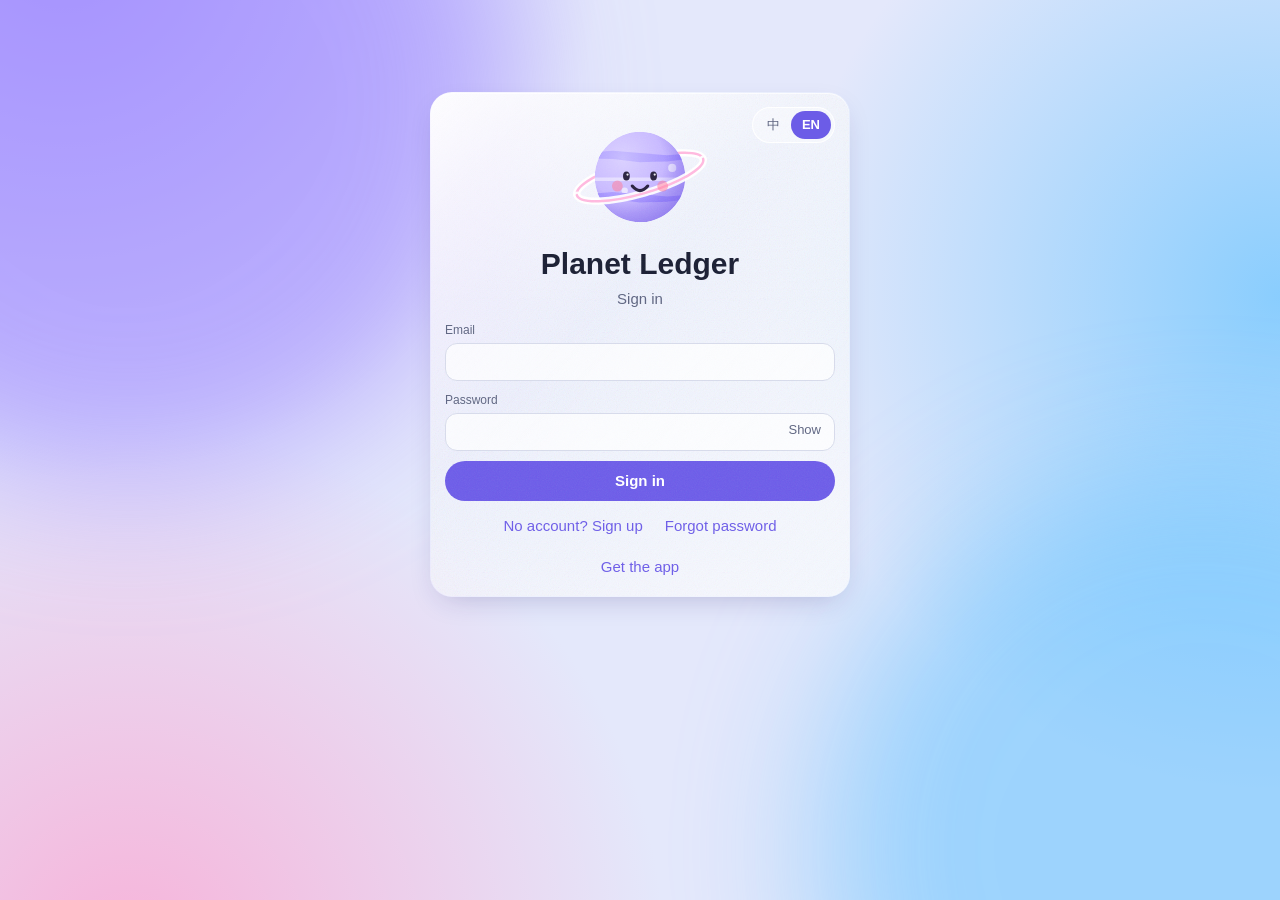
==== index.html @ 613dd00b "网页登录页新增下载入口。 1. 登录页底部新增「下载 App」，可前往下载页获取安卓版或查看 iPhone 使用方法 Co-Authored-By: Claude Opus 5.5 <noreply@" ====
<!doctype html>
<html lang="zh-CN">
<head>
<meta charset="utf-8">
<script>
// 公开网址只用 planet.tanghui.app：GitHub Pages 的网址在浏览器里是另一个站点（登录、密钥都不通用），打开它就转过去。
// 旧版快捷指令传来的账单（#imp=…）原样带过去；已经装在主屏幕、只登录过 GitHub 网址又有本机数据的，不动。
(function () {
  if (!/\.github\.io$/.test(location.hostname)) return;
  var ls = {}; try { ls = window.localStorage; } catch (e) {}
  var get = function (k) { try { return ls.getItem(k); } catch (e) { return null; } };
  var standalone = window.navigator.standalone === true || (window.matchMedia && matchMedia('(display-mode: standalone)').matches);
  var imp = /^#imp=/.test(location.hash);
  if (imp || !standalone && (get('hl.session') || !get('hl.onboarded'))) {
    location.replace('https://planet.tanghui.app/' + location.search + location.hash);
  }
})();
</script>
<meta name="viewport" content="width=device-width, initial-scale=1, maximum-scale=1, viewport-fit=cover">
<title>行星记账 · Planet Ledger</title>
<meta name="theme-color" content="#e4e8fb">
<meta name="apple-mobile-web-app-capable" content="yes">
<meta name="mobile-web-app-capable" content="yes">
<meta name="apple-mobile-web-app-status-bar-style" content="black-translucent">
<meta name="apple-mobile-web-app-title" content="行星记账">
<meta name="format-detection" content="telephone=no">
<script>try{var s=JSON.parse(localStorage.getItem('hl.style'));if(s)document.documentElement.dataset.style=s;}catch(e){}</script>
<link rel="manifest" href="manifest.webmanifest">
<link rel="apple-touch-icon" href="icons/planets/brand-180.png">
<!-- 主屏幕图标 = 外观里选的"桌面图标"（记在 hl.launcherIcon，默认紫色品牌星）；越早换越好，"添加到主屏幕"时 Safari 取的是这时的图标 -->
<script>try{var p=JSON.parse(localStorage.getItem('hl.launcherIcon'));if(/^(mercury|venus|earth|mars|jupiter|saturn|uranus|neptune|pluto)$/.test(p))document.querySelector('link[rel="apple-touch-icon"]').href='icons/planets/'+p+'-180.png';}catch(e){}</script>
<link rel="icon" type="image/png" href="icons/favicon-32.png">
<link rel="stylesheet" href="style.css?v=20261123130657">
<link rel="stylesheet" href="css/home.css?v=20261123130657">
<link rel="stylesheet" href="css/stats.css?v=20261123130657">
<link rel="stylesheet" href="css/tags.css?v=20261123130657">
<link rel="stylesheet" href="css/import.css?v=20261123130657">
<link rel="stylesheet" href="css/aikey.css?v=20261123130657">
<link rel="stylesheet" href="css/tidy.css?v=20261123130657">
<link rel="stylesheet" href="css/extras.css?v=20261123130657">
<link rel="stylesheet" href="css/editor.css?v=20261123130657">
<link rel="stylesheet" href="css/ai.css?v=20261123130657">
<link rel="stylesheet" href="css/cosmos.css?v=20261123130657">
<link rel="stylesheet" href="css/onboard.css?v=20261123130657">
<link rel="stylesheet" href="css/links.css?v=20261123130657">
<link rel="stylesheet" href="css/intro.css?v=20261123130657">
<link rel="stylesheet" href="css/themes.css?v=20261123130657">
</head>
<body>
<div id="app"></div>
<script src="config.js?v=20261123130657"></script>
<script src="shared.js?v=20261123130657"></script>
<script src="planets.js?v=20261123130657"></script>
<script src="flags.js?v=20261123130657"></script>
<script src="icons.js?v=20261123130657"></script>
<script src="more.js?v=20261123130657"></script>
<script src="ai.js?v=20261123130657"></script>
<!-- 功能模块（和手机端对齐的那些页面），各自往 MOD 里登记 -->
<script src="modules/budget.js?v=20261123130657"></script>
<script src="modules/monthly.js?v=20261123130657"></script>
<script src="modules/mood.js?v=20261123130657"></script>
<script src="modules/loans.js?v=20261123130657"></script>
<script src="modules/schedules.js?v=20261123130657"></script>
<script src="modules/backup.js?v=20261123130657"></script>
<script src="modules/manage.js?v=20261123130657"></script>
<script src="modules/editor.js?v=20261123130657"></script>
<script src="modules/links.js?v=20261123130657"></script>
<script src="modules/split.js?v=20261123130657"></script>
<script src="modules/art.js?v=20261123130657"></script>
<script src="modules/cosmos.js?v=20261123130657"></script>
<!-- 开场：品牌星 + 这个月的星飞过来；要在 app.js 之前，先盖住页面 -->
<script src="modules/intro.js?v=20261123130657"></script>
<script src="modules/tags.js?v=20261123130657"></script>
<script src="modules/import.js?v=20261123130657"></script>
<script src="modules/aikey.js?v=20261123130657"></script>
<script src="modules/tidy.js?v=20261123130657"></script>
<script src="modules/lock.js?v=20261123130657"></script>
<script src="modules/reminders.js?v=20261123130657"></script>
<script src="modules/voice.js?v=20261123130657"></script>
<script src="modules/appearance.js?v=20261123130657"></script>
<script src="modules/onboard.js?v=20261123130657"></script>
<script src="app.js?v=20261123130657"></script>
</body>
</html>
---- style.css ----
/* 行星记账网页版。配色跟手机端的"液态玻璃"外观一致，随系统深浅色切换。 */
/* 数字用 Inter（SIL OFL，授权写在字体文件里），和手机端一样 */
@font-face { font-family: "Inter Num"; src: url("fonts/inter_regular.otf") format("opentype"); font-weight: 100 500; font-display: swap; }
@font-face { font-family: "Inter Num"; src: url("fonts/inter_semibold.otf") format("opentype"); font-weight: 600 900; font-display: swap; }
:root {
  --num-font: "Inter Num", -apple-system, BlinkMacSystemFont, "Segoe UI", "PingFang SC", "Microsoft YaHei", sans-serif;
  --card-tint: #6c5ce7; --on-card-soft: rgba(255, 255, 255, .75); --on-card-out: #FFD0D0; --on-card-in: #C9FFE3;
  --bg: #e4e8fb; --blob1: #9e88ff; --blob2: #63c2ff; --blob3: #ff9ccb;
  --card: rgba(255, 255, 255, .34); --stroke: rgba(255, 255, 255, .9);
  --text: #1b1f33; --muted: #5d6480; --primary: #6c5ce7; --on-primary: #fff;
  --income: #22a66e; --expense: #e5484d; --amber: #e08a00; --field: rgba(255, 255, 255, .7); --line: #d6daea;
  --edge1: rgba(255, 255, 255, .95); --edge2: rgba(255, 255, 255, .2); --edge3: rgba(255, 255, 255, .6); --shine: rgba(255, 255, 255, .7); --shine2: rgba(255, 255, 255, .22);
}
@media (prefers-color-scheme: dark) {
  :root {
    --bg: #0d0f1e; --blob1: #4b3ca8; --blob2: #1d5c8f; --blob3: #7a2e63;
    --card: rgba(255, 255, 255, .08); --stroke: rgba(255, 255, 255, .14);
    --text: #f1f2f8; --muted: #a6abc4; --primary: #a394ff; --on-primary: #14102e;
    --income: #3ddc97; --expense: #ff7b80; --amber: #f0a93a; --field: rgba(255, 255, 255, .06); --line: #34384f;
    --edge1: rgba(255, 255, 255, .34); --edge2: rgba(255, 255, 255, .05); --edge3: rgba(255, 255, 255, .18); --shine: rgba(255, 255, 255, .16); --shine2: rgba(255, 255, 255, .05);
    /* 深色下主题色很浅，彩色卡片用深一点的同色，白字才看得清 */
    --card-tint: #6a5ad8;
  }
}
* { box-sizing: border-box; }
html, body { margin: 0; min-height: 100%; }
body {
  font: 15px/1.5 -apple-system, BlinkMacSystemFont, "Segoe UI", "PingFang SC", "Microsoft YaHei", sans-serif;
  color: var(--text); background: var(--bg); background-attachment: fixed;
  background-image:
    radial-gradient(60vw 60vw at 5% 0%, color-mix(in srgb, var(--blob1) 75%, transparent), transparent 70%),
    radial-gradient(55vw 55vw at 100% 35%, color-mix(in srgb, var(--blob2) 70%, transparent), transparent 70%),
    radial-gradient(60vw 60vw at 10% 100%, color-mix(in srgb, var(--blob3) 70%, transparent), transparent 70%);
}
button, input, select, textarea { font: inherit; color: inherit; }
.wrap { max-width: 1040px; margin: 0 auto; padding: 20px 16px 80px; }
.top { display: flex; align-items: center; gap: 12px; flex-wrap: wrap; margin-bottom: 10px; }
.top h1 { font-size: 24px; margin: 0; flex: 1; min-width: 140px; }
.tabs { display: flex; gap: 4px; padding: 4px; border-radius: 999px; background: var(--card); border: 1px solid var(--stroke); }
.tabs button { border: 0; background: none; padding: 7px 16px; border-radius: 999px; cursor: pointer; color: var(--muted); }
.tabs button.on { background: var(--primary); color: var(--on-primary); font-weight: 600; }
/* 液态玻璃：半透明的面、一圈由亮到暗再到亮的边、上沿一道反光，背后的颜色被模糊并提亮 */
.card {
  position: relative; border-radius: 22px; padding: 14px; border: 1px solid transparent;
  background: linear-gradient(var(--card), var(--card)) padding-box,
    linear-gradient(135deg, var(--edge1), var(--edge2) 42%, var(--edge3)) border-box;
  backdrop-filter: blur(26px) saturate(180%); -webkit-backdrop-filter: blur(26px) saturate(180%);
  box-shadow: inset 0 1px 0 var(--shine), 0 10px 30px -12px rgba(40, 30, 110, .28);
  transition: transform .25s cubic-bezier(.2, .9, .3, 1.3), box-shadow .25s;
}
.card::before { content: ""; position: absolute; inset: 0; border-radius: inherit; pointer-events: none; background: linear-gradient(180deg, var(--shine2), transparent 42%); }
.card > * { position: relative; }
.card.click { cursor: pointer; }
.card.click:hover { transform: translateY(-3px) scale(1.01); box-shadow: inset 0 1px 0 var(--shine), 0 18px 40px -14px rgba(40, 30, 110, .4); }
.grid { display: grid; gap: 10px; grid-template-columns: minmax(0, 1fr); }
/* 网格里的每一块都不许被一行不换行的长文字撑宽，否则整列会冲出屏幕，金额被挤到外面 */
.grid > *, .cols > * { min-width: 0; }
.cols { display: grid; gap: 14px; grid-template-columns: minmax(0, 1fr); }
@media (min-width: 860px) { .cols { grid-template-columns: 320px minmax(0, 1fr); align-items: start; } .sticky { position: sticky; top: 16px; } }
.btn { border: 1px solid var(--stroke); background: var(--card); border-radius: 999px; padding: 8px 16px; cursor: pointer; }
.btn.primary { background: var(--primary); color: var(--on-primary); border-color: transparent; font-weight: 600; }
.btn.link { border: 0; background: none; color: var(--primary); padding: 4px 6px; }
.btn.danger { color: var(--expense); }
.btn:disabled { opacity: .5; cursor: default; }
.muted { color: var(--muted); } .small { font-size: 12px; } .right { text-align: right; }
.num { font-family: var(--num-font); font-variant-numeric: tabular-nums; font-weight: 600; white-space: nowrap; }
.big { font-family: var(--num-font); font-size: 32px; font-weight: 700; line-height: 1.2; letter-spacing: -.01em; }
.in { color: var(--income); } .out { color: var(--expense); } .amber { color: var(--amber); }
.row { display: flex; align-items: center; gap: 10px; padding: 6px 0; }
.row.click { cursor: pointer; border-radius: 12px; margin: 0 -8px; padding: 8px; }
.row.click:hover { background: color-mix(in srgb, var(--primary) 9%, transparent); }
.row .main { flex: 1; min-width: 0; }
.row .title { font-weight: 500; white-space: nowrap; overflow: hidden; text-overflow: ellipsis; }
.row .sub { font-size: 12px; color: var(--muted); white-space: nowrap; overflow: hidden; text-overflow: ellipsis; }
.tile { width: 40px; height: 40px; border-radius: 13px; flex: none; display: grid; place-items: center; overflow: hidden; color: #fff; font-weight: 700; font-size: 13px; }
.tile svg { width: 60%; height: 60%; fill: none; stroke: #fff; stroke-width: 1.7; stroke-linecap: round; stroke-linejoin: round; }
.tile img { width: 100%; height: 100%; object-fit: cover; }
.tile.sm { width: 28px; height: 28px; border-radius: 9px; font-size: 10px; }
.badge { font-size: 10px; padding: 1px 7px; border-radius: 999px; background: color-mix(in srgb, var(--amber) 16%, transparent); color: var(--amber); margin-left: 6px; }
.badge.gray { background: color-mix(in srgb, var(--muted) 16%, transparent); color: var(--muted); }
.dayhead { display: flex; justify-content: space-between; font-size: 13px; color: var(--muted); font-weight: 500; }
.between { display: flex; justify-content: space-between; align-items: center; gap: 10px; }
.month { display: flex; align-items: center; justify-content: space-between; gap: 8px; }
.month b { font-size: 16px; }
.round { width: 34px; height: 34px; border-radius: 50%; border: 1px solid var(--stroke); background: var(--card); cursor: pointer; }
label.f { display: grid; gap: 4px; font-size: 12px; color: var(--muted); }
input, select, textarea { background: var(--field); border: 1px solid var(--line); border-radius: 12px; padding: 9px 12px; width: 100%; color: var(--text); }
textarea { resize: vertical; min-height: 64px; }
input:focus, select:focus, textarea:focus { outline: 2px solid var(--primary); outline-offset: 1px; }
.seg { display: flex; padding: 4px; border-radius: 999px; background: var(--field); border: 1px solid var(--line); }
.seg button { flex: 1; border: 0; background: none; padding: 7px; border-radius: 999px; cursor: pointer; color: var(--muted); }
.seg button.on { background: var(--primary); color: var(--on-primary); font-weight: 600; }
.modal { position: fixed; inset: 0; background: rgba(10, 12, 30, .45); display: grid; place-items: center; padding: 16px; z-index: 10; }
.modal .card { width: min(520px, 100%); max-height: 92vh; overflow: auto; background: var(--bg); }
.two { display: grid; grid-template-columns: 1fr 1fr; gap: 10px; }
.bar { height: 8px; border-radius: 99px; background: var(--line); overflow: hidden; }
.bar i { display: block; height: 100%; border-radius: 99px; }
.login { max-width: 420px; margin: 8vh auto 0; }
.err { color: var(--expense); font-size: 13px; }
.fab { position: fixed; right: 24px; bottom: 24px; width: 56px; height: 56px; border-radius: 50%; border: 0; background: var(--primary); color: var(--on-primary); font-size: 30px; line-height: 1; cursor: pointer; box-shadow: 0 8px 22px rgba(60, 40, 160, .35); }
.ok { color: var(--income); font-size: 14px; font-weight: 600; margin: 0; }
.open-app { color: var(--text); text-align: center; text-decoration: none; display: block; }

/* 背景的三团光慢慢游动，玻璃后面的颜色一直在变 */
body::before, body::after { content: ""; position: fixed; z-index: -1; width: 60vmax; height: 60vmax; border-radius: 50%; filter: blur(70px); opacity: .55; pointer-events: none; }
body::before { left: -20vmax; top: -22vmax; background: var(--blob1); animation: drift1 28s ease-in-out infinite alternate; }
body::after { right: -24vmax; bottom: -26vmax; background: var(--blob2); animation: drift2 34s ease-in-out infinite alternate; }
@keyframes drift1 { to { transform: translate(18vmax, 12vmax) scale(1.15); } }
@keyframes drift2 { to { transform: translate(-16vmax, -14vmax) scale(.9); } }
@media (prefers-reduced-motion: reduce) { body::before, body::after { animation: none; } .card { transition: none; } }
.tabs { backdrop-filter: blur(20px) saturate(180%); -webkit-backdrop-filter: blur(20px) saturate(180%); box-shadow: inset 0 1px 0 var(--shine); flex-wrap: wrap; }
.tabs button { transition: background .25s, color .25s, transform .25s cubic-bezier(.2, .9, .3, 1.4); }
.tabs button:active, .btn:active, .seg button:active { transform: scale(.94); }
.btn, .seg button { transition: transform .2s cubic-bezier(.2, .9, .3, 1.4), background .2s; }
.search { width: 190px; border-radius: 999px; padding: 8px 14px; }
.kv { display: grid; grid-template-columns: 76px 1fr; gap: 10px; padding: 6px 0; font-size: 14px; }
.kv span:last-child { white-space: pre-wrap; word-break: break-word; user-select: text; }
.indent { padding-left: 14px; } .indent2 { padding-left: 28px; }
.row.indent { padding: 5px 8px 5px 14px; margin: 0; }
.three { grid-template-columns: repeat(auto-fill, minmax(250px, 1fr)); }
@media (min-width: 860px) { .cols.wide { grid-template-columns: minmax(0, 1.1fr) minmax(0, 1fr); } }
.calgrid { display: grid; grid-template-columns: repeat(7, 1fr); gap: 4px; }
.calgrid.head i { font-style: normal; text-align: center; font-size: 12px; color: var(--muted); padding: 4px 0; }
.cal { border: 1px solid transparent; background: none; border-radius: 12px; min-height: 58px; padding: 5px 2px; cursor: pointer; display: flex; flex-direction: column; align-items: center; gap: 1px; color: var(--text); font-size: 10px; line-height: 1.25; }
.cal b { font-size: 14px; font-weight: 500; font-family: var(--num-font); }
.cal span { font-family: var(--num-font); }
.cal:hover { outline: 1px solid color-mix(in srgb, var(--primary) 40%, transparent); outline-offset: -1px; }
/* 热力：底色是支出色，深浅按当天花了多少；选中的那天实心主题色 */
.cal.today { border: 1.5px solid var(--primary); } .cal.today b { color: var(--primary); font-weight: 700; }
.cal.on { background: var(--primary) !important; border-color: transparent; color: var(--on-primary); }
.cal.on b, .cal.on span { color: var(--on-primary) !important; font-weight: 700; }
.cal .dot { width: 4px; height: 4px; border-radius: 50%; background: var(--primary); margin-top: 3px; }
.cal.on .dot { background: var(--on-primary); }
.calgrid.head i.we { color: var(--primary); }
.legend { display: flex; justify-content: flex-end; align-items: center; gap: 4px; margin-top: 8px; font-size: 10px; color: var(--muted); }
.legend i { width: 12px; height: 12px; border-radius: 3px; display: inline-block; }
select.mini { width: auto; padding: 4px 8px; font-size: 12px; border-radius: 999px; }

/* 一句话记账的输入条和对话气泡 */
.quick { display: flex; align-items: center; gap: 10px; padding: 6px 6px 6px 16px; border-radius: 999px; border: 1px solid transparent;
  background: linear-gradient(var(--card), var(--card)) padding-box, linear-gradient(135deg, var(--edge1), var(--edge2) 42%, var(--edge3)) border-box;
  backdrop-filter: blur(26px) saturate(180%); -webkit-backdrop-filter: blur(26px) saturate(180%); box-shadow: inset 0 1px 0 var(--shine); }
.quick input { flex: 1; border: 0; background: none; padding: 6px 0; outline: none !important; }
.quick .spark { color: var(--primary); }
.quick .send { width: 34px; height: 34px; border-radius: 50%; border: 0; background: var(--primary); color: var(--on-primary); font-size: 20px; line-height: 1; cursor: pointer; }
.quick .send:disabled { opacity: .5; }
.bubble.me { align-self: flex-end; justify-self: end; max-width: 80%; background: var(--primary); color: var(--on-primary); padding: 10px 16px; border-radius: 20px; }
.seg { flex-wrap: wrap; }

/* 浅色下的磨砂：卡片更透，上面撒一层极细的颗粒；深色不变 */
@media (prefers-color-scheme: light) {
  .card::after { content: ""; position: absolute; inset: 0; border-radius: inherit; pointer-events: none; opacity: .5; mix-blend-mode: soft-light;
    background-image: url("data:image/svg+xml,%3Csvg xmlns='http://www.w3.org/2000/svg' width='120' height='120'%3E%3Cfilter id='n'%3E%3CfeTurbulence type='fractalNoise' baseFrequency='.9' numOctaves='2' stitchTiles='stitch'/%3E%3C/filter%3E%3Crect width='120' height='120' filter='url(%23n)' opacity='.55'/%3E%3C/svg%3E"); }
  .modal .card { background: linear-gradient(rgba(244, 245, 253, .92), rgba(244, 245, 253, .92)) padding-box, linear-gradient(135deg, var(--edge1), var(--edge2) 42%, var(--edge3)) border-box; }
}

/* 彩色卡片：渐变底（浅 → 本色 → 深）、白字。--cc 是卡片的颜色。上面的星环装饰在 css/cosmos.css（原来是两团半透明的圆） */
.card.cc, .face {
  --cc: var(--card-tint); color: #fff; border: 0; overflow: hidden;
  background: linear-gradient(180deg, rgba(255, 255, 255, .14), transparent 45%),
    linear-gradient(135deg, color-mix(in oklab, var(--cc) 85%, #fff), var(--cc) 50%, color-mix(in oklab, var(--cc) 70%, #000));
  backdrop-filter: none; -webkit-backdrop-filter: none;
  box-shadow: 0 14px 30px -16px color-mix(in srgb, var(--cc) 80%, transparent);
}
.cc .muted, .face .muted { color: var(--on-card-soft); }
.cc .out { color: var(--on-card-out); } .cc .in { color: var(--on-card-in); } .cc .amber { color: #FFE2A8; }
.cc .round { background: rgba(255, 255, 255, .18); border-color: rgba(255, 255, 255, .3); color: #fff; }
.cc .pill, .face .pill { border: 0; border-radius: 999px; background: rgba(255, 255, 255, .18); color: #fff; padding: 6px 12px; font-size: 13px; font-weight: 500; cursor: pointer; }
.cc .pill:hover { background: rgba(255, 255, 255, .28); }
.cc .bar { background: rgba(255, 255, 255, .22); }

/* 账户列表：每个账户一张迷你卡面 */
.faces { display: grid; gap: 8px; margin-top: 8px; }
.face { position: relative; display: flex; align-items: center; gap: 12px; padding: 11px 12px; border-radius: 18px; cursor: pointer; transition: transform .2s cubic-bezier(.2, .9, .3, 1.3), filter .2s; }
.face > * { position: relative; }
.face:hover { transform: translateY(-2px); filter: brightness(1.05); }
.face .name { flex: 1; min-width: 0; font-weight: 600; white-space: nowrap; overflow: hidden; text-overflow: ellipsis; }
.face .num { font-size: 16px; font-weight: 700; }
.face .small { color: rgba(255, 255, 255, .72); }
.logo-w { flex: none; background: rgba(255, 255, 255, .9); border-radius: 11px; padding: 1.5px; display: grid; }
.logo-w .tile { width: 32px; height: 32px; border-radius: 10px; }
.logo-w.lg { border-radius: 14px; padding: 2px; } .logo-w.lg .tile { width: 38px; height: 38px; border-radius: 12px; }

/* 资产 / 负债占比条 */
.ratio { display: flex; gap: 2px; height: 8px; border-radius: 99px; overflow: hidden; margin-top: 10px; }
.ratio i { display: block; height: 100%; min-width: 2px; }

/* 账户详情：一张银行卡 */
.acard { border-radius: 26px; padding: 20px; }
.acard .bal { font-size: 32px; }
.acard .stats3 { display: flex; justify-content: space-between; gap: 8px; margin-top: 16px; }
.acard .stats3 > div:nth-child(2) { text-align: center; } .acard .stats3 > div:last-child { text-align: right; }
.acard .stats3 .num { font-size: 14px; }
.flag { font-size: 16px; line-height: 1; }

/* 统计分类：排名、细进度条、和上期比 */
.crow { gap: 10px; padding: 6px 8px !important; }
.crow .rank { width: 22px; flex: none; display: grid; place-items: center; font-size: 12px; color: var(--muted); font-family: var(--num-font); }
.crow .rank b { width: 20px; height: 20px; border-radius: 50%; display: grid; place-items: center; color: #fff; font-size: 11px; font-weight: 700; }
.crow .tile { width: 34px; height: 34px; border-radius: 11px; }
.crow .line1 { display: flex; align-items: center; gap: 8px; }
.crow .line1 .title { flex: 1; min-width: 0; }
.crow .line2 { display: flex; justify-content: space-between; gap: 8px; font-size: 11px; line-height: 13px; color: var(--muted); }
.crow .line2 .chg { font-weight: 500; }
.bar.thin { height: 5px; margin: 3px 0 2px; }

/* 搜索页 */
.sbox { display: flex; align-items: center; gap: 10px; height: 48px; padding: 0 6px 0 16px; border-radius: 999px; border: 1.5px solid color-mix(in srgb, var(--primary) 50%, transparent); background: var(--field); flex: 1; }
.sbox svg { width: 18px; height: 18px; fill: none; stroke: var(--primary); stroke-width: 2; stroke-linecap: round; flex: none; }
.sbox input { flex: 1; border: 0; background: none; padding: 6px 0; outline: none !important; font-size: 15px; }
.sbox .x { width: 34px; height: 34px; border-radius: 50%; border: 0; background: none; color: var(--muted); cursor: pointer; }
.search { display: inline-flex; align-items: center; gap: 8px; width: 190px; border-radius: 999px; padding: 8px 14px; border: 1px solid var(--line); background: var(--field); color: var(--muted); cursor: text; text-align: left; }
.search svg { width: 15px; height: 15px; fill: none; stroke: currentColor; stroke-width: 2; stroke-linecap: round; flex: none; }
.chips { display: flex; flex-wrap: wrap; gap: 8px; margin-top: 8px; }
.chip { display: inline-flex; align-items: center; gap: 6px; padding: 6px 12px; border-radius: 999px; border: 1px solid var(--stroke); background: var(--card); cursor: pointer; font-size: 13px; }
.chip.lead { padding-left: 5px; }
.chip .tile { width: 24px; height: 24px; border-radius: 8px; font-size: 9px; }
.sum3 { display: flex; justify-content: space-between; gap: 8px; }
.sum3 > div:nth-child(2) { text-align: center; } .sum3 > div:last-child { text-align: right; }
.sum3 .num { font-size: 17px; font-weight: 700; }

/* 账单详情 */
.hero { text-align: center; padding: 22px; }
.hero .halo { width: 78px; height: 78px; border-radius: 50%; background: rgba(255, 255, 255, .16); display: grid; place-items: center; margin: 0 auto 10px; }
.hero .halo .tile { width: 56px; height: 56px; border-radius: 17px; box-shadow: 0 4px 14px rgba(0, 0, 0, .15); }
.hero .amt { font-size: 38px; }
.hero .x { position: absolute; top: 12px; right: 12px; width: 32px; height: 32px; border-radius: 50%; border: 0; background: rgba(255, 255, 255, .18); color: #fff; cursor: pointer; z-index: 1; }
.hero .tags { display: flex; justify-content: center; gap: 6px; margin-top: 8px; flex-wrap: wrap; }
.hero .tags span { font-size: 12px; padding: 3px 10px; border-radius: 999px; background: rgba(255, 255, 255, .2); color: #fff; }
.cell { border-radius: 16px; padding: 12px; background: color-mix(in srgb, var(--text) 5%, transparent); min-width: 0; }
.cell > .muted { font-size: 11px; margin-bottom: 4px; }
.cell .v { font-size: 14px; display: flex; align-items: center; gap: 6px; flex-wrap: wrap; overflow-wrap: anywhere; }
.cell .note { font-size: 15px; line-height: 22px; white-space: pre-wrap; word-break: break-word; user-select: text; }
.cell .tile { width: 22px; height: 22px; border-radius: 7px; font-size: 8px; }
.cells { display: grid; grid-template-columns: 1fr 1fr; gap: 10px; }
.btns3 { display: grid; grid-template-columns: 1fr 1fr 1.4fr; gap: 10px; }
.btns3 .btn { height: 44px; }
/* 账单详情：和 App 一样是一整页。顶上返回栏，底下三个按钮贴着屏幕底边，中间的内容从按钮下面滑过去 */
.pg.dt { max-width: 640px; width: 100%; margin: 0 auto; grid-template-rows: auto 1fr auto; }
.dt-body { display: grid; gap: 12px; align-content: start; }
.dt-foot { position: sticky; bottom: 0; z-index: 20; margin: 0 -12px; padding: 14px 12px calc(env(safe-area-inset-bottom) + 12px);
  backdrop-filter: blur(16px) saturate(160%); -webkit-backdrop-filter: blur(16px) saturate(160%);
  -webkit-mask-image: linear-gradient(transparent, #000 14px); mask-image: linear-gradient(transparent, #000 14px); }
.dt-foot .btns3 .btn { height: 48px; }
.wrap.dt-on { padding-bottom: 0; }
@keyframes dt-in { from { opacity: 0; transform: translateX(32px); } }
@keyframes dt-back { from { opacity: 0; transform: translateX(-24px); } }
.wrap.dt-enter > .pg.dt { animation: dt-in .3s cubic-bezier(.2, .9, .3, 1); }
.wrap.dt-leave > :not(.top) { animation: dt-back .26s cubic-bezier(.2, .9, .3, 1); }
@media (max-width: 720px) { .pg.dt { min-height: 100dvh; } }
@media (prefers-reduced-motion: reduce) { .wrap.dt-enter > .pg.dt, .wrap.dt-leave > :not(.top) { animation: none; } }

/* 报销项目：进度环 */
.ring { flex: none; position: relative; width: 62px; height: 62px; display: grid; place-items: center; }
.ring svg { position: absolute; inset: 0; transform: rotate(-90deg); }
.ring b { font-family: var(--num-font); font-size: 13px; }

/* 账单行里的付款账户小签：小标志 + 名字，铺一层这家银行的颜色 */
.payer { display: inline-flex; align-items: center; gap: 4px; padding: 1px 7px 1px 2px; margin-right: 6px; border-radius: 99px; font-size: 11px; font-weight: 500; vertical-align: middle;
  background: color-mix(in srgb, var(--pc) 14%, transparent); color: color-mix(in srgb, var(--pc) 65%, var(--text, currentColor)); }
.tile.mini { width: 15px; height: 15px; border-radius: 5px; font-size: 7px; }
.tile.mini svg { stroke-width: 2.4; }
@media (prefers-color-scheme: dark) { :root:not([data-theme="light"]) .payer { background: color-mix(in srgb, color-mix(in srgb, var(--pc) 75%, #fff) 28%, transparent); color: color-mix(in srgb, var(--pc) 28%, #fff); } }
:root[data-theme="dark"] .payer { background: color-mix(in srgb, color-mix(in srgb, var(--pc) 75%, #fff) 28%, transparent); color: color-mix(in srgb, var(--pc) 28%, #fff); }

/* 彩色卡片动效：一道淡淡的光每隔几秒扫过（星环、小月亮、小星的动画在 css/cosmos.css） */
@keyframes sheen { 0%, 55% { background-position: 160% 0, 0 0, 0 0; } 100% { background-position: -60% 0, 0 0, 0 0; } }
.card.cc {
  background: linear-gradient(110deg, transparent 38%, rgba(255, 255, 255, .11) 50%, transparent 62%),
    linear-gradient(180deg, rgba(255, 255, 255, .14), transparent 45%),
    linear-gradient(135deg, color-mix(in oklab, var(--cc) 85%, #fff), var(--cc) 50%, color-mix(in oklab, var(--cc) 70%, #000));
  background-size: 250% 100%, auto, auto; background-repeat: no-repeat;
  animation: sheen 9s ease-in-out infinite;
}
.card.cc:nth-child(2n) { animation-delay: -3s; }
@media (prefers-reduced-motion: reduce) { .card.cc { animation: none; } }

/* ---------------------------------------------------------------- 手机上（主屏幕 App）：底部导航栏、"我的"页 */
.bottom-nav { display: none; }
.me-grid { display: grid; grid-template-columns: repeat(4, minmax(0, 1fr)); gap: 14px 6px; }
.me-item { display: flex; flex-direction: column; align-items: center; gap: 6px; border: 0; background: none; padding: 4px 0; cursor: pointer; font-size: 12.5px; color: var(--text); text-align: center; }
.me-item:active { transform: scale(.94); }
@media (max-width: 720px) {
  body { -webkit-tap-highlight-color: transparent; overscroll-behavior-y: none; }
  .wrap { padding: calc(env(safe-area-inset-top) + 10px) 12px calc(env(safe-area-inset-bottom) + 96px); }
  .top { gap: 8px; margin-bottom: 12px; }
  .top h1 { font-size: 22px; }
  .top .tabs, .top > .btn, .top > label.btn { display: none; }
  .top .search { order: 5; flex: 1 1 100%; }
  .fab { display: none; }
  .bottom-nav {
    display: grid; grid-template-columns: repeat(5, 1fr); align-items: center; position: fixed; z-index: 30;
    left: 10px; right: 10px; bottom: calc(env(safe-area-inset-bottom) + 8px); height: 62px; padding: 0 6px; border-radius: 26px;
    background: color-mix(in srgb, var(--bg) 72%, transparent); border: 1px solid var(--stroke);
    backdrop-filter: blur(24px) saturate(180%); -webkit-backdrop-filter: blur(24px) saturate(180%);
    box-shadow: 0 10px 30px -10px rgba(40, 30, 120, .35), inset 0 1px 0 var(--shine);
  }
  .bottom-nav button { border: 0; background: none; display: flex; flex-direction: column; align-items: center; gap: 2px; font-size: 11px; color: var(--muted); cursor: pointer; padding: 6px 0; }
  .bottom-nav button svg { width: 24px; height: 24px; fill: none; stroke: currentColor; stroke-width: 1.8; stroke-linecap: round; stroke-linejoin: round; transition: transform .25s cubic-bezier(.2, .9, .3, 1.5); }
  .bottom-nav button.on { color: var(--primary); font-weight: 600; }
  .bottom-nav button.on svg { transform: translateY(-2px) scale(1.08); }
  .bottom-nav .nav-add { justify-self: center; width: 52px; height: 52px; border-radius: 50%; color: var(--on-primary); font-size: 30px; line-height: 1; padding: 0; justify-content: center;
    background: linear-gradient(135deg, color-mix(in oklab, var(--primary) 80%, #fff), var(--primary)); box-shadow: 0 8px 20px -6px color-mix(in srgb, var(--primary) 70%, transparent); }
  .bottom-nav .nav-add:active { transform: scale(.9); }
  .modal { align-items: flex-end; }
  .modal .card { border-radius: 24px 24px 0 0; max-height: 94vh; padding-bottom: calc(env(safe-area-inset-bottom) + 18px); }
}

/* budget & loans module */
.modal.bl-modal { z-index: 40; }
.bl-back { position: absolute; inset: 0; }
.bud-ring { position: relative; width: 190px; height: 190px; margin: 4px auto 0; display: grid; place-items: center; }
.bud-ring svg { position: absolute; inset: 0; transform: rotate(-90deg); }
.bud-ring .in-ring { text-align: center; line-height: 1.3; }
.bud-ring .bud-left { font-size: 26px; font-weight: 700; }
.bud-stats { display: flex; justify-content: space-between; gap: 8px; }
.bud-stats > div:nth-child(2) { text-align: center; } .bud-stats > div:last-child { text-align: right; }
.bud-chart { display: block; width: 100%; height: auto; margin: 10px 0 4px; overflow: visible; }
.bud-chart.grow .line { stroke-dasharray: 1; stroke-dashoffset: 1; animation: bud-draw .8s ease-out forwards; }
.bud-chart.grow .area, .bud-chart.grow .dot { opacity: 0; animation: bud-fade .4s ease-out .6s forwards; }
@keyframes bud-draw { to { stroke-dashoffset: 0; } }
@keyframes bud-fade { to { opacity: 1; } }
.bar.bud-bar { height: 7px; margin: 5px 0 3px; }
.bud-home .bar { height: 10px; }
.ln-av { width: 44px; height: 44px; border-radius: 50%; flex: none; display: grid; place-items: center; color: #fff; font-weight: 700; font-size: 18px; }
.ln-ring { position: relative; width: 84px; height: 84px; flex: none; display: grid; place-items: center; text-align: center; line-height: 1.15; }
.ln-ring svg { position: absolute; inset: 0; transform: rotate(-90deg); }
.ln-ring b { font-size: 15px; }
.ln-card { padding: 14px; border-radius: 20px; }
.bar.ln-bar { height: 5px; margin: 4px 10px 3px 0; background: color-mix(in srgb, var(--income) 14%, transparent); }
.bar.ln-bar i { background: linear-gradient(90deg, color-mix(in srgb, var(--income) 60%, transparent), var(--income)); }
.ln-btns { display: flex; gap: 8px; flex-wrap: wrap; }
.ln-due { display: flex; align-items: center; gap: 8px; flex-wrap: wrap; }
.ln-due input { width: auto; padding: 5px 10px; }
.ln-done { justify-self: start; color: var(--muted); }
@media (prefers-reduced-motion: reduce) { .bud-chart.grow .line, .bud-chart.grow .area, .bud-chart.grow .dot { animation: none; stroke-dashoffset: 0; opacity: 1; } }

/* schedules, backup & manage modules */
.sc-check { display: flex; align-items: center; gap: 8px; font-size: 14px; cursor: pointer; }
.sc-check input { width: 18px; height: 18px; padding: 0; accent-color: var(--primary); }
.sc-pause { padding: 0 !important; font-size: 12px; }
.bk-danger { background: var(--expense) !important; color: #fff !important; }
.mg-item + .mg-item { border-top: 1px solid color-mix(in srgb, var(--line) 60%, transparent); }
.mg-icons { display: grid; grid-template-columns: repeat(6, minmax(0, 1fr)); gap: 4px 6px; align-content: start; padding: 2px; }
.mg-igs { display: flex; gap: 6px; overflow-x: auto; scrollbar-width: none; padding: 1px 0; }
.mg-igs::-webkit-scrollbar { display: none; }
.mg-igs button { flex: none; padding: 6px 12px; border: 0; border-radius: 999px; background: color-mix(in srgb, var(--text) 6%, transparent); color: var(--text); font: inherit; font-size: 13px; cursor: pointer; }
.mg-igs button.on { background: var(--primary); color: var(--on-primary); font-weight: 600; }
.mg-icon-cur { display: flex; align-items: center; gap: 8px; } .mg-icon-cur b { color: var(--primary); font-size: 14px; font-weight: 500; } .mg-icon-cur .tile.sm { width: 24px; height: 24px; }
.mg-icons button { border: 0; background: none; border-radius: 13px; padding: 3px; cursor: pointer; display: grid; place-items: center; }
.mg-icons button.on { background: color-mix(in srgb, var(--primary) 24%, transparent); outline: 2px solid var(--primary); }
.mg-icons .tile { width: 34px; height: 34px; border-radius: 11px; }
.mg-ltile { border: 1.5px solid transparent; cursor: pointer; padding: 0; }
.mg-ltile:not(.set) { background: color-mix(in srgb, var(--primary) 16%, transparent); border-color: var(--line); }
.mg-ltile:not(.set) svg { stroke: var(--primary); }
.mg-colors { display: flex; flex-wrap: wrap; align-items: center; gap: 8px; padding: 4px 0 12px 52px; }
.mg-colors button[style] { width: 30px; height: 30px; border-radius: 10px; border: 0; cursor: pointer; }
.mg-colors button.on { outline: 2px solid var(--text); outline-offset: 2px; }
.modal[data-bg="sc"], .modal[data-bg="bk"], .modal[data-bg="mg"] { z-index: 40; }

/* editor module */
/* 记账页：标题栏、大金额、分类格、小胶囊、备注、自带数字键盘；盖在底部导航上面 */
.modal.ed-modal { z-index: 40; }
.ed-modal .card.ed-sheet { display: flex; flex-direction: column; gap: 10px; padding: 14px; width: min(520px, 100%); height: min(800px, calc(100vh - 32px)); max-height: none; overflow: hidden; }
.ed-head { flex: none; display: flex; align-items: center; gap: 8px; }
.ed-head b { font-size: 17px; white-space: nowrap; }
.ed-head .seg { margin-left: auto; flex: 0 1 210px; flex-wrap: nowrap; }
.ed-head .seg button { padding: 5px 4px; white-space: nowrap; }
.ed-x { flex: none; width: 32px; height: 32px; border-radius: 50%; border: 0; background: color-mix(in srgb, var(--text) 8%, transparent); color: var(--text); cursor: pointer; font-size: 13px; }
.ed-ic { width: 16px; height: 16px; flex: none; fill: none; stroke: var(--primary); stroke-width: 1.8; stroke-linecap: round; stroke-linejoin: round; }
.ed-amount { flex: none; display: flex; align-items: center; gap: 10px; padding: 10px 14px; border-radius: 20px; background: var(--field); border: 1px solid var(--line); }
.ed-cur { flex: none; display: inline-flex; align-items: center; gap: 5px; padding: 5px 10px; border-radius: 999px; background: color-mix(in srgb, var(--primary) 12%, transparent); font-size: 13px; font-weight: 600; }
.ed-amt-w { flex: 1; min-width: 0; text-align: right; }
.ed-amt { font-size: 34px; line-height: 1.2; overflow: hidden; text-overflow: ellipsis; }
.ed-amt.long { font-size: 26px; } .ed-amt.zero { color: var(--muted); opacity: .55; } .ed-amt.bad { color: var(--amber); }
.ed-amt-sub { font-size: 13px; color: var(--muted); font-family: var(--num-font); }
.ed-scroll { flex: 1 1 auto; min-height: 0; overflow-y: auto; overscroll-behavior: contain; -webkit-overflow-scrolling: touch; display: grid; gap: 10px; align-content: start; margin: 0 -4px; padding: 2px 4px; }
.ed-box { border-radius: 20px; padding: 8px; background: var(--card); border: 1px solid var(--stroke); }
.ed-move { padding: 12px; display: grid; gap: 8px; }
.ed-cats { display: grid; grid-template-columns: repeat(6, minmax(0, 1fr)); gap: 2px 0; }
.ed-cat { border: 0; background: none; display: flex; flex-direction: column; align-items: center; gap: 2px; padding: 5px 0 4px; border-radius: 14px; cursor: pointer; color: var(--text); font-size: 10.5px; min-width: 0; touch-action: manipulation; }
.ed-cat .tile { width: 34px; height: 34px; border-radius: 11px; }
.ed-cat span { max-width: 100%; padding: 0 2px; overflow: hidden; text-overflow: ellipsis; white-space: nowrap; }
.ed-cat.on { background: color-mix(in srgb, var(--primary) 16%, transparent); color: var(--primary); font-weight: 600; }
.ed-subs { display: flex; gap: 6px; overflow-x: auto; padding: 6px 4px 2px; scrollbar-width: none; }
.ed-subs::-webkit-scrollbar { display: none; }
.ed-sub { flex: none; display: inline-flex; align-items: center; gap: 4px; border: 1px solid var(--stroke); background: var(--field); border-radius: 999px; padding: 5px 10px; font-size: 12px; cursor: pointer; color: var(--text); touch-action: manipulation; }
.ed-sub .ed-ic { width: 14px; height: 14px; }
.ed-sub.on { background: var(--primary); color: var(--on-primary); border-color: transparent; }
.ed-sub.on .ed-ic { stroke: var(--on-primary); }
.ed-chips { display: flex; flex-wrap: wrap; gap: 8px; align-items: center; }
.ed-chips .chip { color: var(--text); touch-action: manipulation; max-width: 100%; }
.ed-chips .chip > span:not(.tile) { overflow: hidden; text-overflow: ellipsis; white-space: nowrap; }
.chip.on { background: color-mix(in srgb, var(--primary) 14%, transparent); border-color: color-mix(in srgb, var(--primary) 50%, transparent); }
.chip.danger { color: var(--expense); border-color: color-mix(in srgb, var(--expense) 45%, transparent); }
.ed-datechip { position: relative; overflow: hidden; }
.ed-datechip input { position: absolute; inset: 0; width: 100%; height: 100%; opacity: 0; padding: 0; border: 0; font-size: 16px; cursor: pointer; }
.ed-note { display: flex; align-items: flex-start; gap: 10px; padding: 10px 14px; border-radius: 16px; background: var(--field); border: 1px solid var(--line); cursor: text; }
.ed-note .ed-ic { margin-top: 3px; }
.ed-note textarea { flex: 1; border: 0; background: none; padding: 0; min-height: 0; resize: none; outline: none !important; font-size: 16px; line-height: 22px; border-radius: 0; field-sizing: content; max-height: 110px; }
.ed-keys { flex: none; display: grid; grid-template-columns: repeat(4, minmax(0, 1fr)); gap: 7px; }
.ed-key { height: 48px; border: 0; border-radius: 14px; background: color-mix(in srgb, var(--text) 6%, transparent); color: var(--text); font: 400 22px var(--num-font); cursor: pointer; touch-action: manipulation; -webkit-user-select: none; user-select: none; transition: background .12s, transform .12s; }
.ed-key:active { background: color-mix(in srgb, var(--primary) 24%, transparent); transform: scale(.96); }
.ed-key.op { background: color-mix(in srgb, var(--primary) 11%, transparent); color: var(--primary); font-weight: 500; }
.ed-key.txt { font: 500 15px -apple-system, BlinkMacSystemFont, "PingFang SC", sans-serif; }
.ed-key.save { background: var(--primary); color: var(--on-primary); font: 600 17px -apple-system, BlinkMacSystemFont, "PingFang SC", sans-serif; }
.ed-key.save.dim { opacity: .45; }
.ed-sheet.typing .ed-keys { display: none; }
.ed-sheet > .ed-pop { position: absolute; inset: 0; z-index: 5; display: flex; align-items: flex-end; background: rgba(10, 12, 30, .35); border-radius: inherit; }
.ed-popcard { width: 100%; max-height: 72%; overflow-y: auto; overscroll-behavior: contain; background: var(--bg); border-radius: 22px; padding: 14px; display: grid; gap: 10px; align-content: start; box-shadow: 0 -10px 30px -12px rgba(20, 16, 60, .4); }
.ed-opts { display: grid; gap: 2px; }
.ed-opt { display: flex; align-items: center; gap: 10px; width: 100%; padding: 8px 10px; border: 0; border-radius: 12px; background: none; color: var(--text); text-align: left; font-size: 15px; cursor: pointer; }
.ed-opt > span:not(.tile) { flex: 1; min-width: 0; overflow: hidden; text-overflow: ellipsis; white-space: nowrap; }
.ed-opt.on { background: color-mix(in srgb, var(--primary) 12%, transparent); color: var(--primary); font-weight: 600; }
.ed-opt .tile { width: 30px; height: 30px; border-radius: 10px; flex: none; }
.ed-opt .tile.sm { width: 26px; height: 26px; border-radius: 8px; }
.ed-indent { padding-left: 22px; }
.ed-grp { padding: 8px 10px 2px; }
.ed-new { display: flex; gap: 8px; margin-top: 6px; }
.ed-new input { flex: 1; min-width: 0; font-size: 16px; }
.ed-new .btn { flex: none; white-space: nowrap; }
/* 账单行：多选的勾、侧滑露出的那一截 */
.ed-check { display: none; }
body.ed-selecting .row.click .ed-check { display: grid; place-items: center; flex: none; width: 22px; height: 22px; border-radius: 50%; border: 2px solid color-mix(in srgb, var(--muted) 60%, transparent); }
body.ed-selecting .row.click.sel-on .ed-check { background: var(--primary); border-color: var(--primary); }
body.ed-selecting .row.click.sel-on .ed-check::after { content: "✓"; color: var(--on-primary); font-size: 13px; font-weight: 700; line-height: 1; }
body.ed-selecting .row.click.sel-on { background: color-mix(in srgb, var(--primary) 9%, transparent); }
.row.click.ed-tx { position: relative; }
@media (hover: none) { .row.click.ed-tx { touch-action: pan-y; -webkit-touch-callout: none; -webkit-user-select: none; user-select: none; } }
.ed-clip { overflow: hidden; }
.ed-swstrip { position: absolute; top: 2px; bottom: 2px; display: grid; place-items: center; overflow: hidden; border-radius: 12px; color: #fff; font-size: 13px; font-weight: 600; white-space: nowrap; opacity: .45; transition: opacity .15s; }
.ed-swstrip.del { left: 100%; background: var(--expense); }
.ed-swstrip.copy { right: 100%; background: #5B8DEF; }
.ed-swstrip.armed { opacity: 1; }
.ed-swstrip.armed span { animation: ed-pop .22s cubic-bezier(.34, 1.56, .64, 1); }
@keyframes ed-pop { 0% { transform: scale(.8); } 60% { transform: scale(1.15); } 100% { transform: scale(1); } }
/* #app 外面那一层：多选操作条、选项面板、删除确认、撤销提示 */
#ed-layer .modal.ed-lmodal { z-index: 45; }
.ed-bcard { display: grid; gap: 10px; align-content: start; }
.ed-cfrow { border-radius: 14px; padding: 0 10px; background: color-mix(in srgb, var(--text) 5%, transparent); }
.ed-redbtn { background: var(--expense); color: #fff; border-color: transparent; font-weight: 600; }
.ed-selbar { position: fixed; z-index: 35; left: 50%; transform: translateX(-50%); bottom: 16px; width: min(560px, calc(100% - 20px)); display: grid; gap: 10px; padding: 12px 14px; border-radius: 24px;
  background: color-mix(in srgb, var(--bg) 88%, transparent); border: 1px solid var(--stroke); backdrop-filter: blur(24px) saturate(180%); -webkit-backdrop-filter: blur(24px) saturate(180%);
  box-shadow: 0 10px 30px -10px rgba(40, 30, 120, .35), inset 0 1px 0 var(--shine); }
.ed-selhead { display: flex; align-items: center; gap: 10px; }
.ed-selhead b { flex: 1; }
.ed-selbar .chip { color: var(--text); }
.ed-selbtns { display: grid; grid-template-columns: 1fr 2fr; gap: 10px; }
.ed-selbtns .btn { height: 42px; }
.ed-selbtns.three { grid-template-columns: 1fr 1fr 2fr; }
/* 合并：选以哪一笔为准 */
.ed-merge { max-height: 86vh; overflow-y: auto; grid-template-columns: minmax(0, 1fr); }
.ed-mgs { display: grid; grid-template-columns: minmax(0, 1fr); gap: 8px; }
.ed-mg { display: flex; align-items: center; gap: 10px; cursor: pointer; border-radius: 16px; padding: 2px 2px 2px 8px; border: 1.5px solid transparent; }
.ed-mg.on { border-color: var(--primary); background: color-mix(in srgb, var(--primary) 8%, transparent); }
.ed-mg .ed-cfrow { flex: 1; min-width: 0; pointer-events: none; }
.ed-mg-r { flex: none; width: 20px; height: 20px; border-radius: 50%; border: 2px solid var(--line); box-sizing: border-box; }
.ed-mg.on .ed-mg-r { border: 6px solid var(--primary); }
.ed-mg-note { display: flex; align-items: center; gap: 8px; font-size: 15px; cursor: pointer; }
.ed-mg-note input { width: 18px; height: 18px; margin: 0; pointer-events: none; accent-color: var(--primary); }
.ed-mg-prev { word-break: break-word; }
body.ed-selecting .wrap { padding-bottom: 260px; }
body.ed-selecting .fab { display: none; }
.ed-toast { position: fixed; z-index: 60; left: 50%; transform: translateX(-50%); bottom: 24px; display: flex; align-items: center; gap: 12px; max-width: calc(100% - 32px); padding: 9px 10px 9px 18px; border-radius: 999px;
  background: rgba(28, 30, 48, .92); color: #fff; font-size: 14px; box-shadow: 0 10px 26px -8px rgba(0, 0, 0, .45); animation: ed-up .25s cubic-bezier(.2, .9, .3, 1.2); }
.ed-toast:not(:has(button)) { padding-right: 18px; }
.ed-toast button { border: 0; background: none; color: #b9adff; font-weight: 700; font-size: 14px; padding: 4px 8px; cursor: pointer; }
.ed-toast.top { bottom: auto; top: calc(env(safe-area-inset-top) + 14px); }
body.ed-selecting .ed-toast:not(.top) { bottom: 210px; }
@keyframes ed-up { from { opacity: 0; transform: translate(-50%, 10px); } }
@media (max-width: 720px) {
  .modal.ed-modal { padding: calc(env(safe-area-inset-top) + 6px) 0 0; }
  .ed-modal .card.ed-sheet { width: 100%; height: 100%; border-radius: 24px 24px 0 0; padding: 12px 12px calc(env(safe-area-inset-bottom) + 8px); }
  .ed-selbar { bottom: calc(env(safe-area-inset-bottom) + 8px); }
  .ed-toast:not(.top) { bottom: calc(env(safe-area-inset-bottom) + 82px); }
  body.ed-selecting .ed-toast:not(.top) { bottom: calc(env(safe-area-inset-bottom) + 200px); }
}

/* 弹窗盖在手机底栏上面 */
.modal { z-index: 40; }
.subbar { display: none; }
@media (max-width: 720px) {
  .subbar { display: flex; align-items: center; gap: 10px; margin: -2px 0 12px; }
  .subbar b { font-size: 19px; }
  .subbar .round { width: 36px; height: 36px; font-size: 22px; line-height: 1; display: grid; place-items: center; }
}

/* 左上角标题：主题色 → 粉 → 蓝 的流光渐变字，慢慢来回流动 */
@keyframes titleFlow { 0% { background-position: 0% 50%; } 100% { background-position: 100% 50%; } }
.top h1 {
  background: linear-gradient(100deg, var(--primary), #ff5c9a, #4fa8f0, var(--primary));
  background-size: 300% 100%; -webkit-background-clip: text; background-clip: text; color: transparent;
  animation: titleFlow 6s linear infinite alternate; font-weight: 800; letter-spacing: .5px;
}
@media (prefers-color-scheme: dark) { .top h1 { background-image: linear-gradient(100deg, #c4b8ff, #ff9cc4, #8fcaff, #c4b8ff); } }
@media (prefers-reduced-motion: reduce) { .top h1 { animation: none; } }

/* 语言切换：中 / EN 小胶囊 */
.lang-sw { display: inline-flex; padding: 3px; border-radius: 999px; background: var(--card); border: 1px solid var(--stroke); }
.lang-sw button { border: 0; background: none; padding: 4px 11px; border-radius: 999px; font-size: 13px; color: var(--muted); cursor: pointer; }
.lang-sw button.on { background: var(--primary); color: var(--on-primary); font-weight: 600; }
.login .lang-sw { position: absolute; top: 14px; right: 14px; }
.pw { position: relative; }
.pw .eye { position: absolute; right: 8px; bottom: 7px; border: 0; background: none; color: var(--muted); cursor: pointer; font-size: 13px; padding: 4px 6px; }
.login .hint { font-size: 13px; color: var(--muted); margin: -4px 0 0; }
/* 分段按钮：文字多（英文）时缩小内边距、不换行 */
.seg { min-width: 0; }
.seg button { padding: 7px 4px; white-space: nowrap; overflow: hidden; text-overflow: ellipsis; min-width: 0; }
@media (max-width: 420px) { .seg button { font-size: 13.5px; } }

/* ---------------------------------------------------------------- 全面屏适配（iPhone 装成桌面 App 时底部不留白）
   背景改画在一层固定的底板上，上下都伸出屏幕外，盖住刘海和底部横条区域；页面高度用动态视口单位。 */
html { background: var(--bg); min-height: 100%; height: -webkit-fill-available; }
html::before {
  content: ""; position: fixed; z-index: -2; pointer-events: none;
  left: 0; right: 0; top: calc(-1 * env(safe-area-inset-top) - 60px); bottom: calc(-1 * env(safe-area-inset-bottom) - 60px);
  background: var(--bg);
  background-image:
    radial-gradient(60vw 60vw at 5% 0%, color-mix(in srgb, var(--blob1) 75%, transparent), transparent 70%),
    radial-gradient(55vw 55vw at 100% 35%, color-mix(in srgb, var(--blob2) 70%, transparent), transparent 70%),
    radial-gradient(60vw 60vw at 10% 100%, color-mix(in srgb, var(--blob3) 70%, transparent), transparent 70%);
}
body { background: transparent; min-height: 100vh; min-height: 100dvh; }
@supports (height: 100lvh) { html::before { min-height: calc(100lvh + 120px); } }
/* 左右也留出安全区（横屏、灵动岛） */
@media (max-width: 720px) {
  .wrap { padding-left: max(12px, env(safe-area-inset-left)); padding-right: max(12px, env(safe-area-inset-right)); }
  .bottom-nav { left: max(10px, env(safe-area-inset-left)); right: max(10px, env(safe-area-inset-right)); }
}

/* iPhone：输入框文字小于 16px 时，一点输入 Safari 就会自动放大页面。输入框统一用 16px，页面不再跳。 */
@supports (-webkit-touch-callout: none) {
  input, select, textarea, [contenteditable] { font-size: max(16px, 1em) !important; }
}
/* 点按时不要出现灰色高亮、文字不被意外选中；输入框里仍可选字 */
@media (max-width: 720px) {
  html { -webkit-text-size-adjust: 100%; text-size-adjust: 100%; }
  button, .row, .me-item, .bottom-nav { -webkit-user-select: none; user-select: none; -webkit-touch-callout: none; }
}
.ui-confirm { z-index: 60; }
.ui-confirm .card { width: min(360px, 100%); }
.btn.danger-fill { background: var(--expense); color: #fff; border-color: transparent; }

/* 注册后的"激活邮件已发送"（和 App 一样） */
.act-box { display: grid; justify-items: center; gap: 4px; text-align: center; padding: 6px 0 4px; }
.act-box .tile { width: 52px; height: 52px; margin-bottom: 8px; }
.act-box .tile svg { width: 30px; height: 30px; }
.act-box b { font-size: 18px; }
.act-box .act-mail { font-size: 13px; color: var(--primary); }

/* 圆角矩形的小国旗（flags.js，和手机端 FlagBadge 一样）：高 1em、宽 4/3em，左上一抹高光、一圈白边、底下一点影子 */
.flg { position: relative; display: inline-block; flex: none; width: 1.333em; height: 1em; border-radius: .26em; overflow: hidden; vertical-align: -.15em; box-shadow: 0 1px 0 rgba(0, 0, 0, .16); }
.flg svg { display: block; width: 100% !important; height: 100% !important; stroke: none !important; fill: none; opacity: 1; transform: none; }
.flg::after { content: ''; position: absolute; inset: 0; border-radius: inherit; background: linear-gradient(120deg, rgba(255, 255, 255, .28), transparent 60%); box-shadow: inset 0 0 0 .8px rgba(255, 255, 255, .55); }

/* 分类管理（modules/manage.js）：紧凑的一行一个分类，子分类是小胶囊；点了弹出操作 */
.mg-clist { padding: 4px; }
.mg-crow { padding: 6px 8px; border-radius: 16px; }
.mg-crow + .mg-crow { border-top: 1px solid color-mix(in srgb, var(--line) 50%, transparent); border-radius: 0; }
.mg-chead { display: flex; align-items: center; gap: 10px; width: 100%; padding: 0; border: 0; background: none; color: var(--text); font: inherit; font-size: 15px; cursor: pointer; text-align: left; }
.mg-chead b { flex: 1; font-weight: 500; }
.mg-chead .tile { width: 32px; height: 32px; }
.mg-more svg, .mg-chip svg, .mg-act svg { width: 16px; height: 16px; fill: none; stroke: currentColor; stroke-width: 1.8; stroke-linecap: round; stroke-linejoin: round; }
.mg-more { color: var(--muted); display: grid; }
.mg-chips { display: flex; flex-wrap: wrap; gap: 5px; padding: 5px 0 2px 42px; }
.mg-chip { display: inline-flex; align-items: center; gap: 3px; padding: 3px 8px; border: 1px solid transparent; border-radius: 999px; background: color-mix(in srgb, var(--text) 5%, transparent); color: var(--text); font: inherit; font-size: 12px; cursor: pointer; }
.mg-chip svg { width: 13px; height: 13px; color: var(--primary); }
.mg-chip.add { background: none; border-color: color-mix(in srgb, var(--primary) 40%, transparent); color: var(--primary); }
.mg-sheet { gap: 4px; }
.mg-acthead { display: flex; align-items: center; gap: 10px; font-size: 17px; padding: 2px 4px 8px; }
.mg-act, .mg-mopt { display: flex; align-items: center; gap: 12px; width: 100%; padding: 11px 6px; border: 0; border-radius: 12px; background: none; color: var(--text); font: inherit; font-size: 15px; cursor: pointer; text-align: left; }
.mg-act:hover, .mg-mopt:hover { background: color-mix(in srgb, var(--primary) 8%, transparent); }
.mg-act.danger { color: var(--expense); }
.mg-mlist { max-height: 60vh; overflow: auto; }
.mg-mopt { padding: 6px 4px; }
.mg-mopt.sub { padding-left: 34px; font-size: 14px; }
.mg-mopt.sub .tile { width: 24px; height: 24px; }

/* 报销单（more.js claimCards）：到账一张卡片，关联的支出缩进挂在下面，左边一条细线连着 */
.rb-claim { padding: 10px 12px; }
.rb-claim.done { box-shadow: inset 0 0 0 1.5px color-mix(in srgb, var(--primary) 45%, transparent), inset 0 1px 0 var(--shine), 0 10px 30px -12px rgba(40, 30, 110, .28); }
.rb-prog { height: 5px; margin: 4px 6px 0; border-radius: 99px; background: color-mix(in srgb, var(--muted) 18%, transparent); overflow: hidden; }
.rb-prog i { display: block; height: 100%; border-radius: 99px; background: var(--income); }
.rb-note { display: block; margin: 3px 6px 2px; padding: 0; border: 0; background: none; font: inherit; font-size: 11px; color: var(--muted); text-align: left; }
button.rb-note { cursor: pointer; }
.rb-note.amber { color: var(--amber); }
.rb-linked { margin-left: 10px; padding-left: 8px; border-left: 2px solid color-mix(in srgb, var(--primary) 35%, transparent); }
.rb-group { padding: 10px 12px; }
.rb-ghead { padding: 0 4px 2px; font-size: 13px; } .rb-ghead b { color: var(--muted); font-weight: 600; }

/* 项目经费（more.js projectBudgetLine） */
.pj-badd { justify-self: start; padding: 0; }
.pj-budget { display: grid; gap: 4px; width: 100%; padding: 4px 0 0; border: 0; background: none; color: inherit; font: inherit; text-align: left; cursor: pointer; }
.pj-budget b { font-size: 14px; color: var(--primary); } .pj-budget b.out { color: var(--expense); }
.pj-bar { height: 6px; border-radius: 99px; background: color-mix(in srgb, var(--muted) 18%, transparent); overflow: hidden; }
.pj-bar i { display: block; height: 100%; border-radius: 99px; background: var(--primary); } .pj-bar i.over { background: var(--expense); }
.cc .pj-budget b:not(.out), .cc .pj-badd { color: #fff; } .cc .pj-bar { background: rgba(255, 255, 255, .22); } .cc .pj-bar i:not(.over) { background: #fff; }
---- css/home.css ----
/* home：首页（明细）、顶栏、底栏、"我的"、设置。手机宽度下和 App 一个样子；尺寸照 App 的 dp 取（1dp ≈ 1px）。
   颜色都用 style.css 里的变量（--card、--stroke、--primary、--text、--muted、--card-tint……），外观主题换变量就跟着变。 */

/* ---------------------------------------------------------------- 顶栏 */
.top .hm-p, .hm-acts { display: none; }
.hm-acts { position: relative; align-items: center; gap: 8px; flex: none; }
.hm-ib, .hm-chip, .month .round, .subbar .round {
  display: grid; place-items: center; padding: 0; cursor: pointer; color: var(--text);
  background: var(--card); border: 1px solid var(--stroke);
  backdrop-filter: blur(20px) saturate(180%); -webkit-backdrop-filter: blur(20px) saturate(180%);
  box-shadow: inset 0 1px 0 var(--shine);
  transition: transform .2s cubic-bezier(.2, .9, .3, 1.4);
}
.hm-ib:active, .hm-chip:active, .month .round:active, .subbar .round:active { transform: scale(.92); }
.hm-ib { width: 40px; height: 40px; border-radius: 50%; }
.hm-ib svg, .month .round svg, .subbar .round svg { fill: none; stroke: currentColor; stroke-width: 1.8; stroke-linecap: round; stroke-linejoin: round; }
.hm-ib svg { width: 20px; height: 20px; }
.hm-chip { display: inline-flex; align-items: center; gap: 6px; height: 37px; padding: 0 12px; border-radius: 999px; font-size: 14px; white-space: nowrap; }
.hm-chip svg { width: 16px; height: 16px; fill: none; stroke: var(--primary); stroke-width: 1.8; stroke-linecap: round; stroke-linejoin: round; }
.hm-chip i { font-style: normal; font-size: 11px; color: var(--muted); margin-left: 4px; }
/* 切换账本的下拉 */
.hm-menu-bg { position: fixed; inset: 0; z-index: 50; }
.hm-menu {
  position: absolute; right: 0; top: calc(100% + 8px); z-index: 51; min-width: 190px; max-width: min(280px, calc(100vw - 32px)); max-height: 60vh; overflow: auto;
  padding: 6px; border-radius: 18px; background: color-mix(in srgb, var(--bg) 90%, transparent); border: 1px solid var(--stroke);
  backdrop-filter: blur(24px) saturate(180%); -webkit-backdrop-filter: blur(24px) saturate(180%);
  box-shadow: 0 18px 40px -12px rgba(30, 20, 90, .38), inset 0 1px 0 var(--shine); animation: hm-drop .18s ease-out;
}
@keyframes hm-drop { from { opacity: 0; transform: translateY(-6px) scale(.97); } }
.hm-menu button { display: flex; align-items: center; gap: 10px; width: 100%; padding: 11px 12px; border: 0; background: none; border-radius: 12px; text-align: left; font-size: 15px; color: var(--text); cursor: pointer; }
.hm-menu button:hover { background: color-mix(in srgb, var(--primary) 8%, transparent); }
.hm-menu button.on { color: var(--primary); font-weight: 600; background: color-mix(in srgb, var(--primary) 12%, transparent); }
.hm-ld { width: 10px; height: 10px; border-radius: 50%; flex: none; background: var(--primary); }
.hm-ln { flex: 1; min-width: 0; overflow: hidden; text-overflow: ellipsis; white-space: nowrap; }
.hm-ck { width: 18px; height: 18px; flex: none; fill: none; stroke: currentColor; stroke-width: 2; stroke-linecap: round; stroke-linejoin: round; }

/* 月份：左右两个小圆钮，中间年月 */
.month .round { width: 34px; height: 34px; border-radius: 50%; }
.month .round svg { width: 18px; height: 18px; }
.cc .month .round { background: rgba(255, 255, 255, .18); border-color: rgba(255, 255, 255, .3); color: #fff; box-shadow: none; backdrop-filter: none; -webkit-backdrop-filter: none; }

/* ---------------------------------------------------------------- 汇总卡片（左右滑三页） */
.hm-sum { padding: 18px; }
/* 卡片上的星环装饰在 css/cosmos.css */
.hm-pager {
  display: flex; align-items: flex-start; gap: 24px; overflow-x: auto; overflow-y: hidden; overscroll-behavior-x: contain;
  scroll-snap-type: x mandatory; scrollbar-width: none; -webkit-overflow-scrolling: touch; transition: height .3s ease;
}
.hm-pager::-webkit-scrollbar { display: none; }
.hm-page { flex: 0 0 100%; min-width: 0; scroll-snap-align: start; scroll-snap-stop: always; }
.hm-page[data-act] { cursor: pointer; }
.hm-top1 { display: flex; align-items: center; gap: 10px; }
.hm-grow { flex: 1; min-width: 0; }
.hm-lbl { font-size: 13px; line-height: 24px; }
.hm-big { font-family: var(--num-font); font-size: 34px; font-weight: 700; line-height: 40px; letter-spacing: -.01em; white-space: nowrap; overflow: hidden; text-overflow: ellipsis; }
.hm-face { width: 58px; height: 58px; flex: none; }
.hm-cells { display: flex; justify-content: space-between; gap: 12px; margin-top: 8px; }
.hm-cells > div { min-width: 0; }
.hm-lbl2 { font-size: 12px; line-height: 24px; }
.hm-val { font-size: 18px; line-height: 24px; }
.hm-rl { display: flex; justify-content: space-between; gap: 10px; font-size: 12px; line-height: 18px; margin-top: 6px; }
.hm-rl + .hm-rl { margin-top: 0; }
.cc .hm-rl.amber { color: #FFE3A3; }
.hm-nob { font-size: 26px; font-weight: 700; line-height: 1.4; padding: 6px 0; }
.hm-bar { height: 10px; margin-top: 10px; border-radius: 99px; overflow: hidden; background: color-mix(in srgb, var(--on-card-soft) 15%, transparent); }
.hm-bar i { display: block; height: 100%; border-radius: 99px; transition: width .7s ease-out; }
.hm-bl { display: flex; justify-content: space-between; gap: 10px; margin-top: 8px; font-size: 12px; line-height: 18px; }
.hm-oc { font-size: 12px; font-weight: 600; margin-top: 4px; white-space: nowrap; overflow: hidden; text-overflow: ellipsis; }
.hm-dots { display: flex; justify-content: center; gap: 6px; padding-top: 8px; }
.hm-dots button { width: 6px; height: 6px; padding: 0; border: 0; border-radius: 3px; cursor: pointer; background: color-mix(in srgb, var(--on-card-soft) 30%, transparent); transition: width .25s ease, background .25s; }
.hm-dots button.on { width: 16px; background: #fff; }

/* 往下滚时收成一行：两套内容都在，用 grid 的 1fr ⇄ 0fr 平滑收放（只动这一张卡片的高度） */
/* 和 App 一样：高度、边距一起慢慢收；大内容往上缩一点、很快淡出，小的一行晚一点淡入，行星往右上缩小 */
.hm-sum { --fold: .38s cubic-bezier(.4, 0, .2, 1); transition: padding var(--fold); }
.hm-fold { display: grid; grid-template-rows: 1fr; transition: grid-template-rows var(--fold), opacity .22s ease; }
.hm-fold > div { transition: transform var(--fold); }
.hm-full > div { transform-origin: 50% 0; }
.hm-sum.mini .hm-full > div { transform: translateY(-8px) scale(.95); }
.hm-sum:not(.mini) .hm-mini > div { transform: translateY(10px); }
.hm-sum.mini .hm-mini { transition-delay: 0s, .12s; }
.hm-top1 > .pl-face { transition: transform var(--fold); transform-origin: 100% 15%; }
.hm-sum.mini .hm-top1 > .pl-face { transform: scale(.55); }
.hm-fold > div { min-height: 0; overflow: hidden; }
.hm-mini { grid-template-rows: 0fr; opacity: 0; pointer-events: none; }
.hm-sum.mini { padding: 12px; }
.hm-sum.mini .hm-full { grid-template-rows: 0fr; opacity: 0; pointer-events: none; }
.hm-sum.mini .hm-mini { grid-template-rows: 1fr; opacity: 1; pointer-events: auto; }
.hm-mrow { display: flex; align-items: center; gap: 10px; }
.hm-mrow .hm-lbl { flex: 1; min-width: 0; white-space: nowrap; overflow: hidden; text-overflow: ellipsis; }
.hm-mrow b { font-family: var(--num-font); font-size: 20px; line-height: 28px; font-weight: 700; white-space: nowrap; }
.hm-mrow svg { width: 28px; height: 28px; flex: none; }

/* 一句话记账输入条：App 里的星星和箭头 */
.quick .spark { display: grid; place-items: center; }
.quick .spark svg { width: 18px; height: 18px; fill: none; stroke: var(--primary); stroke-width: 1.7; stroke-linejoin: round; }
.quick .send { display: grid; place-items: center; padding: 0; flex: none; }
.quick .send svg { width: 16px; height: 16px; fill: none; stroke: var(--on-primary); stroke-width: 2.2; stroke-linecap: round; stroke-linejoin: round; }

/* 每天一张卡片的抬头：收 / 支 / 可报销 分开写 */
.hm-dh { display: inline-flex; flex-wrap: wrap; justify-content: flex-end; gap: 0 10px; font-size: 12px; font-weight: 400; text-align: right; }
.hm-empty { display: grid; justify-items: center; gap: 10px; padding: 60px 0 30px; font-size: 14px; }
.hm-empty svg { width: 54px; height: 54px; fill: none; stroke: currentColor; stroke-width: 1.2; stroke-linecap: round; stroke-linejoin: round; opacity: .5; }

/* ---------------------------------------------------------------- 我的 */
.hm-prof { padding: 18px; border-radius: 26px; }
.hm-prow { display: flex; align-items: center; gap: 14px; }
.hm-av { width: 56px; height: 56px; flex: none; border-radius: 50%; display: grid; place-items: center; background: rgba(255, 255, 255, .24); color: #fff; font-size: 24px; font-weight: 700; line-height: 1; }
.hm-name { display: flex; align-items: center; gap: 6px; max-width: 100%; padding: 0; border: 0; background: none; color: inherit; font: inherit; font-size: 19px; font-weight: 600; line-height: 26px; cursor: pointer; text-align: left; }
.hm-name > span { min-width: 0; white-space: nowrap; overflow: hidden; text-overflow: ellipsis; }
.hm-name svg { width: 14px; height: 14px; flex: none; fill: none; stroke: var(--on-card-soft, rgba(255, 255, 255, .75)); stroke-width: 2; stroke-linecap: round; stroke-linejoin: round; }
.ui-in { width: 100%; box-sizing: border-box; font-size: 16px; }
.hm-lname { font-size: 13px; line-height: 20px; white-space: nowrap; overflow: hidden; text-overflow: ellipsis; }
.hm-stats { display: flex; justify-content: space-between; gap: 8px; margin-top: 16px; }
.hm-stats > div { min-width: 0; }
.hm-stats > div:nth-child(2) { text-align: center; }
.hm-stats > div:last-child { text-align: right; }
.hm-stats b { display: block; font-size: 18px; font-weight: 700; line-height: 24px; }
.hm-stats span { display: block; font-size: 11px; line-height: 24px; }
.hm-gridcard { padding: 10px; }
.hm-grid { display: grid; grid-template-columns: repeat(4, minmax(0, 1fr)); }
.hm-cell { display: flex; flex-direction: column; align-items: center; gap: 5px; min-width: 0; padding: 10px 0; border: 0; background: none; border-radius: 16px; cursor: pointer; color: var(--text); font-size: 12px; line-height: 22px; text-align: center; -webkit-tap-highlight-color: transparent; transition: background .15s, transform .15s; }
.hm-cell:hover { background: color-mix(in srgb, var(--primary) 7%, transparent); }
.hm-cell:active { transform: scale(.94); background: color-mix(in srgb, var(--primary) 10%, transparent); }
.hm-cell .tile { width: 42px; height: 42px; border-radius: 13.5px; }
.hm-tw { position: relative; display: grid; }
.hm-badge { position: absolute; top: -4px; right: -6px; min-width: 18px; padding: 1px 5px; border-radius: 99px; background: var(--expense); color: #fff; font-size: 10px; font-weight: 700; line-height: 14px; text-align: center; font-family: var(--num-font); }
.hm-cl { max-width: 100%; padding: 0 2px; overflow: hidden; text-overflow: ellipsis; white-space: nowrap; }

/* ---------------------------------------------------------------- 设置：一行一项，左边图标，右边值和小箭头 */
.hm-list { padding: 4px 16px; }
.hm-li { display: flex; align-items: center; gap: 12px; width: 100%; min-height: 54px; padding: 10px 0; border: 0; background: none; color: var(--text); font-size: 15px; text-align: left; cursor: pointer; }
div.hm-li { cursor: default; }
.hm-li .tile { width: 34px; height: 34px; border-radius: 11px; }
.hm-li-t { flex: 1; min-width: 0; overflow: hidden; text-overflow: ellipsis; white-space: nowrap; }
.hm-li-v { max-width: 150px; color: var(--muted); font-size: 14px; overflow: hidden; text-overflow: ellipsis; white-space: nowrap; }
.hm-chev { width: 16px; height: 16px; flex: none; fill: none; stroke: var(--muted); stroke-width: 2; stroke-linecap: round; stroke-linejoin: round; }
.hm-in { flex: 0 1 150px; min-width: 0; width: auto; padding: 6px 10px; border-radius: 10px; font-size: 16px; text-align: right; }
.hm-out { justify-content: center; color: var(--expense); font-weight: 600; }
.hm-tip { padding: 12px 16px; font-size: 13px; }

.hm-sc { display: grid; gap: 10px; padding: 16px; }
.hm-sh { font-weight: 600; font-size: 15px; }
.hm-seg button { padding: 8px 4px; }
.hm-sub2 { font-size: 12.5px; line-height: 18px; color: var(--muted); }
.hm-sub2.amber { color: var(--amber); }
.hm-btns { display: flex; flex-wrap: wrap; align-items: center; gap: 8px; }
.hm-sc .hm-li { min-height: 44px; padding: 4px 0; }
.hm-li-c { flex: 1; min-width: 0; }
.hm-rates { font-size: 12px; line-height: 17px; font-family: var(--num-font); }
.hm-curw { display: flex; }
.hm-chip:disabled { opacity: .5; }
.hm-flag { font-size: 16px; line-height: 1; }
.hm-menu.hm-curmenu { position: fixed; top: auto; min-width: 170px; max-height: 60vh; }
.hm-curmenu .hm-flag { font-size: 18px; }
.hm-note { font-size: 13px; color: var(--income); }
.hm-note.err { color: var(--expense); }
.hm-cl2 { display: flex; align-items: center; gap: 12px; }
.hm-cl2 .tile { width: 34px; height: 34px; border-radius: 11px; }
.btn.link.hm-outl { color: var(--expense); }
.hm-delrow { display: flex; justify-content: flex-end; margin-top: 2px; }
.hm-delrow .hm-del { font-size: 13px; opacity: .8; }
#hm-del-word { width: 100%; font-size: 16px; padding: 10px 12px; border-radius: 12px; border: 1px solid var(--line); background: var(--field); color: var(--text); }
.hm-fxbusy .card { width: min(320px, 100%); }
.hm-pbar { margin-top: 0; background: color-mix(in srgb, var(--primary) 14%, transparent); }
.hm-pbar i { background: var(--primary); transition: width .3s ease; }
/* 有新版本：顶上一条小胶囊，点一下刷新 */
.hm-upd {
  position: fixed; z-index: 70; left: 0; right: 0; margin: 0 auto; width: max-content; max-width: calc(100% - 32px); top: calc(env(safe-area-inset-top) + 10px);
  padding: 9px 18px; border: 0; border-radius: 999px; cursor: pointer; white-space: nowrap;
  background: var(--primary); color: var(--on-primary); font-size: 14px; font-weight: 600;
  box-shadow: 0 10px 26px -8px color-mix(in srgb, var(--primary) 70%, transparent); animation: hm-drop .25s ease-out;
}

/* ---------------------------------------------------------------- 手机：和 App 一样的布局 */
@media (max-width: 720px) {
  .wrap.hm-t-ledger, .wrap.hm-t-me, .wrap.hm-t-settings { padding-left: max(16px, env(safe-area-inset-left)); padding-right: max(16px, env(safe-area-inset-right)); }

  /* 顶栏：大标题 + 右边的切换 / 搜索 / 日历；二级页面不要顶栏（有返回栏） */
  .top { flex-wrap: nowrap; min-height: 44px; margin: 2px 0 8px; gap: 8px; }
  .top.hm-sub { display: none; }
  .top > select, .top > .search, .top > .lang-sw { display: none; }
  .top h1 { flex: 1; min-width: 0; font-size: 28px; line-height: 34px; white-space: nowrap; overflow: hidden; text-overflow: ellipsis; }
  .top .hm-d { display: none; }
  .top .hm-p { display: inline; }
  /* 首页以外（我的）的标题是普通的字，不流光 */
  :root .wrap > .top:not(.hm-shim) h1 { background: none; color: var(--text); animation: none; font-weight: 700; letter-spacing: 0; }
  .hm-acts { display: flex; }

  /* 首页：月份、卡片、输入条、账单，间距照 App */
  .cols.hm-home, .hm-head { gap: 0; }
  .hm-home .month { margin: 4px 0; }
  .hm-home .month b { font-size: 16px; font-weight: 600; }
  .hm-home .hm-sum { margin: 6px 0; }
  .hm-home .quick { height: 42px; margin: 2px 0; padding: 0 4px 0 16px; gap: 10px; }
  .hm-home .quick input { font-size: 16px; padding: 0; }
  .hm-days { gap: 10px; padding-top: 8px; }
  .hm-days > .card { padding: 12px; }
  .hm-days .dayhead { padding: 0 2px 2px; }

  /* 首页（列表和日历）：顶栏和月份 / 汇总卡片 / 输入条钉在上面，只有账单往上滚（和 App 一样）。
     滚动以后才铺一层磨砂底，免得在顶上时多出一块颜色 */
  .wrap.hm-t-ledger > .top {
    position: sticky; top: 0; z-index: 7; margin-top: calc(-10px - env(safe-area-inset-top)); margin-bottom: 0;
    padding-top: calc(12px + env(safe-area-inset-top)); padding-bottom: 8px;
  }
  .wrap.hm-t-ledger:not(.hm-cal) .hm-head { position: sticky; top: calc(64px + env(safe-area-inset-top)); z-index: 6; }
  /* 磨砂底只铺一层（从屏幕最上沿一直到输入条下面），两层拼起来接缝处会有一道线；日历模式只有顶栏钉住 */
  .wrap.hm-t-ledger.hm-cal > .top::after, .wrap.hm-t-ledger:not(.hm-cal) .hm-head::before {
    content: ""; position: absolute; z-index: -1; pointer-events: none; opacity: 0; transition: opacity .25s ease;
    left: calc(-1 * max(16px, env(safe-area-inset-left))); right: calc(-1 * max(16px, env(safe-area-inset-right))); top: 0; bottom: 0;
    background: color-mix(in srgb, var(--bg) 62%, transparent);
    backdrop-filter: blur(22px) saturate(160%); -webkit-backdrop-filter: blur(22px) saturate(160%);
  }
  .wrap.hm-t-ledger:not(.hm-cal) .hm-head::before { top: calc(-64px - env(safe-area-inset-top)); bottom: -6px; box-shadow: 0 10px 18px -14px rgba(30, 20, 90, .35); }
  .wrap.hm-t-ledger.hm-scrolled > .top::after, .wrap.hm-t-ledger.hm-scrolled .hm-head::before { opacity: 1; }
  .wrap.hm-t-ledger.hm-cal.hm-scrolled > .top::after { box-shadow: 0 10px 18px -14px rgba(30, 20, 90, .35); }

  /* 我的：标题下面空一点 */
  .hm-me { gap: 12px; padding-top: 12px; }
  .hm-set { gap: 12px; }

  /* 二级页面的返回栏：和 App 一样的玻璃圆钮 + 标题 */
  .subbar { min-height: 44px; margin: 2px 0 10px; gap: 12px; }
  .subbar b { font-size: 22px; font-weight: 700; line-height: 28px; }
  .subbar .round { width: 40px; height: 40px; border-radius: 50%; }
  .subbar .round svg { width: 20px; height: 20px; }

  /* 底栏：圆角玻璃条，选中的页签垫一块圆角底（换页时滑过去），中间的＋大一圈、带一圈光晕 */
  .bottom-nav {
    left: max(16px, env(safe-area-inset-left)); right: max(16px, env(safe-area-inset-right)); bottom: calc(env(safe-area-inset-bottom) + 10px);
    height: 72px; padding: 6px; border-radius: 28px; grid-template-columns: repeat(5, minmax(0, 1fr));
  }
  .bottom-nav button { position: relative; z-index: 1; height: 60px; padding: 0; gap: 1px; justify-content: center; border-radius: 22px; font-size: 11px; line-height: 14px; -webkit-tap-highlight-color: transparent; }
  .bottom-nav button svg { width: 22px; height: 22px; }
  .bottom-nav button.on svg { transform: scale(1.12); }
  /* 刚选中的一刻图标往上蹦一下再落回来 */
  .bottom-nav button.on.hop svg { animation: hm-hop .5s cubic-bezier(.3, 1.6, .5, 1); }
  /* 实心外观（themes.css）自己给选中的页签上底色，就不再叠这块滑动的底 */
  .bottom-nav button.on span { font-weight: 600; }
  .hm-pill {
    position: absolute; left: 6px; top: 6px; width: calc((100% - 12px) / 5); height: 60px; border-radius: 22px; pointer-events: none;
    background: color-mix(in srgb, var(--primary) 16%, transparent);
    transform: translateX(calc(var(--i, 0) * 100%)); transition: transform .5s cubic-bezier(.34, 1.4, .55, 1);
  }
  .bottom-nav .nav-add {
    width: 50px; height: 50px; justify-self: center; align-self: center; display: grid; place-items: center; border-radius: 50%; padding: 0;
    background: linear-gradient(135deg, color-mix(in oklab, var(--primary) 70%, #fff), var(--primary) 55%, color-mix(in oklab, var(--primary) 88%, #000));
    box-shadow: 0 0 0 4px color-mix(in srgb, var(--primary) 18%, transparent), 0 10px 22px -6px color-mix(in srgb, var(--primary) 70%, transparent);
    transition: transform .25s cubic-bezier(.34, 1.56, .64, 1);
  }
  .bottom-nav .nav-add svg { width: 24px; height: 24px; fill: none; stroke: var(--on-primary); stroke-width: 2.2; stroke-linecap: round; transform: none; }
  .bottom-nav .nav-add:active { transform: scale(.88); }
}

@keyframes hm-hop { 0% { transform: scale(1.12); } 25% { transform: translateY(-7px) scale(1.12); } 100% { transform: scale(1.12); } }
/* 换页：内容淡入、轻轻往上滑一点（顶栏不动） */
@keyframes hm-in { from { opacity: 0; transform: translateY(8px); } }
.wrap.hm-enter > :not(.top) { animation: hm-in .26s ease-out; }

@media (prefers-reduced-motion: reduce) {
  .wrap.hm-enter > *, .bottom-nav button.hop svg { animation: none; }
  .hm-pill, .hm-pager, .hm-dots button, .hm-bar i, .hm-sum, .hm-fold { transition: none; }
  .hm-upd { animation: none; }
  .hm-menu { animation: none; }
}

/* ---------------------------------------------------------------- 月度账单（modules/monthly.js）：预览就是要分享的那张图 */
.mb-page { max-width: 480px; margin: 0 auto; }
.mb-frame { border-radius: 26px; overflow: hidden; background: #261E5E; aspect-ratio: 360 / 640; }
.mb-frame:has(img[src^="data"]) { aspect-ratio: auto; }
.mb-img { display: block; width: 100%; height: auto; }
.mb-img:not([src^="data"]) { visibility: hidden; }
.mb-share { display: flex; align-items: center; justify-content: center; gap: 8px; min-height: 48px; }
.mb-share svg { width: 18px; height: 18px; fill: none; stroke: currentColor; stroke-width: 2; stroke-linecap: round; stroke-linejoin: round; }
.mb-row { display: grid; grid-template-columns: 1fr 1fr; gap: 10px; }
.mb-row .btn { min-height: 46px; }

/* 设置最上面的"iPhone 快捷导入"（只在 iPhone 上）：主题色描边，比普通一行显眼 */
.hm-sc-card { display: flex; align-items: center; gap: 12px; width: 100%; text-align: left; font: inherit; color: var(--text); cursor: pointer;
  border: 1.5px solid color-mix(in srgb, var(--primary) 55%, transparent); background: color-mix(in srgb, var(--primary) 10%, var(--card)); }
.hm-sc-card .tile { width: 40px; height: 40px; border-radius: 12px; }
.hm-sc-card .hm-grow { display: grid; gap: 2px; } .hm-sc-card b { font-size: 16px; }

/* ---------------------------------------------------------------- 更新公告（刷新成新版后弹一次） */
.wn {
  position: fixed; inset: 0; z-index: 90; display: grid; place-items: center;
  padding: max(20px, env(safe-area-inset-top)) max(18px, env(safe-area-inset-right)) max(20px, env(safe-area-inset-bottom)) max(18px, env(safe-area-inset-left));
  background: color-mix(in srgb, #0b0d24 42%, transparent); backdrop-filter: blur(6px); -webkit-backdrop-filter: blur(6px);
  animation: wn-fade .22s ease-out;
}
.wn.out { animation: wn-fade .2s ease-in reverse forwards; }
.wn-card {
  width: 100%; max-width: 380px; max-height: 100%; display: flex; flex-direction: column; overflow: hidden;
  border-radius: 28px; background: var(--bg); color: var(--text);
  box-shadow: 0 30px 70px -20px rgba(20, 16, 60, .55), 0 0 0 1px color-mix(in srgb, var(--line) 70%, transparent);
  animation: wn-pop .38s cubic-bezier(.2, .9, .3, 1.25);
}
/* 顶部：主题色的渐变夜空，一道斜着的轨道，这个月的行星 */
.wn-hero {
  position: relative; flex: none; height: 118px; overflow: hidden;
  background:
    radial-gradient(circle at 18% 30%, rgba(255, 255, 255, .55) 0 1.2px, transparent 2px),
    radial-gradient(circle at 78% 22%, rgba(255, 255, 255, .45) 0 1px, transparent 1.8px),
    radial-gradient(circle at 62% 70%, rgba(255, 255, 255, .35) 0 1px, transparent 1.8px),
    linear-gradient(135deg, color-mix(in srgb, var(--primary) 78%, #ff9ec7) 0%, var(--primary) 55%, color-mix(in srgb, var(--primary) 70%, #1b1446) 100%);
}
.wn-orbit { position: absolute; left: 50%; top: 58%; width: 230px; height: 64px; margin: -32px 0 0 -115px; border-radius: 50%; border: 1.5px solid rgba(255, 255, 255, .45); transform: rotate(-12deg); }
.wn-pl { position: absolute; left: 50%; top: 50%; transform: translate(-50%, -50%); filter: drop-shadow(0 8px 16px rgba(10, 8, 40, .35)); animation: wn-float 4s ease-in-out infinite; }
.wn-pl svg { display: block; }
.wn-in { display: flex; flex-direction: column; gap: 10px; min-height: 0; padding: 18px 20px 20px; }
.wn-title { font-size: 20px; font-weight: 800; text-align: center; letter-spacing: .01em; }
.wn-scroll { min-height: 0; overflow-y: auto; display: grid; gap: 14px; margin: 0 -4px; padding: 0 4px; }
.wn-sec { display: grid; gap: 8px; }
.wn-sec + .wn-sec { border-top: 1px solid var(--line); padding-top: 12px; }
.wn-date { font-size: 13px; color: var(--muted); text-align: center; }
.wn-sec + .wn-sec .wn-date { text-align: left; font-weight: 600; }
.wn-lead { margin: 0; font-size: 14px; line-height: 1.6; color: var(--muted); }
.wn-list { list-style: none; margin: 0; padding: 0; display: grid; gap: 9px; counter-reset: wn; }
.wn-list li { position: relative; padding-left: 32px; font-size: 15px; line-height: 1.55; counter-increment: wn; }
.wn-list li::before {
  content: counter(wn); position: absolute; left: 0; top: 1px; width: 22px; height: 22px; border-radius: 50%;
  display: grid; place-items: center; font-size: 12px; font-weight: 700;
  background: color-mix(in srgb, var(--primary) 16%, transparent); color: var(--primary);
}
.wn-ok { width: 100%; height: 48px; margin-top: 6px; font-size: 16px; }
@keyframes wn-fade { from { opacity: 0; } to { opacity: 1; } }
@keyframes wn-pop { from { opacity: 0; transform: translateY(18px) scale(.94); } to { opacity: 1; transform: none; } }
@keyframes wn-float { 0%, 100% { transform: translate(-50%, -50%); } 50% { transform: translate(-50%, -56%); } }
@media (prefers-reduced-motion: reduce) { .wn, .wn-card, .wn-pl { animation: none; } }
---- css/stats.css ----
/* stats */
/* 统计页、资产页（含账户详情和资产里的几个专题）：手机宽度下和安卓端一个样子。页面最外层是 .pg */
:root { --pg-surface: rgba(255, 255, 255, .86); --pg-dot: #fff; }
@media (prefers-color-scheme: dark) { :root:not([data-theme="light"]) { --pg-surface: rgba(26, 28, 48, .9); --pg-dot: #1b1d33; } }
:root[data-theme="dark"] { --pg-surface: rgba(26, 28, 48, .9); --pg-dot: #1b1d33; }

.pg { display: grid; gap: 12px; grid-template-columns: minmax(0, 1fr); }
.pg > *, .st-side > *, .st-main > *, .as-side > *, .as-main > * { min-width: 0; }

/* 标题栏：返回、标题、右边的按钮（同手机端 ScreenBar：没有返回 28px，有返回 22px） */
.pg-bar { display: flex; align-items: center; gap: 10px; min-height: 44px; }
.pg-bar h2 { flex: 1; min-width: 0; margin: 0; font-size: 28px; line-height: 34px; font-weight: 800; letter-spacing: .3px; white-space: nowrap; overflow: hidden; text-overflow: ellipsis; }
.pg-bar h2.sm { font-size: 22px; line-height: 28px; font-weight: 700; letter-spacing: 0; }
.pg-round { width: 40px; height: 40px; flex: none; display: grid; place-items: center; padding: 0; color: var(--text);
  backdrop-filter: blur(16px) saturate(170%); -webkit-backdrop-filter: blur(16px) saturate(170%); box-shadow: inset 0 1px 0 var(--shine); }
.pg-round.sm { width: 34px; height: 34px; }
.pg-round:active, .pg-pill:active { transform: scale(.93); }
.pg-ic { width: 20px; height: 20px; flex: none; fill: none; stroke: currentColor; stroke-width: 1.8; stroke-linecap: round; stroke-linejoin: round; }
.pg-round.sm .pg-ic { width: 18px; height: 18px; }
.pg-pill { flex: none; height: 40px; display: inline-flex; align-items: center; gap: 4px; padding: 0 14px 0 11px; border: 0; border-radius: 999px; background: var(--primary); color: var(--on-primary);
  font-size: 14px; font-weight: 600; white-space: nowrap; cursor: pointer; transition: transform .2s cubic-bezier(.2, .9, .3, 1.4); }
.pg-pill .pg-ic { width: 18px; height: 18px; stroke-width: 2.2; }
/* 图标方块：手机端玻璃风格是左上浅、右下本色的渐变（银行 logo 图片不加） */
.pg .tile:not(:has(img)) { position: relative; }
html:not(.ap-solid):not(.line-icons) .pg .tile:not(:has(img))::before { content: ""; position: absolute; inset: 0; pointer-events: none; background: linear-gradient(135deg, rgba(255, 255, 255, .3), rgba(255, 255, 255, 0) 72%); }
.pg .tile svg { position: relative; }
.pg .tri { font-size: 11px; color: var(--muted); font-weight: 400; }

/* ---------------------------------------------------------------- 统计 */
.st-per { flex: none; width: 176px; }
.st-per .seg button, .st-kind .seg button, .st-sec .seg button { padding-top: 8px; padding-bottom: 8px; font-size: 14px; }
.st-month { display: flex; align-items: center; justify-content: space-between; gap: 8px; padding: 0 16px; }
.st-month b { font-size: 16px; font-weight: 600; text-align: center; }
.st-sec .seg { background: var(--pg-surface); border-color: var(--stroke); }

/* 总览：彩色卡片上的 支出 / 收入 / 结余 */
.st-over { padding: 18px; }
.st-three { display: flex; justify-content: space-between; gap: 8px; }
.st-three > div { min-width: 0; }
.st-three .muted { font-size: 12px; }
.st-three .num { font-size: 18px; font-weight: 700; }
.st-count { font-size: 12px; margin-top: 8px; }
.st-left { padding: 14px; }

/* 趋势图：柱子上浓下淡，空的日子是一个小点；点一根顶上出气泡 */
.st-trend .st-h { font-size: 13px; font-weight: 500; color: var(--muted); }
.st-trend .seg { flex: none; width: 128px; }
.st-trend .seg button { padding: 6px 4px; font-size: 14px; }
.st-plot { position: relative; height: 150px; padding-top: 34px; margin-top: 12px; }
.st-area { position: relative; height: 100%; }
.st-bars, .st-hits { display: flex; height: 100%; }
.st-hits { position: absolute; inset: 0; }
.st-bars button, .st-hits button { flex: 1; min-width: 0; height: 100%; border: 0; padding: 0; background: none; cursor: pointer; display: flex; align-items: flex-end; justify-content: center; -webkit-tap-highlight-color: transparent; }
.st-bars i { display: block; width: 64%; max-width: 26px; min-height: 3px; border-radius: 999px; background: linear-gradient(var(--c), color-mix(in srgb, var(--c) 45%, transparent)); transition: opacity .2s; }
.st-bars .z i { width: 3px; height: 3px; min-height: 0; border-radius: 50%; background: color-mix(in srgb, var(--c) 18%, transparent); }
.st-bars.picking button:not(.on) i { opacity: .42; }
.st-line { position: absolute; inset: 0; width: 100%; height: 100%; overflow: visible; }
.st-dot { position: absolute; width: 7px; height: 7px; margin: 0 0 -3.5px -3.5px; border-radius: 50%; background: var(--pg-dot); border: 1.5px solid var(--c); pointer-events: none; }
.st-dot.on { width: 10px; height: 10px; margin: 0 0 -5px -5px; background: var(--c); }
.st-pin { position: absolute; top: -4px; width: 1px; margin-left: -.5px; background: color-mix(in srgb, var(--c) 40%, transparent); pointer-events: none; }
.st-bub { position: absolute; top: -34px; height: 30px; padding: 0 9px; border-radius: 10px; background: var(--pg-surface); border: 1px solid color-mix(in srgb, var(--c) 50%, transparent);
  display: flex; flex-direction: column; align-items: center; justify-content: center; line-height: 1.15; white-space: nowrap; pointer-events: none; }
.st-bub span { font-size: 10px; color: var(--muted); }
.st-bub b { font-size: 12px; }
.st-axis { display: flex; justify-content: space-between; gap: 8px; margin-top: 6px; font-size: 11px; color: var(--muted); }

/* 分类、标签：环形图 + 排行 */
.st-dcard { padding: 20px; }
.st-donut { position: relative; width: 190px; height: 190px; margin: 0 auto; }
.st-donut svg { display: block; width: 100%; height: 100%; overflow: visible; }
.st-donut [data-act] { cursor: pointer; }
.st-donut text { fill: #fff; font-size: 11px; font-weight: 700; text-anchor: middle; dominant-baseline: central; pointer-events: none; }
.st-donut .mid { position: absolute; inset: 0; display: grid; place-content: center; text-align: center; pointer-events: none; }
.st-donut .mid .muted { font-size: 12px; }
.st-donut .mid .num { font-size: 20px; font-weight: 700; }
.st-rank { padding: 14px; }
.st-rank .crow .title, .st-rank .st-tag .title { font-size: 16px; }
.st-rank .crow .line1 .num, .st-rank .st-tag > .num { font-size: 16px; }
.st-tag .tile { width: 38px; height: 38px; border-radius: 12px; }

/* ---------------------------------------------------------------- 资产 */
.as-cols { display: grid; gap: 12px; grid-template-columns: minmax(0, 1fr); }
.as-side, .as-main { display: contents; }
.as-worth { order: 1; } .as-chart { order: 2; } .as-menu { order: 3; } .as-recv { order: 4; } .as-grp { order: 5; }
.as-worth { padding: 20px; }
.as-lbl { font-size: 13px; }
.as-big { font-size: 34px; font-weight: 700; line-height: 1.25; letter-spacing: -.01em; }
.as-ad { margin-top: 12px; align-items: flex-start; }
.as-ad .num { font-size: 18px; }
.as-ratio { display: flex; gap: 2px; height: 8px; margin-top: 10px; border-radius: 99px; overflow: hidden; }
.as-ratio i, .as-ratio b { display: block; min-width: 2px; }
.as-ratio i { background: var(--income); } .as-ratio b { background: var(--expense); }
.as-rate { font-size: 11px; margin-top: 4px; }
.as-menu, .as-recv, .as-grp { padding: 14px; }
.as-row { display: flex; align-items: center; gap: 12px; width: 100%; padding: 10px 0; border: 0; background: none; color: var(--text); font-size: 16px; text-align: left; cursor: pointer; -webkit-tap-highlight-color: transparent; }
.as-row:active { opacity: .65; }
.as-row .tile { width: 34px; height: 34px; border-radius: 11px; }
.as-row > span:not(.tile) { flex: 1; min-width: 0; white-space: nowrap; overflow: hidden; text-overflow: ellipsis; }
.as-row > .pg-ic { width: 16px; height: 16px; color: var(--muted); stroke-width: 2; }
.as-recv .as-row { padding: 9px 0 2px; font-weight: 500; }
.as-recv .as-row .tile { width: 42px; height: 42px; border-radius: 13px; }
.as-recv .as-row .num { font-size: 16px; }
.as-gh { display: flex; justify-content: space-between; gap: 10px; font-size: 13px; font-weight: 500; color: var(--muted); }
button.as-gh { width: 100%; border: 0; background: none; padding: 4px 0; font: inherit; font-size: 13px; font-weight: 500; color: var(--muted); cursor: pointer; text-align: left; }
.as-grp .faces { margin-top: 10px; }
.as .face .small { font-size: 11px; }
.as .face:focus-visible { outline: 2px solid var(--primary); outline-offset: 2px; }
.as-old .row.click { margin: 0 -8px; }
.as-old .row .num { font-size: 14px; }

/* 账户详情：银行卡样的头、按月分组 */
.acc .acard-name { font-weight: 600; font-size: 16px; color: #fff; }
.acc .acard-cur { flex: none; display: flex; align-items: center; gap: 6px; }
.acc .acard-lbl { margin-top: 22px; }
.acc .acard .stats3 .small { font-size: 11px; }
.acc .acard-btns { margin-top: 12px; display: flex; gap: 8px; flex-wrap: wrap; }
.acc-month { padding: 14px; }
.acc-mh { display: flex; align-items: baseline; gap: 10px; margin-bottom: 2px; }
.acc-mh b { flex: 1; min-width: 0; font-size: 15px; }
.acc-mh span { font-size: 12px; font-family: var(--num-font); white-space: nowrap; }
.acc-day { margin-top: 6px; font-size: 12px; color: var(--muted); }

/* ---------------------------------------------------------------- 宽屏：左边一栏控件 / 概要，右边内容 */
.st-side, .st-main { display: contents; }
@media (min-width: 860px) {
  .st { grid-template-columns: 320px minmax(0, 1fr); align-items: start; gap: 14px; }
  .st-side { display: grid; gap: 12px; position: sticky; top: 16px; }
  .st-main { display: grid; gap: 12px; grid-column: 2; grid-row: 1; }
  .st-side .pg-bar h2 { font-size: 24px; }
  .st-per { width: 168px; }
  .as-cols { grid-template-columns: 340px minmax(0, 1fr); align-items: start; gap: 14px; }
  .as-side, .as-main { display: grid; gap: 12px; }
  .as-side { position: sticky; top: 16px; }
}

/* ---------------------------------------------------------------- 手机（主屏幕 App） */
@media (max-width: 720px) {
  /* 这几页和手机端一样，用自己的标题栏，不要上面的网站标题和搜索框 */
  .wrap:has(> .pg) { padding-top: 0; }
  .wrap:has(> .pg) > .top { display: none; }
  /* 出错提示在标题栏上面：让开状态栏 */
  .wrap:has(> .pg) > p { margin: calc(env(safe-area-inset-top) + 10px) 0 0; }
  /* 标题栏贴在顶上，底下的内容滑过去时磨砂、下沿渐隐 */
  .pg-bar { position: sticky; top: 0; z-index: 20;
    margin: 0 calc(-1 * max(12px, env(safe-area-inset-right))) -6px calc(-1 * max(12px, env(safe-area-inset-left)));
    padding: calc(env(safe-area-inset-top) + 12px) max(12px, env(safe-area-inset-right)) 14px max(12px, env(safe-area-inset-left));
    backdrop-filter: blur(16px) saturate(160%); -webkit-backdrop-filter: blur(16px) saturate(160%);
    -webkit-mask-image: linear-gradient(#000 calc(100% - 14px), transparent); mask-image: linear-gradient(#000 calc(100% - 14px), transparent); }
  /* 统计页最底下浮着 总览 / 分类 / 标签 / 复盘，在底栏上面 */
  .st { padding-bottom: 58px; }
  .st-sec { position: fixed; z-index: 29; left: max(24px, env(safe-area-inset-left)); right: max(24px, env(safe-area-inset-right)); bottom: calc(env(safe-area-inset-bottom) + 80px); }
  .st-sec .seg { flex-wrap: nowrap; backdrop-filter: blur(24px) saturate(180%); -webkit-backdrop-filter: blur(24px) saturate(180%); box-shadow: 0 10px 30px -12px rgba(40, 30, 120, .35), inset 0 1px 0 var(--shine); }
}
@media (max-width: 380px) { .st-per { width: 156px; } .st-month { padding: 0 6px; } .pg-bar h2 { font-size: 25px; } }

/* ---------------------------------------------------------------- 日历（同手机端 CalendarScreen） */
.calv .cal-month { padding: 0 16px; }
.calv .cal-month .round { width: 34px; height: 34px; }
.calv .cal-card { padding: 10px; }
.cal-sum { display: flex; justify-content: space-between; gap: 6px; padding: 4px 6px; font-size: 13px; font-weight: 500; }
.cal-re { padding: 0 6px; }
.calv .calgrid { gap: 3px; }
.calv .calgrid.head { margin-top: 6px; }
.calv .cal { height: 56px; min-height: 56px; border-radius: 12px; padding: 4px 1px 0; justify-content: flex-start; }
.calv .cal b { font-size: 14px; line-height: 16px; font-weight: 400; }
.calv .cal span { font-size: 10px; line-height: 12px; max-width: 100%; overflow: hidden; white-space: nowrap; }
.calv .cal.we:not(.on):not(.today) b { opacity: .75; }
.calv .cal.today b, .calv .cal.on b { font-weight: 700; }
.calv .cal .dot { margin-top: 4px; }
.calv .cal .tbar { display: block; width: 12%; min-width: 4px; height: 4px; margin-top: 5px; border-radius: 9px; background: var(--muted); }
.calv .cal.on .tbar { background: var(--on-primary); }
.cal-day { padding: 14px; }
.cal-dh { display: flex; align-items: center; gap: 8px; }
.cal-dh .main { flex: 1; min-width: 0; }
.cal-dh .btn.link { flex: none; font-weight: 600; }

/* 账单详情：给支出记补贴 / 退款 / 代付收回；标签带小标志 */
.dt-offs { display: flex; flex-wrap: wrap; gap: 4px 8px; }
.dt-offs .btn.link { padding: 4px 8px; font-weight: 600; }
.dt-tag { display: inline-flex; align-items: center; gap: 5px; margin-right: 8px; }
/* 周期性收支：柱子下面的起止月份 */
.rc-axis { display: flex; justify-content: space-between; gap: 6px; font-size: 10px; color: var(--muted); }
/* 补贴 */
.sb-sum .big { font-size: 28px; }
.sb-link { padding: 6px 0 0; font-weight: 600; }
.sb-grp { padding: 14px; }
/* 报销：疑似已报销的一对、待报销每一笔下面的操作 */
.rb-likely { padding: 0 4px; font-size: 14px; }
.rb-pair, .rb-item { padding: 12px; border-radius: 20px; }
.rb-btns { display: flex; align-items: center; justify-content: flex-end; gap: 6px; flex-wrap: wrap; }
.rb-btns .sp { flex: 1; }
.rb-btns .btn.link { font-weight: 600; }

/* ---------------------------------------------------------------- 长出来的动画（同手机端：圆环 800ms、条 600–700ms、环形图 750ms），只在第一次画这一页时放 */
@keyframes pg-ring { from { stroke-dashoffset: var(--len); } }
@keyframes pg-gx { from { transform: scaleX(0); } }
@keyframes pg-gy { from { transform: scaleY(0); } }
@keyframes pg-fade { from { opacity: 0; } }
@keyframes pg-wipe { from { clip-path: inset(0 100% 0 0); } to { clip-path: inset(0 0 0 0); } }
.pg-ring-in { animation: pg-ring .8s cubic-bezier(.4, 0, .2, 1) both; }
.pg-gx { transform-origin: left center; animation: pg-gx .65s cubic-bezier(.4, 0, .2, 1) both; }
.pg-gy i { transform-origin: center bottom; animation: pg-gy .7s cubic-bezier(.4, 0, .2, 1) both; }
.st-line.pg-wipe { animation: pg-wipe .7s cubic-bezier(.4, 0, .2, 1) both; }
.pg-arc { animation-name: pg-ring; animation-timing-function: linear; animation-fill-mode: both; }
.pg-fade { animation: pg-fade .3s ease-out .55s both; }
@media (prefers-reduced-motion: reduce) { .pg-ring-in, .pg-gx, .pg-gy i, .st-line.pg-wipe, .pg-arc, .pg-fade { animation: none; } }

/* ---------------------------------------------------------------- 长按拖动排序（资产页账户卡面、管理里的分类 / 账户） */
[data-ro-id] { -webkit-touch-callout: none; -webkit-user-select: none; user-select: none; }
[data-ro].ro-on > [data-ro-id] { transition: transform .2s cubic-bezier(.2, .8, .2, 1); }
[data-ro].ro-on > [data-ro-id].ro-lift { position: relative; z-index: 6; scale: 1.02; opacity: .92; transition: scale .15s ease-out, box-shadow .2s, opacity .2s;
  box-shadow: 0 16px 34px -12px rgba(30, 20, 90, .45); border-radius: 18px; background-color: var(--pg-surface); }
[data-ro].ro-on > .face.ro-lift { background-color: transparent; filter: none; }
.mg-hint { padding: 0 6px; margin: -4px 0; }
/* 预算等页面：返回栏右边的文字按钮 */
.subbar .sb-r { margin-left: auto; flex: none; }
.subbar .sb-r .btn.link { padding: 6px 4px; font-weight: 600; }
@media (max-width: 720px) { .bud-wide { display: none; } }
/* 周期性收支里的自动记账卡 */
.sc-card { padding: 14px; }
.sc-card .between .btn.link { padding: 2px 0; font-weight: 600; }

/* 统计 → 年：行星存钱罐 + 每月结余 */
.st-save { padding: 16px 18px; display: grid; gap: 8px; }
.st-save-top { display: flex; align-items: center; gap: 14px; }
.st-pig { flex: none; display: grid; place-items: center; }
.st-save-n { flex: 1; min-width: 0; display: grid; gap: 2px; }
.st-save-big { font-size: 26px; font-weight: 700; }
.st-save .st-h { font-size: 13px; font-weight: 500; color: var(--muted); margin-top: 4px; }
.st-save-info { font-size: 13px; min-height: 18px; }
.st-nets { position: relative; display: flex; height: 110px; margin-top: 6px; }
.st-nets.faces { margin-top: 26px; }
.st-nets.faces.has-down { margin-bottom: 24px; }
.st-nets::after { content: ""; position: absolute; left: 0; right: 0; top: var(--b); border-top: 1px dashed color-mix(in srgb, var(--muted) 45%, transparent); pointer-events: none; }
.st-nets button { flex: 1; min-width: 0; height: 100%; border: 0; padding: 0; background: none; cursor: pointer; position: relative; -webkit-tap-highlight-color: transparent; }
.st-nets i { position: absolute; left: 50%; width: 62%; max-width: 22px; min-width: 3px; height: var(--h); transform: translateX(-50%); border-radius: 999px; transition: opacity .2s; }
/* 柱头上那个月的行星 */
.st-nets .st-np { position: absolute; left: 50%; transform: translateX(-50%); transition: opacity .2s; pointer-events: none; }
.st-nets .up .st-np { bottom: calc(100% - var(--b) + var(--h) + 3px); }
.st-nets .down .st-np { top: calc(var(--b) + var(--h) + 3px); }
.st-nets .z .st-np { top: calc(var(--b) - 9px); }
.st-nets .z:has(.st-np) i { display: none; }
.st-nets.picking button:not(.on) .st-np { opacity: .45; }
.st-nets.pg-gy .st-np { animation: pg-fade .5s .45s both; }
.st-nets .up i { bottom: calc(100% - var(--b)); background: linear-gradient(var(--income), color-mix(in srgb, var(--income) 45%, transparent)); }
.st-nets .down i { top: var(--b); background: linear-gradient(color-mix(in srgb, var(--expense) 45%, transparent), var(--expense)); }
.st-nets .z i { top: calc(var(--b) - 1.5px); width: 3px; height: 3px !important; border-radius: 50%; background: color-mix(in srgb, var(--muted) 35%, transparent); }
.st-nets .fut i { opacity: .25; }
.st-nets.picking button:not(.on) i { opacity: .38; }
.st-nets.pg-gy .up i { transform-origin: center bottom; animation-name: pg-gy-c; }
.st-nets.pg-gy .down i { transform-origin: center top; animation-name: pg-gy-c; }
@keyframes pg-gy-c { from { transform: translateX(-50%) scaleY(0); } to { transform: translateX(-50%) scaleY(1); } }
.st-nets-x { display: flex; font-size: 11px; color: var(--muted); }
.st-nets-x span { flex: 1; min-width: 0; text-align: center; white-space: nowrap; overflow: visible; }
/* 存钱罐：金币从底下升上来；存下了钱时一枚硬币掉进投币口 */
.pp-rise { animation: pp-rise 1s cubic-bezier(.3, .7, .3, 1) both; }
@keyframes pp-rise { from { transform: translateY(2.4px); } }
.pp-coin { animation: pp-coin 2.6s ease-in infinite; }
@keyframes pp-coin { 0%, 35% { transform: translateY(-0.3px); opacity: 0; } 45% { opacity: 1; } 75% { transform: translateY(0.42px); opacity: 1; } 85%, 100% { transform: translateY(0.55px); opacity: 0; } }
@media (prefers-reduced-motion: reduce) { .pp-rise, .pp-coin, .st-nets.pg-gy i { animation: none; } }
.st-nets.pg-gy .z i { animation: none; }

/* 统计 → 年：每月预算（每个月一颗主题行星，笑 / 哭 / 平） */
.st-bm { padding: 16px 18px; display: grid; gap: 10px; }
.st-bm .st-h { font-size: 13px; font-weight: 500; color: var(--muted); }
.st-bm-g { display: grid; grid-template-columns: repeat(6, minmax(0, 1fr)); gap: 10px 4px; }
.st-bm-c { display: grid; justify-items: center; gap: 2px; border: 0; padding: 4px 0; background: none; color: var(--text); cursor: pointer; border-radius: 12px; -webkit-tap-highlight-color: transparent; }
.st-bm-c:hover { background: color-mix(in srgb, var(--primary) 7%, transparent); }
.st-bm-c b { font-size: 12px; font-weight: 600; }
.st-bm-c .num { font-size: 11px; min-height: 14px; }
.st-bm-c.fut svg, .st-bm-c.fut b { opacity: .35; }
---- css/tags.css ----
/* 标签页、标签详情、空页面小插画（modules/tags.js、modules/art.js） */

/* 插画里"纸"的颜色：浅色外观近白，深色外观比底色稍亮（同手机端 lerpWhite） */
:root { --ea-paper: color-mix(in srgb, var(--bg) 40%, #fff); }
@media (prefers-color-scheme: dark) { :root:not([data-theme="light"]) { --ea-paper: color-mix(in srgb, var(--bg) 92%, #fff); } }
:root[data-theme="dark"] { --ea-paper: color-mix(in srgb, var(--bg) 92%, #fff); }

.ea-empty { display: flex; flex-direction: column; align-items: center; gap: 6px; padding: 18px 0; text-align: center; }
.ea-art { display: block; flex: none; }
.ea-text { font-size: 14px; color: var(--muted); }
.ea-lock { flex: none; width: 84px; height: 84px; border-radius: 50%; display: grid; place-items: center; background: color-mix(in srgb, var(--primary) 16%, transparent); }
.ea-lock svg, .coin-face { display: block; flex: none; }

/* 标签的小标志 */
.tg-logo { display: inline-grid; place-items: center; flex: none; color: #fff; font-weight: 700; line-height: 1; white-space: nowrap; overflow: hidden; letter-spacing: -.02em; }

/* 标签页 */
.tg-page { gap: 10px; }
.tg-card { padding: 14px; border-radius: 20px; }
.tg-row { margin: -6px -8px; }
.tg-row .title { font-weight: 500; }
.tg-lbtn { border: 0; padding: 0; margin: 0; background: none; cursor: pointer; display: grid; border-radius: 13px; flex: none; }
.tg-lbtn:active { transform: scale(.92); }
.tg-list { margin-top: 6px; }
.tg-detail .tg-list { padding-left: 12px; }
.tg-none { padding: 0 4px; }

/* 换颜色的弹窗 */
.tg-dlg { width: min(340px, 100%) !important; gap: 16px; }
.tg-dhead { display: flex; align-items: center; gap: 10px; min-width: 0; }
.tg-dhead b { font-size: 17px; overflow: hidden; text-overflow: ellipsis; white-space: nowrap; }
.tg-swatches { display: grid; grid-template-columns: repeat(6, 36px); gap: 10px; justify-content: center; }
.tg-sw { width: 36px; height: 36px; border-radius: 12px; border: 0; padding: 0; cursor: pointer; }
.tg-sw.on { box-shadow: 0 0 0 2px var(--bg), 0 0 0 4px var(--text); }
.tg-sw:active { transform: scale(.9); }
.tg-dfoot { display: flex; justify-content: flex-end; }

/* 标签详情 */
.tg-detail { gap: 12px; }
.tg-head { padding: 18px; }
.tg-hrow { display: flex; align-items: center; gap: 12px; }
.tg-hlbl { font-size: 12px; }
.tg-total { font-size: 24px; font-weight: 700; line-height: 1.25; }
.tg-range { font-size: 12px; margin-top: 6px; }
.tg-figs { display: flex; justify-content: space-between; gap: 6px; margin-top: 12px; }
.tg-figs > div { min-width: 0; }
.tg-figs .num { font-size: 14px; }
.tg-flbl { font-size: 11px; }
.tg-cats { padding: 14px; }
.tg-cats .tri, .tg-chead .tri { color: var(--muted); font-size: 12px; }
.tg-chead { padding-top: 6px; padding-bottom: 6px; }
---- css/import.css ----
/* 导入账单（modules/import.js）：选文件、识别进度、核对列表，和手机端 ImportScreen 一个样子 */
.imp-page { display: grid; gap: 12px; max-width: 720px; margin: 0 auto; grid-template-columns: minmax(0, 1fr); }
.imp-page > * { min-width: 0; }
.imp-head { display: flex; align-items: center; gap: 12px; font-weight: 500; }
.tile.imp-tile38 { width: 38px; height: 38px; border-radius: 12px; }
.imp-key { display: flex; align-items: center; flex-wrap: wrap; gap: 4px 8px; margin-top: 10px; }
.imp-pick { display: block; width: 100%; text-align: center; cursor: pointer; margin-top: 12px; padding: 11px 16px; }
.imp-pick + .imp-pick { margin-top: 8px; }
.imp-note { margin-top: 8px; }

/* 识别中 */
.imp-load { display: grid; justify-items: center; align-content: center; gap: 12px; min-height: 55vh; padding: 0 40px; text-align: center; }
.imp-load b { font-weight: 500; }
.bar.imp-bar { width: 100%; max-width: 360px; height: 6px; }
.bar.imp-bar i { background: var(--primary); transition: width .3s; }
.imp-spin { width: 38px; height: 38px; border-radius: 50%; border: 3.5px solid color-mix(in srgb, var(--primary) 20%, transparent); border-top-color: var(--primary); animation: impSpin .9s linear infinite; }
@keyframes impSpin { to { transform: rotate(360deg); } }
@media (prefers-reduced-motion: reduce) { .imp-spin { animation-duration: 2.5s; } }

/* 核对列表 */
.imp-top { display: flex; align-items: center; gap: 8px; padding: 0 0 0 4px; }
.imp-sum { flex: 1; min-width: 0; font-size: 13px; color: var(--muted); }
.imp-top .btn.link { flex: none; font-weight: 500; }
.imp-list { display: grid; gap: 8px; grid-template-columns: minmax(0, 1fr); }
.imp-list.busy { pointer-events: none; }
.card.imp-row { display: flex; align-items: center; gap: 10px; padding: 8px 4px 8px 8px; border-radius: 18px; }
.imp-row.off .tile, .imp-row.off .imp-main, .imp-row.off .imp-amt { opacity: .5; }
input.imp-ck { flex: none; width: 22px; height: 22px; margin: 0 2px; padding: 0; accent-color: var(--primary); cursor: pointer; }
.tile.imp-tile { width: 36px; height: 36px; border-radius: 12px; }
.imp-main { flex: 1; min-width: 0; }
.imp-dd { position: relative; display: inline-flex; align-items: center; gap: 6px; max-width: 100%; min-width: 0; font-weight: 500; cursor: pointer; vertical-align: middle; }
.imp-dd > span { min-width: 0; overflow: hidden; text-overflow: ellipsis; white-space: nowrap; }
.imp-dd > select { position: absolute; inset: 0; width: 100%; height: 100%; padding: 0; border: 0; opacity: 0; cursor: pointer; font-size: 16px; -webkit-appearance: none; appearance: none; }
.imp-dd:focus-within { outline: 2px solid var(--primary); outline-offset: 2px; border-radius: 8px; }
.imp-need { font-style: normal; color: var(--expense); }
.imp-tr { display: flex; align-items: center; gap: 8px; min-width: 0; }
.imp-tr .imp-dd { flex: 0 1 auto; }
.imp-tr > .muted { flex: none; }
.imp-sub { margin-top: 2px; font-size: 12px; line-height: 16px; color: var(--muted); cursor: pointer; overflow-wrap: anywhere;
  display: -webkit-box; -webkit-line-clamp: 2; -webkit-box-orient: vertical; overflow: hidden; }
.imp-sub:hover { color: var(--text); }
.imp-dup { display: block; max-width: 100%; padding: 3px 0; border: 0; background: none; font-size: 11px; text-align: left; white-space: pre; overflow: hidden; text-overflow: ellipsis; cursor: pointer; color: var(--primary); }
.imp-dup.new { color: var(--expense); }
.imp-amt { flex: none; padding: 8px; border: 0; background: none; font-size: 15px; cursor: pointer; color: var(--text); border-radius: 10px; }
.imp-amt.in { color: var(--income); }
.imp-amt.out { color: var(--expense); }
.imp-amt:disabled { cursor: default; }
.imp-amt:not(:disabled):active { transform: scale(.94); }

/* 底部：缺账户、汇率、放弃 / 导入 */
.card.imp-foot { position: sticky; bottom: calc(env(safe-area-inset-bottom) + 8px); z-index: 3; display: grid; gap: 10px; padding: 12px; border-radius: 22px; }
.imp-acc { display: flex; align-items: center; flex-wrap: wrap; gap: 6px 8px; font-size: 14px; }
.imp-acc .chip { color: var(--text); font-size: 14px; max-width: 100%; }
.imp-acc .chip > span { display: inline-flex; align-items: center; gap: 6px; }
.imp-acc .chip b { font-weight: 500; min-width: 0; overflow: hidden; text-overflow: ellipsis; white-space: nowrap; }
.imp-acc .chip .tile { width: 24px; height: 24px; border-radius: 8px; }
.imp-btns { display: flex; align-items: center; gap: 8px; }
.imp-btns .btn.primary { flex: 1; height: 50px; font-size: 16px; }
.imp-btns .btn:not(.primary) { height: 50px; }
.imp-foot input, .imp-modal input, .imp-modal textarea { font-size: 16px; }

/* 核对一笔：原文、日期、金额、备注 */
.imp-src { margin-top: 4px; font-size: 13px; line-height: 19px; white-space: pre-wrap; overflow-wrap: anywhere; -webkit-user-select: text; user-select: text; }

/* AI 识别的进度圆环（import.js impLoadingView） */
.imp-load { display: grid; justify-items: center; gap: 6px; padding: 48px 0 32px; }
.imp-ring { position: relative; width: 170px; height: 170px; display: grid; place-items: center; margin-bottom: 6px; }
.imp-ring > svg:not(.imp-planet) { position: absolute; inset: 0; width: 100%; height: 100%; overflow: visible; }
.imp-ring .trk { fill: none; stroke: color-mix(in srgb, var(--text) 8%, transparent); stroke-width: 10; }
.imp-ring .arc { fill: none; stroke: var(--primary); stroke-width: 10; stroke-linecap: round; transform: rotate(-90deg); transform-origin: 60px 60px; }
.imp-ring .tip { fill: #fff; filter: drop-shadow(0 0 6px var(--primary)); animation: imp-pulse 1.4s ease-in-out infinite; }
.imp-ring svg.imp-planet { position: relative; width: 96px; height: 96px; }
.imp-pct { font-size: 26px; font-weight: 700; color: var(--primary); }
.imp-found { font-size: 17px; }
/* 已识别的笔数：里程表式，变了的位往上滚一格 */
.imp-n { display: inline-flex; vertical-align: bottom; margin: 0 2px; font-size: 22px; color: var(--primary); font-variant-numeric: tabular-nums; }
.odo-d { display: inline-block; height: 1.2em; overflow: hidden; }
.odo-s { display: flex; flex-direction: column; }
.odo-s i { font-style: normal; height: 1.2em; line-height: 1.2em; text-align: center; }
.odo-s.roll { animation: odo-up var(--odo-t, 170ms) cubic-bezier(.25, .8, .35, 1) forwards; }
@keyframes odo-up { from { transform: translateY(0); } to { transform: translateY(-1.2em); } }
@media (prefers-reduced-motion: reduce) { .odo-s.roll { animation: none; transform: translateY(-1.2em); } }
@keyframes imp-pulse { 50% { opacity: .45; } }
/* 快捷指令传进来的文件 */
.imp-inc { display: flex; align-items: center; gap: 10px; }
.imp-inc-t { flex: 1; min-width: 0; display: grid; } .imp-inc-t span { overflow: hidden; text-overflow: ellipsis; white-space: nowrap; }
.imp-inc .btn { padding: 8px 14px; }
/* iPhone 导入微信账单 */
.imp-gd-open { display: block; margin: 8px auto 0; font-size: 13px; }
.imp-gd-bg { z-index: 45; }
.imp-gd { display: grid; gap: 12px; width: min(400px, 100%) !important; }
.imp-gd-h { font-size: 17px; }
.imp-steps { list-style: none; margin: 0; padding: 0; display: grid; gap: 10px; }
.imp-steps li { display: flex; gap: 10px; align-items: flex-start; }
.imp-steps i { flex: none; width: 24px; height: 24px; border-radius: 50%; display: grid; place-items: center; font-style: normal; font-size: 13px; font-weight: 700; background: color-mix(in srgb, var(--primary) 16%, transparent); color: var(--primary); }
.imp-steps div { display: grid; gap: 2px; } .imp-steps b { font-size: 14px; }
.imp-steps span { font-size: 12px; color: var(--muted); line-height: 1.5; } .imp-steps em { font-style: normal; margin: 0 4px; opacity: .6; }
.imp-gd-sc { display: flex; align-items: center; gap: 10px; padding: 10px 12px; border-radius: 14px; background: color-mix(in srgb, var(--primary) 9%, transparent); }
.imp-gd-sc > div { flex: 1; display: grid; gap: 2px; } .imp-gd-sc .btn { white-space: nowrap; padding: 8px 12px; }
.imp-gd-sc a.btn { text-decoration: none; }

/* iPhone 快捷导入（设置 › iPhone 快捷导入、使用向导）：三步 + 添加按钮 + 小提示 */
.sc-page { gap: 12px; }
.sc-hero { display: flex; align-items: center; gap: 12px; }
.sc-hero > div { display: grid; gap: 2px; } .sc-hero b { font-size: 16px; }
.sc-add { display: flex; align-items: center; justify-content: center; gap: 6px; height: 48px; font-size: 16px; text-decoration: none; }
.sc-add svg { width: 18px; height: 18px; fill: none; stroke: currentColor; stroke-width: 2.4; stroke-linecap: round; }
.sc-tips { margin: 0; padding-left: 18px; display: grid; gap: 6px; line-height: 1.5; }

/* 断网停下了：已识别几条 + 继续识别 */
.imp-pause { gap: 8px; }
.imp-pause-pl { width: 96px; height: 96px; display: grid; place-items: center; margin-bottom: 6px; }
.imp-pause .imp-cont { min-width: 220px; height: 48px; margin-top: 12px; font-size: 16px; }
/* 每笔记到哪个账户：小标志 + 名字，点开换 */
.imp-accdd { display: flex; width: fit-content; margin-top: 3px; font-size: 13px; font-weight: 400; color: var(--muted); }
.imp-accdd > span { display: inline-flex; align-items: center; gap: 5px; }
.imp-accdd .imp-acctile { width: 18px; height: 18px; border-radius: 5px; font-size: 9px; flex: none; }
.imp-accdd .imp-acctile svg { width: 12px; height: 12px; }

/* 网页开着时收到快捷指令传来的账单：确认框（借用更新公告的卡片） */
.imp-cf .wn-in { display: grid; gap: 10px; }
.imp-cf .wn-lead { margin: 0 0 4px; }
.imp-cf-b { width: 100%; min-height: 46px; font-size: 16px; }
.imp-cf-b.link { min-height: 36px; font-size: 14px; }
---- css/aikey.css ----
/* AI 密钥设置向导（modules/aikey.js） */
.ak-page { gap: 12px; padding-bottom: 24px; }
.ak-hero { display: flex; align-items: center; gap: 12px; }
.ak-hero > div { display: grid; gap: 3px; min-width: 0; }
.ak-hero b { font-size: 16px; }
.ak-warn { padding: 10px 14px; border-radius: 14px; font-size: 14px; line-height: 1.5; color: var(--amber); background: color-mix(in srgb, var(--amber) 12%, transparent); }

/* 选哪家 */
.ak-provs { display: grid; grid-template-columns: 1fr 1fr; gap: 10px; }
.ak-prov { display: grid; gap: 8px; align-content: start; text-align: left; padding: 12px; border-radius: 18px; border: 1.5px solid var(--line); background: var(--card); color: var(--text); cursor: pointer; }
.ak-prov.on { border: 2px solid var(--primary); padding: 11.5px; background: color-mix(in srgb, var(--primary) 10%, var(--card)); }
.ak-ph { display: flex; align-items: center; justify-content: space-between; gap: 6px; }
.ak-ph b { font-size: 16px; }
.ak-ph em { font-style: normal; font-size: 11px; font-weight: 700; padding: 2px 8px; border-radius: 999px; background: var(--primary); color: var(--on-primary); }
.ak-pros { display: grid; gap: 3px; font-size: 12px; color: var(--muted); }
.ak-pros span::before { content: "· "; }

/* 步骤 */
.ak-steps { list-style: none; margin: 0; padding: 0; display: grid; gap: 10px; }
.ak-step { display: grid; gap: 8px; }
.ak-sh { display: flex; align-items: center; gap: 10px; }
.ak-sh i { flex: none; width: 26px; height: 26px; border-radius: 50%; display: grid; place-items: center; font-style: normal; font-size: 13px; font-weight: 700; background: var(--primary); color: var(--on-primary); }
.ak-sh b { font-size: 15px; }
.ak-step p { margin: 0; font-size: 14px; line-height: 1.6; color: var(--muted); }
.ak-open { justify-self: start; text-decoration: none; }

/* 示意图：一个简化的浏览器窗口 */
.ak-shot { border-radius: 14px; overflow: hidden; border: 1px solid var(--line); background: #fbfbfe; color: #23263a; font-size: 11px; line-height: 1.3; user-select: none; }
.ak-bar { display: flex; align-items: center; gap: 4px; padding: 6px 8px; background: #eceef6; border-bottom: 1px solid #dfe2ee; }
.ak-bar i { width: 7px; height: 7px; border-radius: 50%; background: #c9cddc; }
.ak-bar span { flex: 1; margin-left: 6px; padding: 2px 8px; border-radius: 6px; background: #fff; color: #6b7088; font-size: 10px; overflow: hidden; white-space: nowrap; text-overflow: ellipsis; }
.ak-page .ak-page, .ak-shot .ak-page { display: flex; min-height: 104px; padding: 10px; gap: 10px; }
.ak-side { flex: none; width: 34%; display: grid; align-content: start; gap: 6px; padding-right: 8px; border-right: 1px solid #e6e8f1; color: #6b7088; }
.ak-side b { color: #23263a; }
.ak-main { flex: 1; display: grid; align-content: start; gap: 8px; min-width: 0; }
.ak-main > b { font-size: 12px; }
.ak-login { flex: 1; display: grid; justify-items: center; align-content: center; gap: 6px; }
.ak-brand { font-size: 12px; }
.ak-in { width: 72%; padding: 4px 8px; border-radius: 6px; border: 1px solid #dfe2ee; background: #fff; color: #9aa0b8; }
.ak-btn { display: inline-block; padding: 4px 10px; border-radius: 7px; background: #4d6bfe; color: #fff; font-weight: 600; }
.ak-chips { display: flex; flex-wrap: wrap; gap: 6px; }
.ak-chip { padding: 3px 9px; border-radius: 7px; border: 1px solid #dfe2ee; background: #fff; font-weight: 600; }
.ak-pay { color: #6b7088; }
.ak-keyrow { display: flex; align-items: center; gap: 6px; min-width: 0; }
.ak-keyrow code { flex: 1; min-width: 0; padding: 3px 6px; border-radius: 6px; background: #eef0f7; overflow: hidden; white-space: nowrap; text-overflow: ellipsis; font-size: 10px; }
.ak-copy { padding: 3px 8px; border-radius: 6px; background: #23263a; color: #fff; }
/* 要点的地方：一圈闪动的描边，旁边一个小标注 */
.ak-hl { position: relative; display: inline-block; border-radius: 8px; box-shadow: 0 0 0 2px #ff7a45; animation: ak-pulse 1.6s ease-in-out infinite; }
.ak-tip { position: absolute; left: 50%; top: calc(100% + 6px); transform: translateX(-50%); z-index: 1; white-space: nowrap; font-style: normal; font-size: 10px; font-weight: 700; padding: 2px 7px; border-radius: 999px; background: #ff7a45; color: #fff; }
.ak-tip::before { content: ""; position: absolute; left: 50%; top: -4px; margin-left: -4px; border: 4px solid transparent; border-top: 0; border-bottom-color: #ff7a45; }
.ak-chips .ak-hl, .ak-keyrow .ak-hl { margin-bottom: 18px; }
.ak-login .ak-hl { margin-bottom: 18px; }
@keyframes ak-pulse { 0%, 100% { box-shadow: 0 0 0 2px #ff7a45; } 50% { box-shadow: 0 0 0 5px color-mix(in srgb, #ff7a45 35%, transparent); } }
@media (prefers-reduced-motion: reduce) { .ak-hl { animation: none; } }

/* 第 4 步：粘贴保存 */
.ak-inrow { display: flex; gap: 8px; }
.ak-inrow input { flex: 1; min-width: 0; font-size: 16px; font-family: ui-monospace, SFMono-Regular, Menlo, monospace; }
.ak-save { width: 100%; height: 48px; font-size: 16px; }
.ak-priv { margin: 0; }
.ak-done { display: grid; justify-items: center; gap: 6px; padding: 10px 0; }
.ak-done svg { width: 34px; height: 34px; fill: none; stroke: var(--income); stroke-width: 2.2; }
.ak-done b { font-size: 16px; }
.ak-main > .ak-hl, .ak-side > .ak-hl { justify-self: start; }
.ak-side > .ak-hl { padding: 0 4px; margin-left: -4px; }
---- css/tidy.css ----
/* tidy */
/* 整理转账 / 整理分类（modules/tidy.js）：和手机端 TransfersScreen、CategoryCleanupScreen 一个样子 */

/* 顶栏：返回、标题、右边的文字按钮。电脑宽屏也显示（右边的按钮只在这里） */
.subbar[data-tdp] { display: flex; align-items: center; gap: 10px; }
.subbar[data-tdp] > b { flex: 1; min-width: 0; white-space: nowrap; overflow: hidden; text-overflow: ellipsis; }
.td-acts { display: flex; flex: none; gap: 2px; }
.td-tb { border: 0; background: none; color: var(--primary); font: inherit; font-size: 14px; font-weight: 500; padding: 8px 8px; border-radius: 999px; cursor: pointer; white-space: nowrap; }
.td-tb:active { background: color-mix(in srgb, var(--primary) 12%, transparent); }

.td-empty { margin: 4px 16px; }
.td-sum { display: flex; align-items: center; gap: 8px; padding: 0 0 6px 16px; font-size: 14px; }
.td-sum > span { flex: 1; min-width: 0; }
.td-list { gap: 10px; }

/* 一条建议：一张玻璃卡片，圆角 20、内边距 10 */
.td-card { padding: 10px; border-radius: 20px; }
.td-r1 { display: flex; align-items: center; min-height: 48px; }
.td-r1 .tile.td-logo { width: 30px; height: 30px; border-radius: 9px; font-size: 10px; }
.td-r1 .tile.td-ctile { width: 34px; height: 34px; border-radius: 10px; }
.td-arrow { padding: 0 10px; color: var(--muted); }
.td-name { flex: 1; min-width: 0; margin-left: 10px; font-weight: 500; white-space: nowrap; overflow: hidden; text-overflow: ellipsis; }
.td-amt { flex: none; margin-left: 8px; font-weight: 600; }
.td-cname { margin-left: 10px; font-weight: 600; min-width: 0; overflow: hidden; text-overflow: ellipsis; white-space: nowrap; }

/* 勾选框：48px 的点击区里一个 18px 的方框，选中时填主题色 */
.td-ck { flex: none; width: 48px; height: 48px; margin: -4px 0 -4px -6px; display: grid; place-items: center; border: 0; background: none; padding: 0; cursor: pointer; color: var(--on-primary); }
.td-ck::before { content: ""; grid-area: 1 / 1; width: 18px; height: 18px; border-radius: 3px; border: 2px solid var(--muted); box-sizing: border-box; transition: background .15s, border-color .15s; }
.td-ck svg { grid-area: 1 / 1; width: 14px; height: 14px; fill: none; stroke: currentColor; stroke-width: 3; stroke-linecap: round; stroke-linejoin: round; opacity: 0; transition: opacity .15s; }
.td-ck.on::before { background: var(--primary); border-color: var(--primary); }
.td-ck.on svg { opacity: 1; }
.td-ck:focus-visible { outline: 2px solid var(--primary); outline-offset: -6px; border-radius: 12px; }

.td-r2 { display: flex; align-items: center; padding-left: 42px; gap: 4px; }
.td-what { flex: 1; min-width: 0; font-size: 12px; font-weight: 500; color: var(--primary); }
.td-ign { flex: none; border: 0; background: none; font: inherit; font-size: 12px; color: var(--muted); padding: 6px 8px; border-radius: 999px; cursor: pointer; }
.td-ign:active { background: color-mix(in srgb, var(--muted) 14%, transparent); }

/* 两笔账单的完整记录：日期一行，下面一条账单（点开看全部内容） */
.td-txs { padding: 0 6px; }
.td-date { font-size: 11px; color: var(--muted); margin-top: 4px; }
.td-txs .row.click { margin: 0 -6px; padding: 6px; }

/* 整理分类：每一项「X → 一级 · 子」，右边多少笔 */
.td-mv { display: flex; gap: 8px; align-items: baseline; padding: 3px 6px 0 42px; font-size: 14px; }
.td-mv > span:first-child { flex: 1; min-width: 0; white-space: pre-wrap; overflow-wrap: anywhere; }
.td-cnt { flex: none; font-size: 12px; color: var(--muted); }

/* 底部的按钮：贴在屏幕底边，留出手势条 */
.td-foot { position: sticky; bottom: 0; z-index: 2; padding: 12px 0 calc(12px + env(safe-area-inset-bottom)); margin-top: 4px; }
.td-go { width: 100%; padding: 13px 16px; font-size: 15px; box-shadow: 0 8px 24px -10px color-mix(in srgb, var(--primary) 70%, transparent); }
.td-go:disabled { box-shadow: none; }
@media (min-width: 860px) { .td-foot { max-width: 520px; margin-left: auto; } }
---- css/extras.css ----
/* extras：应用锁、提醒横幅、语音记账（modules/lock.js、reminders.js、voice.js） */

/* ---- 共用：开关、设置卡片里的行、底部提示 ---- */
.xs-sw { position: relative; flex: none; width: 51px; height: 31px; padding: 0; border: 0; border-radius: 999px; cursor: pointer;
  background: color-mix(in srgb, var(--muted) 32%, transparent); transition: background .2s; -webkit-tap-highlight-color: transparent; }
.xs-sw i { position: absolute; top: 2px; left: 2px; width: 27px; height: 27px; border-radius: 50%; background: #fff;
  box-shadow: 0 2px 6px rgba(0, 0, 0, .22); transition: transform .25s cubic-bezier(.3, 1.4, .5, 1); }
.xs-sw.on { background: var(--primary); }
.xs-sw.on i { transform: translateX(20px); }
.xs-sw:focus-visible { outline: 2px solid var(--primary); outline-offset: 2px; }
.xs-set .xs-h { padding: 12px 0 2px; font-weight: 600; }
.xs-lbl { flex: 1; min-width: 0; display: flex; flex-direction: column; }
.xs-lbl small { color: var(--muted); font-size: 12px; line-height: 1.35; }
.xs-sel { width: auto; min-width: 86px; padding: 6px 10px; border-radius: 12px; border: 1px solid var(--line); background: var(--field); color: var(--text); }
.xs-toast { position: fixed; z-index: 1100; left: 50%; bottom: calc(env(safe-area-inset-bottom) + 96px); transform: translate(-50%, 12px);
  max-width: calc(100% - 32px); width: max-content; padding: 10px 18px; border-radius: 20px; background: rgba(34, 34, 40, .94); color: #fff;
  font-size: 14px; line-height: 1.4; text-align: center; opacity: 0; pointer-events: none; transition: opacity .2s, transform .2s; }
.xs-toast.on { opacity: 1; transform: translate(-50%, 0); }

/* ---- 应用锁：盖住一切的一层 ---- */
.lk-layer { position: fixed; inset: 0; z-index: 1000; display: flex; flex-direction: column; align-items: center; justify-content: center; gap: 24px;
  padding: env(safe-area-inset-top) 16px calc(env(safe-area-inset-bottom) + 16px); color: var(--text); background-color: var(--bg);
  background-image:
    radial-gradient(60vw 60vw at 5% 0%, color-mix(in srgb, var(--blob1, transparent) 75%, transparent), transparent 70%),
    radial-gradient(55vw 55vw at 100% 35%, color-mix(in srgb, var(--blob2, transparent) 70%, transparent), transparent 70%),
    radial-gradient(60vw 60vw at 10% 100%, color-mix(in srgb, var(--blob3, transparent) 70%, transparent), transparent 70%);
  -webkit-user-select: none; user-select: none; cursor: pointer; }
.lk-box { display: flex; flex-direction: column; align-items: center; gap: 14px; }
.lk-ic { display: grid; place-items: center; width: 84px; height: 84px; border-radius: 50%; color: var(--primary); background: color-mix(in srgb, var(--primary) 16%, transparent); }
.lk-t { font-size: 17px; }
.lk-pin { width: 168px; padding: 10px 14px; border-radius: 14px; border: 1px solid var(--line); background: var(--field); color: var(--text);
  font-size: 22px; letter-spacing: 8px; text-align: center; -webkit-user-select: text; user-select: text; cursor: text; }
.lk-pin::placeholder { letter-spacing: 0; font-size: 15px; color: var(--muted); }
.lk-err { min-height: 18px; margin: -6px 0; color: var(--expense); font-size: 13px; }
.lk-layer .lk-go { min-width: 120px; padding: 10px 22px; }
.lk-layer .lk-out { position: absolute; bottom: calc(env(safe-area-inset-bottom) + 20px); color: var(--muted); font-size: 13px; background: none; border: 0; }
.lk-shake { animation: lk-shake .4s; }
@keyframes lk-shake { 20%, 60% { transform: translateX(-8px); } 40%, 80% { transform: translateX(8px); } }
body.lk-locked { overflow: hidden; }
body.lk-locked .ui-confirm { z-index: 1050; }
.lk-setpin .lk-pin { width: 100%; box-sizing: border-box; }

/* ---- 提醒横幅（明细页顶上） ---- */
.rm-bans { display: grid; gap: 10px; }
.rm-ban { display: flex; align-items: center; gap: 4px; padding: 10px 6px 10px 12px; border-radius: 20px; }
.rm-main { flex: 1; min-width: 0; display: flex; align-items: center; gap: 12px; padding: 0; border: 0; background: none; color: var(--text); text-align: left; cursor: pointer; }
.rm-ic { flex: none; display: grid; place-items: center; width: 36px; height: 36px; border-radius: 50%; color: var(--amber); background: color-mix(in srgb, var(--amber) 16%, transparent); }
.rm-ic svg { width: 20px; height: 20px; fill: none; stroke: currentColor; stroke-width: 1.8; stroke-linecap: round; stroke-linejoin: round; }
.rm-tx { min-width: 0; display: flex; flex-direction: column; line-height: 1.35; }
.rm-tx b { font-size: 14px; font-weight: 600; overflow: hidden; text-overflow: ellipsis; white-space: nowrap; }
.rm-tx span { color: var(--muted); font-size: 12.5px; }
.rm-x { flex: none; width: 34px; height: 34px; border: 0; border-radius: 50%; background: none; color: var(--muted); font-size: 22px; line-height: 1; cursor: pointer; }
.rm-x:hover { background: color-mix(in srgb, var(--muted) 12%, transparent); }

/* ---- 语音记账：长按 ＋ 时不弹系统菜单、不选中文字 ---- */
.nav-add, .fab { -webkit-touch-callout: none; -webkit-user-select: none; user-select: none; touch-action: manipulation; }
.vc-card { position: fixed; z-index: 70; left: 16px; right: 16px; bottom: calc(env(safe-area-inset-bottom) + 16px); max-width: 520px; margin: 0 auto;
  display: flex; flex-direction: column; align-items: center; padding: 22px; border-radius: 28px; color: var(--text);
  background: var(--bg); border: 1px solid var(--stroke); box-shadow: 0 18px 50px -12px rgba(20, 16, 60, .45);
  opacity: 0; transform: translateY(24px); transition: opacity .2s, transform .25s cubic-bezier(.2, .9, .3, 1.2); }
.vc-card.on { opacity: 1; transform: none; }
.vc-mic { position: relative; display: grid; place-items: center; width: 84px; height: 84px; }
.vc-pulse { --lv: 0; position: absolute; inset: 0; border-radius: 50%; background: color-mix(in srgb, var(--primary) 18%, transparent);
  transform: scale(calc(1 + var(--lv) * .5)); transition: transform .12s ease-out; }
.vc-dot { position: relative; display: grid; place-items: center; width: 58px; height: 58px; border-radius: 50%; background: var(--primary); }
.vc-heard { margin-top: 12px; font-size: 17px; text-align: center; overflow-wrap: anywhere; }
.vc-hint { margin-top: 4px; color: var(--muted); font-size: 12px; }
.vc-btns { display: flex; gap: 12px; margin-top: 14px; }
.vc-btns .btn { min-width: 96px; }
@media (prefers-reduced-motion: reduce) { .vc-pulse { transition: none; } .xs-sw i, .xs-sw { transition: none; } }

/* 支出心情（modules/mood.js） */
svg.planet.mood-pl { display: inline-block; vertical-align: middle; }
svg.planet.mood-pl.in-row { margin-left: 5px; vertical-align: -3px; }
.mood-badge { display: inline-flex; align-items: center; gap: 2px; margin-left: 5px; font-size: 10px; font-weight: 600; vertical-align: -2px; }
.mood-rate { display: flex; align-items: center; gap: 10px; padding: 4px 0; }
.mood-rate-pl { flex: none; display: grid; place-items: center; width: 32px; height: 32px; }
.mood-rate-lb { flex: none; font-size: 12px; white-space: nowrap; min-width: 52px; text-align: right; }
.mood-stars { flex: 1; display: flex; gap: 4px; }
.mood-stars button { border: 0; background: none; padding: 3px; border-radius: 50%; cursor: pointer; line-height: 0; }
.mood-stars button svg { width: 28px; height: 28px; fill: none !important; stroke: #F2B01E !important; stroke-opacity: .5; stroke-width: 1.6; stroke-linejoin: round; }
.mood-stars button.on svg { fill: #F2B01E !important; stroke-opacity: 1; }
.mood-range { flex: 1; min-width: 0; accent-color: var(--primary); }
.mood-under { padding: 0 4px 8px 40px; }
.mood-under .mood-stars button svg { width: 22px; height: 22px; }
.mood-ed { padding: 4px 6px 8px; }
.mood-ok { width: 100%; margin-bottom: 6px; }
.mood-legend span.muted { font-size: 10px; }
.mood-sum { display: flex; align-items: center; gap: 12px; } .mood-sum b { font-size: 16px; }
.mood-figs { margin-top: 10px; } .mood-figs b { font-size: 17px; }
.mood-bar { display: flex; height: 8px; border-radius: 99px; overflow: hidden; margin-top: 10px; }
.mood-legend { display: flex; justify-content: space-between; margin-top: 6px; font-size: 10px; color: var(--muted); }
.mood-legend > div { display: grid; justify-items: center; }
.mood-h { display: flex; align-items: center; gap: 6px; padding: 0 4px 2px; font-size: 13px; } .mood-h b { color: var(--muted); font-weight: 600; }
.mood-cell .v, .mood-cell .mood-pick { margin-top: 4px; }
---- css/editor.css ----
/* editor：记账页和账单行补充的样式（基础样式在 style.css 的 editor module 段，这里的规则在它后面加载） */

/* 金额卡片：币种胶囊（点了选币种）、折合主货币那一行（点了改折合金额） */
.ed-amount .ed-cur { border: 0; color: var(--text); cursor: pointer; font-family: inherit; touch-action: manipulation; }
.ed-cur i { font-style: normal; font-size: 10px; color: var(--muted); }
.ed-amt-sub { display: flex; justify-content: flex-end; flex-wrap: wrap; gap: 0 14px; }
.ed-equiv { border: 0; background: none; padding: 2px 0; margin: 0; color: var(--muted); font: inherit; cursor: pointer; text-decoration: underline dotted color-mix(in srgb, var(--muted) 60%, transparent); text-underline-offset: 3px; touch-action: manipulation; }
.ed-equiv.bad { color: var(--expense); text-decoration-color: color-mix(in srgb, var(--expense) 60%, transparent); }

/* 选项面板：搜索条（矮矮的圆角条：放大镜 + "搜索"，和手机端 ChipPicker 一样）、币种旗帜 */
.ed-pophead { display: flex; align-items: center; gap: 10px; }
.ed-search { flex: 1; min-width: 0; height: 38px; display: flex; align-items: center; gap: 8px; padding: 0 12px; border-radius: 999px; background: color-mix(in srgb, var(--text) 6%, transparent); cursor: text; }
.ed-search .ed-ic { stroke: var(--muted); }
.ed-search input { flex: 1; min-width: 0; height: 100%; border: 0; background: none; padding: 0; font-size: 16px; color: var(--text); outline: none; border-radius: 0; box-shadow: none; }
.ed-search input::placeholder { color: var(--muted); }
.ed-opt > span.ed-flag, .ed-flag { flex: none; width: 30px; text-align: center; font-size: 19px; line-height: 1; }
.ed-cur .flg { font-size: 17px; }
.ed-none { padding: 10px; }
/* 能搜索的面板高度固定，打字筛选时搜索框不跳 */
.ed-pop.search .ed-popcard { height: 72%; }
.ed-pop.tall .ed-popcard { height: 86%; max-height: 86%; }

/* 折合金额对话框 */
.ed-eqfield, .ed-offamt { display: flex; align-items: center; gap: 6px; padding: 0 12px; height: 44px; border-radius: 12px; background: var(--field); border: 1px solid var(--line); }
.ed-eqfield > span, .ed-offamt > span { color: var(--muted); font-size: 15px; }
.ed-eqfield input, .ed-offamt input { flex: 1; min-width: 0; border: 0; background: none; padding: 0; height: 100%; font-size: 16px; color: var(--text); outline: none; box-shadow: none; border-radius: 0; font-family: var(--num-font); }
.ed-eqfield:focus-within, .ed-offamt:focus-within { border-color: var(--primary); }
.ed-eqfield.bad, .ed-offamt.bad { border-color: var(--expense); }
.ed-eqbtns { display: flex; justify-content: flex-end; gap: 10px; }

/* 收入抵扣支出 / 支出下面的补贴退款 */
.ed-offs { padding: 12px; display: grid; gap: 4px; }
.ed-off { display: grid; gap: 2px; padding-top: 4px; }
.ed-offdate { font-size: 11px; margin-top: 4px; }
.ed-offrow .row, .ed-offpick .row { padding: 6px 0; }
.ed-offline { display: flex; align-items: center; gap: 8px; }
.ed-offline .ed-offamt { flex: 1; }
.ed-offsum:empty { display: none; }
.ed-err { color: var(--expense); }
.ed-offadd { justify-self: start; padding: 4px 0; }
.ed-offbtns { display: flex; flex-wrap: wrap; gap: 4px 16px; }
.ed-offbtns .btn.link { padding: 4px 0; }
.ed-offs .row.click { margin: 0 -8px; }
.ed-offpick { padding: 0 8px; border-radius: 12px; cursor: pointer; }
.ed-offpick:hover { background: color-mix(in srgb, var(--primary) 9%, transparent); }
.ed-offpick.on { background: color-mix(in srgb, var(--primary) 12%, transparent); }
.ed-offpick .ed-offdate { margin-top: 6px; }

/* 标签：彩色小标志（tags.js 的 tagLogo） */
.chip.ed-tagchip { padding-left: 4px; }
.ed-tagin, .ed-rtag { display: inline-flex; align-items: center; gap: 4px; vertical-align: middle; }
.ed-tagin + .ed-tagin { margin-left: 4px; }

/* 账单行右边的几行小字（原价 · 抵、抵扣某笔、≈ 主货币）分开写，和手机端一样 */
.row .right .ed-rx { line-height: 15px; white-space: nowrap; }

/* 撤销提示：和手机端一样的深色条，"撤销"是浅蓝字，4 秒后消失 */
.ed-toast { background: rgba(34, 34, 40, .94); color: #fff; border-radius: 20px; min-height: 46px; padding: 6px 6px 6px 18px; justify-content: space-between; }
.ed-toast:not(:has(button)) { padding-right: 18px; }
.ed-toast button { color: #9DB8FF; font-weight: 600; padding: 8px 12px; }
@media (max-width: 720px) {
  .ed-toast:not(.top) { left: 24px; right: 24px; width: auto; max-width: none; transform: none; bottom: calc(env(safe-area-inset-bottom) + 96px); animation-name: ed-up2; }
  .ed-toast.nonav:not(.top) { bottom: calc(env(safe-area-inset-bottom) + 24px); }
  body.ed-selecting .ed-toast:not(.top) { bottom: calc(env(safe-area-inset-bottom) + 200px); }
}
@keyframes ed-up2 { from { opacity: 0; transform: translateY(16px); } }

/* 网格里的长备注（不换行）别把面板撑宽 */
.ed-popcard, .ed-opts, .ed-offs, .ed-off { grid-template-columns: minmax(0, 1fr); }
.ed-offpick, .ed-offrow { min-width: 0; }
/* 标签面板里选中的标签：实心主色（和手机端一样） */
.chip.ed-tagpick.on { background: var(--primary); color: var(--on-primary); border-color: transparent; }
.ed-offline .btn.link { color: var(--muted); flex: none; }

/* 记一笔页顶上的一行导入按钮：截图、文件、拍照（和手机端一样）。一开始输金额就收起来 */
.ed-imp { display: grid; grid-template-rows: 1fr; transition: grid-template-rows .25s ease, opacity .2s ease, margin .25s ease; margin-bottom: 8px; }
.ed-imp > div { min-height: 0; overflow: hidden; display: flex; align-items: center; gap: 6px; }
.ed-imp.gone { grid-template-rows: 0fr; opacity: 0; margin-bottom: 0; pointer-events: none; }
.ed-imp-h { flex: 1; min-width: 0; display: flex; align-items: center; gap: 5px; font-size: 13px; font-weight: 500; color: var(--primary); white-space: nowrap; }
.ed-imp-h svg, .ed-imp-b svg { width: 15px; height: 15px; flex: none; fill: none; stroke: currentColor; stroke-width: 1.8; stroke-linecap: round; stroke-linejoin: round; }
.ed-imp-b { display: inline-flex; align-items: center; gap: 4px; padding: 6px 10px; border-radius: 999px; border: 1px solid color-mix(in srgb, var(--primary) 35%, transparent); background: color-mix(in srgb, var(--primary) 10%, transparent); color: var(--primary); font: inherit; font-size: 13px; cursor: pointer; white-space: nowrap; }

/* 换钱：转账框里"到账多少"那一行 */
.ed-recv { display: flex; align-items: center; gap: 8px; width: 100%; margin-top: 8px; padding: 8px 12px; border-radius: 12px; border: 1px dashed var(--line); background: transparent; color: var(--text); font: inherit; cursor: pointer; text-align: left; }
.ed-recv b { font-size: 16px; }
.ed-recv .small { margin-left: auto; }
.ed-recv svg { width: 14px; height: 14px; opacity: .6; }
.ed-recv.bad { border-color: var(--red, #e5484d); }

/* 拆分（modules/split.js） */
.sp-head { display: grid; gap: 4px; }
.sp-total { font-size: 28px; font-weight: 700; }
.sp-part { display: grid; gap: 8px; }
.sp-row { display: grid; grid-template-columns: 1fr 1fr; gap: 8px; }
.sp-row .f, .sp-part .f { min-width: 0; }
.sp-row input, .sp-part select, .sp-part input { width: 100%; min-width: 0; box-sizing: border-box; }
.sp-tools { display: grid; grid-template-columns: 1fr 1fr; gap: 10px; }
.sp .dt-foot { display: grid; gap: 8px; }
.sp-left { text-align: center; font-weight: 600; }
.sp-save { height: 48px; }
.sp-go { display: grid; gap: 2px; text-align: left; border: 0; cursor: pointer; color: var(--primary); font-size: 15px; font-weight: 600; }
.sp-go .muted { font-weight: 400; }
.sp-box { display: grid; gap: 4px; }
.sp-box .sp-me { border-radius: 12px; background: color-mix(in srgb, var(--primary) 9%, transparent); }
.sp-acts { display: grid; grid-template-columns: 1fr 1fr; gap: 8px; margin-top: 6px; }
---- css/ai.css ----
/* ai.js 的样式：问账本、月度复盘、净资产曲线、修正余额、对账。颜色全用 style.css 的变量，深浅色自动跟着走。 */

.ai-ic { width: 18px; height: 18px; flex: none; fill: none; stroke: currentColor; stroke-width: 1.8; stroke-linecap: round; stroke-linejoin: round; }
.ai-ch { font-size: 13px; }
.ai-muted { color: var(--muted) !important; }
.ai-empty { text-align: center; padding: 22px 16px; }

/* ---- 小签 + 往下弹的选项（ChipPicker） */
.ai-pk { position: relative; display: inline-block; max-width: 100%; }
.ai-chip { display: inline-flex; align-items: center; gap: 7px; max-width: 100%; min-height: 36px; padding: 4px 12px 4px 5px; border-radius: 999px; border: 1px solid var(--line);
  background: var(--field); color: var(--text); font-size: 14px; cursor: pointer; }
.ai-chip > span { overflow: hidden; text-overflow: ellipsis; white-space: nowrap; }
.ai-chip > i { font-style: normal; font-size: 10px; color: var(--muted); }
.ai-chip > .ai-ic { margin-left: 4px; color: var(--primary); }
.ai-chip.open { border-color: var(--primary); }
.ai-chip .tile, .ai-pop .tile { width: 26px; height: 26px; border-radius: 9px; font-size: 10px; }
.ai-pop { position: absolute; z-index: 30; top: calc(100% + 6px); left: 0; min-width: 210px; max-width: min(300px, calc(100vw - 32px)); max-height: 300px; overflow: auto;
  padding: 6px; border-radius: 16px; border: 1px solid var(--line); background: var(--bg); box-shadow: 0 16px 36px -12px rgba(20, 16, 60, .35); animation: ai-pop .16s ease-out; }
@keyframes ai-pop { from { opacity: 0; transform: translateY(-4px); } }
.ai-pop button { display: flex; align-items: center; gap: 10px; width: 100%; padding: 7px 10px; border: 0; border-radius: 11px; background: none; color: var(--text); font-size: 14px; text-align: left; cursor: pointer; }
.ai-pop button span { overflow: hidden; text-overflow: ellipsis; white-space: nowrap; }
.ai-pop button:hover { background: color-mix(in srgb, var(--primary) 9%, transparent); }
.ai-pop button.on { background: color-mix(in srgb, var(--primary) 15%, transparent); font-weight: 600; }
.ai-pop-none { padding: 8px 10px; }

/* ---- AI 设置：选模型（点开是一列，不能打字）+ 刷新 */
div.f.ai-mf { display: grid; gap: 4px; font-size: 12px; color: var(--muted); }
.ai-mrow { display: flex; gap: 8px; align-items: stretch; }
.ai-mrow > .btn { flex: none; display: inline-flex; align-items: center; justify-content: center; min-width: 64px; }
.ai-mrow > .btn .ai-spin { margin: 0; }
.ai-msel { flex: 1; min-width: 0; display: flex; align-items: center; gap: 8px; padding: 7px 12px; border-radius: 12px; border: 1px solid var(--line); background: var(--field); color: var(--text); text-align: left; cursor: pointer; }
.ai-msel.open { border-color: var(--primary); }
.ai-msel > i { margin-left: auto; font-style: normal; font-size: 10px; color: var(--muted); }
.ai-mn { display: grid; min-width: 0; line-height: 1.25; }
.ai-mn b, .ai-mn small { overflow: hidden; text-overflow: ellipsis; white-space: nowrap; }
.ai-mn b { font-size: 15px; font-weight: 500; color: var(--text); }
.ai-mn small { font-size: 12px; color: var(--muted); }
.ai-mlist { max-height: 240px; overflow: auto; padding: 4px; border-radius: 14px; border: 1px solid var(--line); background: var(--bg); }
.ai-mlist button { display: flex; width: 100%; padding: 7px 10px; border: 0; border-radius: 10px; background: none; text-align: left; cursor: pointer; }
.ai-mlist button.on { background: color-mix(in srgb, var(--primary) 15%, transparent); }
.ai-mlist button.on b { font-weight: 600; }

/* ---- 问账本 */
/* 和 App 一样：对话在上面，输入条在屏幕底部 */
.ai-ask { max-width: 720px; width: 100%; margin: 0 auto; display: flex; flex-direction: column; gap: 10px; min-height: calc(100vh - 150px); min-height: calc(100dvh - 150px - env(safe-area-inset-top)); }
.ai-msgs { display: grid; gap: 10px; align-content: start; flex: 1 0 auto; }
.ai-msg { min-width: 0; }
.ai-ask .card { border-radius: 20px; padding: 14px; }
.ai-ask .bubble.me { max-width: min(80%, 300px); font-size: 15px; padding: 9px 14px; border-radius: 18px; overflow-wrap: anywhere; }
.ai-hints { display: grid; gap: 8px; }
.ai-hl { font-size: 13px; }
.ai-ask .ai-hint { display: block; width: 100%; text-align: left; font: inherit; font-size: 14px; color: var(--text); border-radius: 18px; padding: 12px; cursor: pointer; }
.ai-ask .ai-hint:active { transform: scale(.98); }
.ai-text { white-space: pre-wrap; font-size: 15px; line-height: 22px; overflow-wrap: anywhere; }
.ai-rel { margin-top: 6px; }
.ai-errc .err { font-size: 14px; }
.ai-errc .btn.link { padding: 6px 0 0; }
.ai-think { font-size: 14px; padding-left: 6px; }
.ai-think i { display: inline-block; width: 4px; height: 4px; margin-left: 3px; border-radius: 50%; background: currentColor; animation: ai-dot 1.2s infinite ease-in-out; }
.ai-think i:nth-child(2) { animation-delay: .15s; } .ai-think i:nth-child(3) { animation-delay: .3s; }
@keyframes ai-dot { 0%, 80%, 100% { opacity: .25; } 40% { opacity: 1; } }
.ai-nokey { display: grid; gap: 6px; justify-items: start; }
.ai-nokey .btn { margin-top: 6px; }
/* 输入条贴在页面底部 */
.ai-ask .ai-in { position: sticky; bottom: calc(10px + env(safe-area-inset-bottom)); z-index: 5;
  background: linear-gradient(color-mix(in srgb, var(--bg) 88%, transparent), color-mix(in srgb, var(--bg) 88%, transparent)) padding-box,
    linear-gradient(135deg, var(--edge1, var(--primary)), var(--edge2, var(--primary)) 42%, var(--edge3, var(--primary))) border-box;
  -webkit-backdrop-filter: blur(14px); backdrop-filter: blur(14px); }
.ai-ask .ai-in input { font-size: 16px; min-width: 0; }
.ai-ask .ai-in .spark svg, .ai-ask .ai-in .send svg { width: 18px; height: 18px; fill: none; stroke: currentColor; stroke-width: 2; stroke-linecap: round; stroke-linejoin: round; }
.ai-ask .ai-in .send { display: grid; place-items: center; }
.ai-end { display: block; height: 1px; }

/* 待确认的一笔 */
.ai-dh { display: flex; align-items: center; gap: 12px; }
.ai-dh .tile { width: 42px; height: 42px; border-radius: 13px; }
.ai-dh .main { flex: 1; min-width: 0; }
.ai-dh .title { font-weight: 500; white-space: nowrap; overflow: hidden; text-overflow: ellipsis; }
.ai-dsub { font-size: 12px; color: var(--muted); display: -webkit-box; -webkit-line-clamp: 2; -webkit-box-orient: vertical; overflow: hidden; overflow-wrap: anywhere; }
.ai-dh .num { font-size: 16px; }
.ai-fx { font-size: 13px; margin-top: 8px; }
.ai-picks { display: flex; flex-wrap: wrap; gap: 8px; margin-top: 10px; }
.ai-btns { display: flex; justify-content: flex-end; align-items: center; gap: 4px; margin-top: 8px; }
.ai-btns .btn.link { padding: 8px 12px; }
.ai-saved { font-size: 12px; font-weight: 500; }

/* ---- 净资产曲线 */
.ai-nw { padding: 18px; }
.ai-nw-h { display: flex; align-items: center; gap: 10px; }
.ai-nw-t { flex: 1; min-width: 0; }
.ai-nw-l { font-size: 12px; }
.ai-nw-v { font-size: 26px; font-weight: 700; line-height: 1.25; overflow: hidden; text-overflow: ellipsis; }
.ai-nw-seg { width: 150px; flex: none; }
.ai-nw-seg .seg { flex-wrap: nowrap; }
.ai-nw-seg .seg button { padding: 6px 4px; font-size: 13px; white-space: nowrap; }
.ai-nw-d { font-size: 13px; min-height: 18px; }
.ai-nw-few { font-size: 13px; margin-top: 10px; }
.ai-nw-plot { position: relative; height: 120px; margin-top: 10px; touch-action: pan-y; user-select: none; -webkit-user-select: none; -webkit-touch-callout: none; cursor: crosshair; }
.ai-nw-plot svg { position: absolute; inset: 0; width: 100%; height: 100%; overflow: visible; }
.ai-nw-zero { stroke: var(--primary); stroke-opacity: .25; stroke-width: 1; }
.ai-nw-guide { position: absolute; top: 0; bottom: 0; width: 1px; margin-left: -.5px; background: color-mix(in srgb, var(--primary) 45%, transparent); pointer-events: none; }
.ai-nw-dot { position: absolute; width: 10px; height: 10px; box-sizing: border-box; border-radius: 50%; background: var(--primary); border: 1.5px solid #fff; transform: translate(-50%, -50%); pointer-events: none; }
.ai-nw-f { display: flex; justify-content: space-between; gap: 8px; margin-top: 6px; font-size: 11px; }
.ai-nw-f span:nth-child(2) { text-align: center; }

/* ---- 修正余额 */
.ai-dt { font-size: 18px; }
.ai-fix .seg { flex-wrap: nowrap; }
.ai-fix input.ai-bad { border-color: var(--expense); outline-color: var(--expense); }
.ai-fix-note { min-height: 16px; }

/* ---- 月度复盘 */
.ai-review { gap: 12px; }
/* 复盘自带月份切换（同手机端）；放在统计页里时，统计页那一条就不重复显示了 */
.pg.st:has(.ai-rv-month) .st-month { display: none; }
.ai-rv-month .month { display: flex; align-items: center; justify-content: space-between; }
.ai-rv-month .month b { font-size: 16px; }
.ai-stories { display: grid; gap: 8px; min-width: 0; }
.ai-pager { display: flex; gap: 12px; overflow-x: auto; overflow-y: hidden; scroll-snap-type: x mandatory; overscroll-behavior-x: contain; scrollbar-width: none; -webkit-overflow-scrolling: touch; border-radius: 26px; }
.ai-pager::-webkit-scrollbar { display: none; }
.ai-story { flex: 0 0 100%; min-width: 0; height: 210px; box-sizing: border-box; scroll-snap-align: start; scroll-snap-stop: always; position: relative; overflow: hidden; isolation: isolate;
  display: flex; flex-direction: column; padding: 22px; border-radius: 26px; color: #fff; background: linear-gradient(135deg, var(--c1), var(--c2)); }
.ai-story > i { position: absolute; pointer-events: none; z-index: -1; }
.ai-sh { inset: 0; background: linear-gradient(110deg, transparent 38%, rgba(255, 255, 255, .10) 50%, transparent 62%) no-repeat; background-size: 250% 100%; animation: sheen 8.5s ease-in-out infinite; animation-delay: var(--d, 0s); }
.ai-sbox { width: 44px; height: 44px; border-radius: 14px; background: rgba(255, 255, 255, .22); display: grid; place-items: center; flex: none; }
.ai-sbox .ai-ic { width: 24px; height: 24px; color: #fff; }
.ai-sgap { flex: 1; }
.ai-sk { font-size: 14px; color: rgba(255, 255, 255, .85); }
.ai-sb { font-size: 34px; font-weight: 700; line-height: 1.2; white-space: nowrap; overflow: hidden; text-overflow: ellipsis; color: #fff; }
.ai-sl { font-size: 13px; line-height: 18px; color: rgba(255, 255, 255, .85); display: -webkit-box; -webkit-line-clamp: 2; -webkit-box-orient: vertical; overflow: hidden; overflow-wrap: anywhere; }
.ai-dots { display: flex; justify-content: center; gap: 6px; }
.ai-dots i { width: 6px; height: 6px; border-radius: 3px; background: color-mix(in srgb, var(--muted) 30%, transparent); transition: width .25s ease, background .25s; }
.ai-dots i.on { width: 16px; background: var(--primary); }
@media (prefers-reduced-motion: reduce) { .ai-story > i, .ai-pop, .ai-think i { animation: none; } }

.ai-three { display: flex; justify-content: space-between; gap: 8px; }
.ai-three > div { min-width: 0; }
.ai-fl { font-size: 12px; }
.ai-fv { font-size: 18px; font-weight: 700; }
.ai-fd { font-size: 11px; white-space: nowrap; }
.ai-fnote { font-size: 11px; margin-top: 8px; }
.ai-figs { padding: 18px; }
.ai-sum-h { display: flex; align-items: center; gap: 10px; }
.ai-sum-h b { flex: 1; font-weight: 500; }
.ai-sum-h .btn.link { padding: 6px 4px; }
.ai-sum .tile.ai-t32 { width: 32px; height: 32px; border-radius: 10px; }
.ai-sum-t { margin-top: 8px; font-size: 14px; line-height: 21px; white-space: pre-wrap; }
.ai-sum-e { margin-top: 8px; }
.ai-sum > .muted.small { margin-top: 4px; }
.ai-wr { display: flex; align-items: center; gap: 12px; padding: 6px 0; }
.ai-wr .tile { width: 34px; height: 34px; border-radius: 11px; }
.ai-wr .main { flex: 1; min-width: 0; }
.ai-wr .title { font-weight: 500; white-space: nowrap; overflow: hidden; text-overflow: ellipsis; }
.ai-wd { font-size: 12px; }
.ai-rf { margin-top: 4px; font-size: 13px; display: grid; gap: 2px; }
.ai-rv { font-size: 17px; font-weight: 700; }
.ai-claim .between { margin-top: 6px; font-size: 14px; gap: 8px; flex-wrap: wrap; }
.ai-mt { margin-top: 6px; font-size: 15px; }
.ai-spin { width: 18px; height: 18px; border-radius: 50%; border: 2px solid color-mix(in srgb, var(--primary) 25%, transparent); border-top-color: var(--primary); animation: ai-spin .8s linear infinite; flex: none; margin-right: 6px; }
.ai-spin.lg { width: 34px; height: 34px; border-width: 3px; margin: 0; }
@keyframes ai-spin { to { transform: rotate(360deg); } }

/* ---- 对账 */
.ai-rec { max-width: 760px; gap: 12px; }
.ai-rec-set { gap: 8px; }
.ai-rec-set .ai-ch + div { margin-bottom: 6px; }
.ai-file { display: inline-block; cursor: pointer; }
.ai-fnames { overflow-wrap: anywhere; }
.ai-go { height: 50px; font-size: 15px; }
.ai-load { display: grid; justify-items: center; gap: 12px; padding: 40px 24px; text-align: center; }
.ai-pbar { width: 100%; }
.ai-pbar i { display: block; height: 100%; background: var(--primary); border-radius: inherit; transition: width .3s; }
.ai-rh { padding: 18px; }
.ai-rh1 { display: flex; align-items: center; gap: 10px; margin-bottom: 12px; }
.ai-rh1 .tile { width: 30px; height: 30px; border-radius: 9px; }
.ai-rh1 b { flex: 1; min-width: 0; overflow: hidden; text-overflow: ellipsis; white-space: nowrap; }
.ai-rh2 { margin-top: 10px; }
.ai-rh3 { display: flex; justify-content: flex-end; margin: 2px -6px -8px 0; }
.ai-rc > b { font-weight: 500; display: block; margin-bottom: 2px; }
.ai-ra { display: flex; justify-content: flex-end; margin: -2px 0 4px; }
.ai-bl { display: flex; align-items: center; gap: 8px; padding: 7px 0; }
.ai-bl .main { flex: 1; min-width: 0; }
.ai-bd { font-size: 11px; }
.ai-bt { font-size: 13px; line-height: 17px; display: -webkit-box; -webkit-line-clamp: 2; -webkit-box-orient: vertical; overflow: hidden; overflow-wrap: anywhere; }
.ai-bl .btn.link { padding: 6px 4px 6px 8px; white-space: nowrap; }
.ai-fx2 { font-size: 11px; padding-left: 8px; white-space: nowrap; }
.ai-same { display: block; width: 100%; border: 0; background: none; padding: 0; font: inherit; font-size: 13px; text-align: left; cursor: pointer; }
---- css/cosmos.css ----
/* 行星记账的星球（modules/cosmos.js）：首页的本月行星和"土星月"、选星球、登录页小星系、彩色卡片的星环装饰、
   底栏 ＋ 的轨道、流星、预算环上的小月亮。颜色用 style.css 的变量，各外观跟着变；系统要求少动画时都停住。 */

svg.planet { display: block; flex: none; overflow: visible; }

/* ---------------------------------------------------------------- 彩色卡片：星环、环上一颗小星、几颗小星（代替原来漂浮的圆） */
.card.cc::before, .card.cc::after, .face::before { display: none; }
.pl-dc { position: absolute; inset: 0; overflow: hidden; border-radius: inherit; pointer-events: none; }
.card > .pl-dc, .face > .pl-dc { position: absolute; }
.pl-dc i { position: absolute; display: block; }
.pl-sys { width: 0; height: 0; animation: pl-drift 26s ease-in-out infinite; }
.pl-sys.still { animation: none; }
.pl-ring { box-sizing: border-box; border: solid rgba(255, 255, 255, .14); border-radius: 50%; }
.pl-spin { inset: 0; animation: pl-spin 18s linear infinite; }
/* 环上的星：骑在轨道最右边（隔半圈的那颗在最左边），反着转抵消轨道的转动 */
.pl-ride { left: 100%; top: 50%; width: 0; height: 0; animation: pl-unspin 18s linear infinite; }
.pl-ride.b { left: 0; }
.pl-ride > i { left: 0; top: 0; width: 0; height: 0; }
.pl-star { background: #fff; opacity: .92; clip-path: polygon(50% 0, 62% 38%, 100% 50%, 62% 62%, 50% 100%, 38% 62%, 0 50%, 38% 38%); }
.pl-glow { border-radius: 50%; background: radial-gradient(closest-side, rgba(255, 255, 255, .35), transparent); }
.pl-dot { border-radius: 50%; background: rgba(255, 255, 255, .5); }
.pl-spk { background: #fff; opacity: .55; clip-path: polygon(50% 0, 62% 38%, 100% 50%, 62% 62%, 50% 100%, 38% 62%, 0 50%, 38% 38%); animation: pl-twinkle 3s ease-in-out infinite; }
@keyframes pl-drift { 0%, 100% { transform: translate(0, 0) rotate(0); } 50% { transform: translate(-9px, 7px) rotate(3deg); } }
@keyframes pl-spin { from { transform: rotate(0); } to { transform: rotate(360deg); } }
@keyframes pl-unspin { from { transform: rotate(0); } to { transform: rotate(-360deg); } }
@keyframes pl-twinkle { 0%, 100% { opacity: .2; transform: scale(.7); } 50% { opacity: .9; transform: scale(1); } }

/* ---------------------------------------------------------------- 首页：月份旁边的小星球 + "土星月"，点开一排九颗换这个月的星 */
.pl-mc { position: relative; z-index: 8; display: inline-flex; align-items: center; justify-content: center; gap: 8px; min-width: 0; }
.pl-mc > b { white-space: nowrap; }
.pl-mtag { display: inline-flex; }
.pl-ml { display: inline-flex; align-items: center; gap: 4px; padding: 3px 8px 3px 4px; border: 0; border-radius: 999px; background: none; color: var(--muted); font-size: 12.5px; line-height: 18px; white-space: nowrap; cursor: pointer; -webkit-tap-highlight-color: transparent; transition: background .15s, transform .2s cubic-bezier(.2, .9, .3, 1.4); }
.pl-ml:active { transform: scale(.94); background: color-mix(in srgb, var(--primary) 10%, transparent); }
.pl-ml[aria-expanded="true"] { background: color-mix(in srgb, var(--primary) 12%, transparent); color: var(--text); }
/* 带环的星（土星、天王星）：环伸出星球 ~1.45 倍，左右各留 4px，环不压字（不管哪颗都留，换月份时文字不跳） */
.pl-ml svg.planet { margin: 0 4px; }
.pl-mpop {
  /* 摆在年月那一组的正下方（那一组本来就在屏幕中间），九颗一排放得下 */
  position: absolute; z-index: 51; top: calc(100% + 8px); left: 50%; translate: -50% 0;
  display: flex; gap: 4px; padding: 6px; border-radius: 18px; background: color-mix(in srgb, var(--bg) 90%, transparent); border: 1px solid var(--stroke);
  backdrop-filter: blur(24px) saturate(180%); -webkit-backdrop-filter: blur(24px) saturate(180%);
  box-shadow: 0 18px 40px -12px rgba(30, 20, 90, .38), inset 0 1px 0 var(--shine); animation: hm-drop .18s ease-out;
}
.pl-mpop button, .pl-row button { display: grid; place-items: center; width: 34px; height: 34px; padding: 0; border: 0; border-radius: 50%; background: none; cursor: pointer; -webkit-tap-highlight-color: transparent; transition: transform .2s cubic-bezier(.2, .9, .3, 1.4); }
.pl-mpop button:active, .pl-row button:active { transform: scale(.88); }
.pl-mpop button.on, .pl-row button.on { background: color-mix(in srgb, var(--primary) 16%, transparent); box-shadow: inset 0 0 0 2px var(--primary); }

/* ---------------------------------------------------------------- 首页汇总卡片右上角的星：卡片（overflow:hidden）、翻页条、收放层都会裁边，
   所以给星球本身留出环的位置——右边 12px（土星的环）、上下 7px（天王星竖着的环）；收成一行时的小星同理 */
.hm-top1 > .pl-face { margin: 7px 12px 7px 0; }
.hm-mrow > .pl-face { margin: 4px 6px 4px 2px; }
.hm-sum.mini { padding-top: 8px; padding-bottom: 8px; } /* 小星上下多了 4px，卡片总高不变 */

/* ---------------------------------------------------------------- 选自己的星球：3×3，选中的垫主题色、右上角打勾 */
.pl-grid { display: grid; grid-template-columns: repeat(3, minmax(0, 1fr)); gap: 8px; max-width: 420px; }
.pl-opt { position: relative; display: flex; flex-direction: column; align-items: center; gap: 4px; min-width: 0; padding: 10px 4px 8px; border: 1px solid var(--line); border-radius: 16px; background: none; color: var(--text); font-size: 13px; line-height: 18px; cursor: pointer; -webkit-tap-highlight-color: transparent; transition: transform .2s cubic-bezier(.2, .9, .3, 1.4); }
.pl-opt span { max-width: 100%; overflow: hidden; text-overflow: ellipsis; white-space: nowrap; }
.pl-opt:active { transform: scale(.95); }
.pl-opt.on { border: 2px solid var(--primary); padding: 9px 3px 7px; background: color-mix(in srgb, var(--primary) 12%, transparent); color: var(--primary); font-weight: 600; }
.pl-opt.on::after { content: "✓"; position: absolute; top: 5px; right: 7px; width: 18px; height: 18px; border-radius: 50%; display: grid; place-items: center; background: var(--primary); color: var(--on-primary); font-size: 11px; font-weight: 700; line-height: 1; }
.pl-modal .card { width: min(400px, 100%); }
.pl-sh { font-size: 17px; }

/* 外观页：本月行星、一排九颗、接下来五个月 */
.pl-now { display: flex; align-items: center; gap: 12px; }
.pl-now svg.planet { margin: 0 6px 0 10px; } /* 环的位置 */
.pl-now b { font-size: 16px; font-weight: 600; }
.pl-row { display: flex; flex-wrap: wrap; justify-content: space-between; gap: 2px; }
/* 桌面图标：和真的图标一样的圆角方块，五个一行 */
.pl-icons { display: grid; grid-template-columns: repeat(5, minmax(0, 1fr)); gap: 10px 6px; max-width: 420px; }
.pl-icons button { display: flex; flex-direction: column; align-items: center; gap: 5px; min-width: 0; padding: 0; border: 0; background: none; color: var(--text); font-size: 12px; line-height: 16px; cursor: pointer; -webkit-tap-highlight-color: transparent; transition: transform .2s cubic-bezier(.2, .9, .3, 1.4); }
.pl-icons button:active { transform: scale(.92); }
.pl-icons img { display: block; width: 52px; height: 52px; border-radius: 12px; box-shadow: 0 2px 6px -2px rgba(20, 16, 60, .3); }
.pl-icons span { max-width: 100%; overflow: hidden; text-overflow: ellipsis; white-space: nowrap; }
.pl-icons button.on img { outline: 2px solid var(--primary); outline-offset: 2px; }
.pl-icons button.on span { color: var(--primary); font-weight: 600; }
.pl-next { display: flex; justify-content: space-between; gap: 6px; padding-top: 2px; }
.pl-next span { display: flex; flex-direction: column; align-items: center; gap: 2px; min-width: 0; }
.pl-next small { font-size: 11px; color: var(--muted); }

/* ---------------------------------------------------------------- "我的"头像：白色圆底上的星球 */
.hm-av.pl-av { padding: 0; border: 0; cursor: pointer; -webkit-tap-highlight-color: transparent; transition: transform .25s cubic-bezier(.34, 1.56, .64, 1); }
.hm-av.pl-av:active { transform: scale(.9); }

/* ---------------------------------------------------------------- 登录页：品牌星在中间转，三颗小星斜着绕（压扁的平面里转，星球自己再撑回圆的） */
.login .pl-head { display: grid; justify-items: center; gap: 2px; text-align: center; }
/* 小星系不挡右上角的 中 / EN */
.login > .lang-sw { z-index: 2; }
.pl-hero { display: grid; place-items: center; width: 100%; height: 124px; margin-top: 8px; pointer-events: none; }
.pl-ls { position: relative; width: 0; height: 0; transform: rotate(-12deg) scaleY(.34); }
.pl-core { position: absolute; z-index: 1; left: -48px; top: -48px; transform: scaleY(2.941) rotate(12deg); }
.pl-sat { position: absolute; left: 0; top: 0; width: 0; height: 0; animation: pl-sat 24s linear infinite; }
.pl-sat > span { position: absolute; left: -10px; top: -10px; transform: scaleY(2.941) rotate(12deg); }
@keyframes pl-sat {
  0% { transform: rotate(0) translateX(74px) rotate(0); z-index: 2; }
  49.9% { z-index: 2; }
  50% { z-index: 0; }
  99.9% { z-index: 0; }
  100% { transform: rotate(360deg) translateX(74px) rotate(-360deg); z-index: 2; }
}

/* ---------------------------------------------------------------- 首页标题后面一颗一闪一闪的小星 */
.top h1 .pl-tw { display: inline-block; width: .38em; height: .38em; margin-left: .18em; vertical-align: .62em; fill: var(--t2, #ff5c9a); animation: pl-blink 2.6s ease-in-out infinite; }
@keyframes pl-blink { 0%, 100% { opacity: .25; transform: scale(.7); } 50% { opacity: 1; transform: scale(1); } }
@media (max-width: 720px) { :root .wrap > .top:not(.hm-shim) h1 .pl-tw { display: none; } }

/* ---------------------------------------------------------------- 底栏的 ＋：细轨道和小月亮（.bottom-nav .nav-add svg 的样式不要套到它身上） */
.bottom-nav .nav-add { overflow: visible; }
.bottom-nav .nav-add svg.pl-orbit { position: absolute; left: 50%; top: 50%; width: 76px; height: 76px; margin: -38px 0 0 -38px; transform: none; pointer-events: none; fill: none; stroke: none; }
.pl-orbit-r { fill: none; stroke: color-mix(in srgb, var(--primary) 35%, transparent); stroke-width: 1.2; }
.pl-orbit-m { fill: color-mix(in srgb, var(--primary) 55%, #fff); stroke: color-mix(in srgb, var(--primary) 70%, transparent); stroke-width: .8; }

/* ---------------------------------------------------------------- 记完一笔：一颗小流星斜着划过屏幕上沿 */
.pl-shoot { position: fixed; z-index: 90; left: 0; top: calc(env(safe-area-inset-top) + 14px); width: 120px; height: 2.5px; pointer-events: none; opacity: 0; animation: pl-shoot .7s cubic-bezier(.3, .1, .45, 1) forwards; }
.pl-shoot i { position: absolute; inset: 0; border-radius: 2px; background: linear-gradient(90deg, transparent, color-mix(in srgb, var(--primary) 75%, #fff)); box-shadow: 0 0 6px color-mix(in srgb, var(--primary) 40%, transparent); }
.pl-shoot b { position: absolute; right: -7px; top: 50%; margin-top: -8px; font-size: 17px; line-height: 16px; font-weight: 400; color: color-mix(in srgb, var(--primary) 20%, #fff); text-shadow: 0 0 4px var(--primary), 0 0 12px var(--primary); }
@keyframes pl-shoot {
  0% { opacity: 0; transform: translate(-130px, 0) rotate(10deg); }
  15% { opacity: 1; }
  80% { opacity: 1; }
  100% { opacity: 0; transform: translate(100vw, calc(18vw + 10px)) rotate(10deg); }
}

/* ---------------------------------------------------------------- 预算：圆环的进度头上一颗小月亮；首页预算页的进度条也一样 */
.bud-ring svg { overflow: visible; }
.bud-moon { transform-origin: 95px 95px; transform: rotate(var(--a, 0deg)); }
.bud-moon.grow { animation: bud-moon .8s cubic-bezier(.4, 0, .2, 1) both; }
@keyframes bud-moon { from { transform: rotate(0deg); } }
.hm-barw { position: relative; margin-top: 10px; }
.hm-barw .hm-bar { margin-top: 0; }
.pl-bmoon { position: absolute; top: 50%; width: 14px; height: 14px; margin: -7px 0 0 -7px; border-radius: 50%; pointer-events: none;
  background: radial-gradient(circle at 64% 36%, rgba(120, 110, 160, .22) 0 1.6px, transparent 2.2px), #fff;
  box-shadow: 0 0 0 2px rgba(255, 255, 255, .3), 0 2px 6px rgba(20, 10, 60, .25); transition: left .7s ease-out; }

/* ---------------------------------------------------------------- 复盘第一张：这个月的星 + "土星月" */
.ai-splanet { display: flex; align-items: center; gap: 10px; }
.ai-splanet span { font-size: 14px; font-weight: 600; color: rgba(255, 255, 255, .92); }
.ai-story .ai-splanet svg.planet { margin: -10px 8px -10px -4px; } /* 右边留出环，不压"Saturn 土星月" */

@media (prefers-reduced-motion: reduce) {
  .pl-dc, .pl-dc i, .top h1 .pl-tw, .pl-sat, .pl-mpop, .bud-moon.grow { animation: none !important; }
  .pl-spk { opacity: .55; }
  .pl-sat:nth-child(2) { transform: rotate(150deg) translateX(74px) rotate(-150deg); z-index: 2; }
  .pl-sat:nth-child(3) { transform: rotate(270deg) translateX(74px) rotate(-270deg); }
  .pl-sat:nth-child(4) { transform: rotate(30deg) translateX(74px) rotate(-30deg); z-index: 2; }
  .hm-av.pl-av, .pl-opt, .pl-ml, .pl-mpop button, .pl-row button, .pl-icons button { transition: none; }
  .pl-bmoon { transition: none; }
}

/* 弹窗顶上的行星、等待时转的小行星（modules/cosmos.js plNowPlanet / plSpinner） */
.ui-pl { display: grid; place-items: center; margin-bottom: -4px; }
.pl-spinner { position: relative; display: inline-grid; place-items: center; flex: none; vertical-align: middle; }
.pl-spinner::before { content: ''; position: absolute; inset: 7%; border-radius: 50%; border: 1.5px solid color-mix(in srgb, var(--primary) 20%, transparent); }
.pl-spinner i { position: absolute; inset: 0; animation: pl-spin 1.1s linear infinite; }
.pl-spinner i::after { content: ''; position: absolute; left: 50%; top: 4%; width: 18%; height: 18%; margin-left: -9%; border-radius: 50%; background: var(--primary); }
.ai-think .pl-spinner { margin-right: 8px; }
.ed-toast-pl { flex: none; margin-right: 8px; }
@media (prefers-reduced-motion: reduce) { .pl-spinner i { animation: none; } }
.ed-toast-pl + span { flex: 1; }
---- css/onboard.css ----
/* 使用向导（modules/onboard.js）：整屏一层，背后的页面模糊着透出来；上面一排小星星是进度，右上角跳过，底下一个大按钮。
   颜色都用 style.css / themes.css 的变量，换外观、换主题色马上跟着变；系统要求少动画时不滑动。 */

html.ob-lock, html.ob-lock body { overflow: hidden; }
.ob {
  position: fixed; inset: 0; z-index: 50; display: flex; flex-direction: column; color: var(--text);
  padding: env(safe-area-inset-top) env(safe-area-inset-right) 0 env(safe-area-inset-left);
  background: color-mix(in srgb, var(--bg) 58%, transparent);
  backdrop-filter: blur(30px) saturate(170%); -webkit-backdrop-filter: blur(30px) saturate(170%);
  animation: ob-in .25s ease-out;
}
html.ap-solid .ob { background: color-mix(in srgb, var(--bg) 94%, transparent); }
.ob button { -webkit-tap-highlight-color: transparent; cursor: pointer; }

/* ---------------------------------------------------------------- 顶上：返回、五颗星、跳过 */
.ob-head { flex: none; display: grid; grid-template-columns: 64px 1fr 64px; align-items: center; padding: 10px 16px 4px; width: 100%; max-width: 560px; margin: 0 auto; }
.ob-back { width: 40px; height: 40px; display: grid; place-items: center; padding: 0; border-radius: 50%; border: var(--bw, 1px) solid var(--stroke); background: var(--card); color: var(--text); }
.ob-back[hidden] { display: grid; visibility: hidden; }
.ob-back svg, .ob-tips svg { width: 20px; height: 20px; fill: none; stroke: currentColor; stroke-width: 1.9; stroke-linecap: round; stroke-linejoin: round; }
.ob-dots { display: flex; justify-content: center; align-items: center; gap: 12px; height: 32px; }
.ob-dot { display: grid; place-items: center; width: 14px; height: 14px; opacity: .35; }
.ob-dot.done { opacity: .9; }
.ob-dot.on { width: 26px; height: 26px; opacity: 1; }
.ob-skip { justify-self: end; height: 40px; padding: 0 4px; border: 0; background: none; color: var(--muted); font-size: 15px; }

/* ---------------------------------------------------------------- 中间：每一步的内容（第三步可以往下滚） */
.ob-body { flex: 1; min-height: 0; overflow-x: hidden; overflow-y: auto; -webkit-overflow-scrolling: touch; overscroll-behavior: contain; padding: 0 16px; }
.ob-step { display: flex; flex-direction: column; gap: 12px; min-height: 100%; max-width: 520px; margin: 0 auto; padding: 8px 0 12px; }
.ob-step.in-r { animation: ob-r .3s cubic-bezier(.2, .8, .3, 1); }
.ob-step.in-l { animation: ob-l .3s cubic-bezier(.2, .8, .3, 1); }
.ob-center { flex: 1; display: flex; flex-direction: column; align-items: center; justify-content: center; text-align: center; gap: 8px; padding-bottom: 4vh; }
.ob-title { margin: 6px 0 0; font-size: 26px; line-height: 1.25; }
.ob-lead { margin: 0; font-size: 15px; }
.ob-h { margin: 6px 2px 2px; font-size: 22px; line-height: 1.3; }
.ob-note { margin: -4px 2px 0; font-size: 13px; color: var(--amber); }

/* 第一步：登录页的小星系放大一些 */
.ob-hero .pl-hero { height: 200px; margin: 0; }
.ob-hero .pl-ls { transform: scale(1.6) rotate(-12deg) scaleY(.34); }

/* 第二步：国旗 + 代码，常用的八种在上面 */
.ob-cur { display: grid; grid-template-columns: repeat(4, minmax(0, 1fr)); gap: 8px; }
.ob-cur button { display: flex; flex-direction: column; align-items: center; gap: 2px; min-width: 0; padding: 10px 4px 8px; border-radius: 16px; border: var(--bw, 1px) solid var(--line); background: var(--card); color: var(--text); font-size: 14px; transition: transform .2s cubic-bezier(.2, .9, .3, 1.4); }
.ob-cur button b { font-weight: 600; font-family: var(--num-font); }
.ob-cur2 { margin-top: 4px; }
.ob-cur2 button { padding: 7px 4px 6px; font-size: 13px; }
.ob-cur2 .ob-flag { font-size: 20px; }
.ob-flag { font-size: 24px; line-height: 1.15; }
.ob-cur button.on { border: 2px solid var(--primary); padding: 9px 3px 7px; background: color-mix(in srgb, var(--primary) 14%, transparent); color: var(--primary); }
.ob-cur2 button.on { padding: 6px 3px 5px; }
.ob-cur button:active, .ob-tile:active { transform: scale(.94); }

/* 第三步：品牌方块，选中的垫主题色、右上角打勾；下面是新加的账户（初始余额、类型） */
.ob-gh { display: flex; justify-content: space-between; align-items: baseline; margin: 4px 2px -4px; font-size: 13px; font-weight: 600; color: var(--muted); }
.ob-tiles { display: grid; grid-template-columns: repeat(4, minmax(0, 1fr)); gap: 8px; }
.ob-tile { position: relative; display: flex; flex-direction: column; align-items: center; gap: 5px; min-width: 0; padding: 10px 3px 8px; border-radius: 16px; border: var(--bw, 1px) solid var(--line); background: var(--card); color: var(--text); font-size: 12px; line-height: 15px; transition: transform .2s cubic-bezier(.2, .9, .3, 1.4); }
.ob-tile > span:last-child { max-width: 100%; overflow: hidden; text-align: center; overflow-wrap: anywhere; display: -webkit-box; -webkit-box-orient: vertical; -webkit-line-clamp: 2; }
.ob-tile .tile { width: 38px; height: 38px; border-radius: 12px; }
.ob-tile.on { border: 2px solid var(--primary); padding: 9px 2px 7px; background: color-mix(in srgb, var(--primary) 12%, transparent); font-weight: 600; }
.ob-tile.on::after { content: "✓"; position: absolute; top: 4px; right: 5px; width: 16px; height: 16px; border-radius: 50%; display: grid; place-items: center; background: var(--primary); color: var(--on-primary); font-size: 10px; font-weight: 700; line-height: 1; }
.ob-tile .ob-plus { background: color-mix(in srgb, var(--primary) 14%, transparent); color: var(--primary); font-size: 22px; font-weight: 400; }
.ob-other[aria-expanded="true"] { border-color: var(--primary); }
.ob-add { display: grid; gap: 8px; margin-top: 10px; }
.ob-addrow { display: flex; gap: 8px; }
.ob-addrow input { flex: 1; min-width: 0; font-size: 16px; }
.ob-iconh { font-size: 13px; margin: 2px 2px 0; }
.ob-icons { display: flex; flex-wrap: wrap; gap: 8px; }
.ob-icon { padding: 3px; border-radius: 14px; border: 2px solid transparent; background: none; cursor: pointer; line-height: 0; }
.ob-icon.on { border-color: var(--primary); }
/* 搜索框：放大镜在左边 */
.ob-findrow { display: flex; align-items: center; gap: 6px; }
.ob-manual { flex: none; font-size: 14px; padding: 6px 4px; }
.ob-search { flex: 1; min-width: 0; display: flex; align-items: center; gap: 6px; padding: 0 10px; height: 36px; border-radius: 12px; border: 1px solid var(--line); background: var(--field); }
.ob-search svg { width: 16px; height: 16px; flex: none; fill: none; stroke: var(--muted); stroke-width: 2; stroke-linecap: round; }
.ob-search input { flex: 1; min-width: 0; border: 0; background: none; outline: none; font-size: 16px; height: 100%; padding: 0; }
.ob-miss { margin: 0 2px 8px; font-size: 13px; }
#ob-list { display: grid; gap: 12px; }
.ob-new { display: grid; gap: 12px; padding: 12px 14px; }
.ob-nrow { display: grid; gap: 8px; }
.ob-nrow + .ob-nrow { border-top: 1px solid var(--line); padding-top: 12px; }
.ob-ntop { display: flex; align-items: center; gap: 10px; }
.ob-nname { flex: 1; min-width: 0; font-weight: 600; overflow: hidden; text-overflow: ellipsis; white-space: nowrap; }
.ob-bal { flex: none; display: flex; align-items: center; gap: 4px; width: 132px; padding: 0 10px; border-radius: 12px; border: 1px solid var(--line); background: var(--field); }
.ob-bal:focus-within { outline: 2px solid var(--primary); outline-offset: 1px; }
.ob-bal span { color: var(--muted); font-size: 14px; }
.ob-bal input { flex: 1; min-width: 0; padding: 8px 0; border: 0; border-radius: 0; background: none; font-size: 16px; text-align: right; font-family: var(--num-font); outline: none !important; }
.ob-x { flex: none; width: 30px; height: 30px; padding: 0; border: 0; border-radius: 50%; background: none; color: var(--muted); font-size: 14px; }
.ob-types { display: flex; flex-wrap: wrap; gap: 6px; padding-left: 38px; }
.ob-types .chip { color: var(--text); }

/* 第四步：和外观页同样的选项，收紧一点放进一屏 */
.ob-card { display: grid; gap: 10px; padding: 14px; }
.ob .pl-grid { gap: 6px; max-width: none; }
.ob .pl-opt { padding: 6px 4px 5px; font-size: 12px; }
.ob .pl-opt.on { padding: 5px 3px 4px; }
.ob .pl-opt svg.planet { width: 36px; height: 36px; }
.ob .ap-opt { padding: 8px; gap: 8px; }
.ob .ap-opt.on { padding: 7px; }
.ob .ap-sw { width: 30px; height: 30px; border-radius: 9px; }
.ob .ap-sw i { width: 20px; height: 13px; }
.ob-colors { display: grid; grid-template-columns: repeat(10, minmax(0, 1fr)); gap: 6px; }
.ob-colors button { aspect-ratio: 1; min-width: 0; padding: 0; border: 0; border-radius: 9px; color: #fff; font-size: 14px; font-weight: 700; line-height: 1; transition: transform .2s cubic-bezier(.2, .9, .3, 1.4); }
.ob-colors button:active { transform: scale(.9); }
.ob-colors button.on { outline: 2px solid var(--text); outline-offset: 2px; }
.ob-colors button.on::after { content: "✓"; }

/* 第五步：自己的星球、三行小结、两条小提示 */
.ob-big { margin: 4px 0 2px; }
.ob-sum { display: grid; gap: 10px; width: min(320px, 100%); padding: 14px 18px; text-align: left; }
.ob-sum > div { display: flex; align-items: center; gap: 12px; font-size: 15px; }
.ob-sum > div > :first-child { flex: none; width: 28px; text-align: center; }
.ob-sum .ob-flag { font-size: 22px; }
.ob-tips { display: grid; gap: 6px; width: min(320px, 100%); margin-top: 4px; text-align: left; }
.ob-tips > div { display: flex; align-items: center; gap: 10px; font-size: 13px; line-height: 18px; color: var(--muted); }
.ob-tips b, .ob-tips svg { flex: none; width: 20px; text-align: center; color: var(--primary); font-size: 17px; }

/* ---------------------------------------------------------------- 底下：大按钮 */
.ob-foot { flex: none; display: grid; gap: 6px; width: 100%; max-width: 552px; margin: 0 auto; padding: 8px 16px calc(env(safe-area-inset-bottom) + 14px); }
.ob-next { width: 100%; height: 52px; font-size: 17px; }
a.ob-next, a.ob-warnadd { display: flex; align-items: center; justify-content: center; text-decoration: none; }
/* 只用小字跳过 */
.ob-later { justify-self: center; background: none; border: 0; padding: 4px 10px; font-size: 13px; color: var(--muted); cursor: pointer; }
.ob-scok { display: flex; align-items: center; gap: 6px; font-size: 13px; color: var(--muted); margin: 0 2px; }
.ob-scok svg { width: 16px; height: 16px; flex: none; fill: none; stroke: var(--primary); stroke-width: 2; }
/* 没装快捷指令时的提醒：盖在向导上的一张卡片 */
.ob-warn { position: absolute; inset: 0; z-index: 5; display: grid; place-items: center; padding: 20px; background: rgba(10, 12, 30, .45); }
.ob-warncard { display: grid; gap: 10px; width: 100%; max-width: 360px; padding: 18px; text-align: center; }
.ob-warncard b { font-size: 17px; }
.ob-warncard p { margin: 0; font-size: 14px; line-height: 1.55; color: var(--muted); }
.ob-warnadd { height: 46px; }
.ob-err { margin: 0; text-align: center; font-size: 13px; }

@keyframes ob-in { from { opacity: 0; } }
@keyframes ob-r { from { opacity: 0; transform: translateX(28px); } }
@keyframes ob-l { from { opacity: 0; transform: translateX(-28px); } }
@media (prefers-reduced-motion: reduce) {
  .ob, .ob-step.in-r, .ob-step.in-l { animation: none; }
  .ob-cur button, .ob-tile, .ob-colors button { transition: none; }
}

/* 第一步：用户名 */
.ob-nick { display: grid; gap: 6px; width: min(320px, 100%); margin-top: 14px; text-align: left; }
.ob-nick span { font-size: 13px; color: var(--muted); padding-left: 4px; }
.ob-nick input { height: 48px; font-size: 17px; text-align: center; border-radius: 14px; }

/* 第二步：是不是 iPhone，是的话装快捷指令 */
.ob-yns { display: grid; grid-template-columns: 1fr 1fr; gap: 10px; }
.ob-yn { height: 52px; border-radius: 16px; border: var(--bw, 1px) solid var(--stroke); background: var(--card); color: var(--text); font-size: 16px; font-weight: 600; }
.ob-yn.on { border-color: var(--primary); background: color-mix(in srgb, var(--primary) 14%, var(--card)); color: var(--primary); }
.ob-sc { display: grid; gap: 12px; }
/* 账户设置里的图标：自动 + 八个彩色银行图标 */
.mg-accicon { display: flex; flex-wrap: wrap; align-items: center; gap: 6px; }
.mg-accicon > span { margin-right: 4px; font-size: 14px; }

/* 每组一排可以左右滑的页：每页 4 列，第一页是常用的 */
.ob-pages { display: flex; overflow-x: auto; scroll-snap-type: x mandatory; scrollbar-width: none; margin: 0 -2px; padding: 2px; gap: 0; }
.ob-pages::-webkit-scrollbar { display: none; }
.ob-page { flex: 0 0 100%; scroll-snap-align: start; padding-right: 2px; align-content: start; }
.ob-pdots { display: flex; justify-content: center; gap: 5px; margin-top: -4px; }
.ob-pdots i { width: 5px; height: 5px; border-radius: 50%; background: var(--line); transition: width .2s, background .2s; }
.ob-pdots i.on { width: 14px; border-radius: 3px; background: var(--primary); }
---- css/links.css ----
/* links：关联支出 / 退款报销的面板和卡片、信用卡"还款"按钮（modules/links.js） */

/* 面板：智能推荐 → 搜索框 → 结果 */
.lk-h { padding: 6px 2px 0; font-weight: 600; }
.lk-search { flex: none; margin: 2px 0 4px; }
.lk-res { display: grid; gap: 2px; grid-template-columns: minmax(0, 1fr); }
.lk-date { display: flex; align-items: center; justify-content: space-between; gap: 8px; }
.lk-chip { flex: none; font-size: 11px; line-height: 18px; padding: 0 8px; border-radius: 999px; font-weight: 600;
  background: color-mix(in srgb, var(--primary) 14%, transparent); color: var(--primary); }
.lk-pick.on { cursor: default; }
.lk-modal .lk-card { height: 86vh; display: grid; gap: 8px; align-content: start; grid-template-columns: minmax(0, 1fr); overscroll-behavior: contain; }
.lk-modal .ed-opts { grid-template-columns: minmax(0, 1fr); }

/* 卡片：已关联的几笔（右下角"移除"）、选择 + 新建 */
.lk-box { display: grid; gap: 4px; grid-template-columns: minmax(0, 1fr); }
.dt-links { border-radius: 16px; padding: 12px; background: color-mix(in srgb, var(--text) 5%, transparent); }
.dt-links > .muted.small:first-child { font-size: 11px; }
.lk-net { margin-left: 8px; }
.lk-linked { display: grid; grid-template-columns: minmax(0, 1fr); }
.lk-linked .row.click { margin: 0 -8px; }
.lk-rmline { display: flex; justify-content: flex-end; margin-top: -6px; }
.lk-rmline .btn.link { padding: 2px 0; font-size: 13px; }
.lk-btns { display: flex; flex-wrap: wrap; align-items: center; gap: 6px 14px; padding-top: 4px; }
.lk-btns .btn.link { padding: 4px 0; font-weight: 600; }
.lk-pickbtn { display: inline-flex; align-items: center; height: 34px; padding: 0 14px; font-weight: 600; color: var(--primary); font-size: 14px; }
.lk-n { display: inline-grid; place-items: center; min-width: 18px; height: 18px; padding: 0 5px; margin-left: 6px; border-radius: 9px; background: var(--primary); color: var(--on-primary); font-size: 11px; font-weight: 700; line-height: 1; }

/* 信用卡详情：余额右边的"还款"，设了还款日时下面一行小字 */
.lk-balrow { display: flex; align-items: center; justify-content: space-between; gap: 12px; }
.lk-balrow .bal { min-width: 0; overflow: hidden; text-overflow: ellipsis; white-space: nowrap; }
.lk-paybox { flex: none; display: grid; justify-items: center; gap: 4px; }
.pg-pill.lk-pay { padding: 0 22px; font-size: 15px; box-shadow: 0 6px 16px -6px color-mix(in srgb, var(--primary) 70%, transparent); }
---- css/intro.css ----
/* 打开时的开场（modules/intro.js）：紫色的星空一层盖在最上面，品牌星在中间，这个月的主题行星从右上角飞过来。
   时间线都在 intro.js（Web Animations，只动 transform / opacity）；这里只摆位置。--s = 星球的大小。 */

.pl-intro {
  position: fixed; inset: 0; z-index: 1200; overflow: hidden; contain: strict;
  touch-action: none; cursor: pointer; -webkit-tap-highlight-color: transparent; -webkit-user-select: none; user-select: none;
}
/* 紫色星空：和品牌星同一套紫，三团柔光（和页面背景的光一样的位置感），上面一层玻璃的高光 */
.pl-in-bg {
  position: absolute; inset: 0;
  background: linear-gradient(180deg, rgba(255, 255, 255, .10), transparent 38%),
    radial-gradient(60% 40% at 88% 12%, rgba(99, 194, 255, .30), transparent 70%),
    radial-gradient(60% 45% at 8% 92%, rgba(255, 156, 203, .30), transparent 70%),
    radial-gradient(120% 75% at 50% 45%, #7a68f2 0%, #4b3bc0 40%, #251a74 74%, #130c3e 100%);
}
.pl-in-dots { position: absolute; inset: 0; }
.pl-in-dots i { position: absolute; border-radius: 50%; background: #fff; }

/* 舞台 = 安全区；星球都以它的正中心为原点 */
.pl-in-st { position: absolute; top: env(safe-area-inset-top); right: env(safe-area-inset-right); bottom: env(safe-area-inset-bottom); left: env(safe-area-inset-left); }
.pl-in-c { position: absolute; left: 50%; top: 50%; width: 0; height: 0; }
.pl-in-c i, .pl-in-c div { position: absolute; }
.pl-in-p { left: calc(var(--s) / -2); top: calc(var(--s) / -2); width: var(--s); height: var(--s); will-change: transform, opacity; }
.pl-in-p svg.planet, .pl-in-sm svg.planet { width: 100%; height: 100%; }
.pl-in-go, .pl-in-gy, .pl-in-f, .pl-in-x, .pl-in-y { left: 0; top: 0; width: 0; height: 0; will-change: transform; }
.pl-in-k2, .pl-in-sm { inset: 0; }
.pl-in-sm { opacity: 0; }

/* 拖尾：从星球中心伸向来的方向，越远越淡 */
.pl-in-tr {
  left: 0; top: calc(var(--s) * -.09); width: calc(var(--s) * 1.5); height: calc(var(--s) * .18); transform-origin: 0 50%; opacity: 0; border-radius: 999px;
  background: linear-gradient(90deg, rgba(255, 255, 255, .55), rgba(200, 186, 255, .28) 35%, transparent);
  -webkit-mask-image: linear-gradient(180deg, transparent, #000 45%, #000 55%, transparent); mask-image: linear-gradient(180deg, transparent, #000 45%, #000 55%, transparent);
}
/* 往外划的星线 */
.pl-in-k { left: 0; top: -1px; width: 34px; height: 2px; transform-origin: 0 50%; opacity: 0; border-radius: 2px; background: linear-gradient(90deg, transparent, #fff); }

/* 开场动画还盖着时，首页卡片上那颗星先藏着：动画的星飞进来落到它的位置，动画拿掉那一刻接上 */
.pl-intro-on #app .hm-sum .hm-top1 > .pl-face { opacity: 0; }
---- css/themes.css ----
/* 外观：五套外观，和手机端 Glass.kt 的 GlassColors / JizhangTheme / IconTile 一一对应。
   modules/appearance.js 在 <html> 上设：
     data-style="glass|bento|dark|cartoon|paper"   选的外观（存在本机）
     .ap-solid    不是液态玻璃的四套：实心卡片、没有模糊和光晕
     .line-icons  分类图标用线性画法（手账纸总是线性）
     .ap-accent + --accent / --on-accent   当前账本有自己的主题色时
     data-theme="light|dark"   只有深浅固定的外观才设（便当格、卡通 = light，深色金融 = dark），
                               style.css 里 `:root:not([data-theme="light"])` 那种写法就能跟着走
   分类图标的方块 .tile.ap-ic 上有 --tc（它本来的颜色），各外观据此换画法。
   液态玻璃就是 style.css 本来的样子，这里只补图标渐变和账本色。 */

/* ---------------------------------------------------------------- 公共变量 */
html {
  --bw: 1px; --ink: #2b2140;
  /* 线性图标：淡彩底的浓度、线条往黑还是往白调 */
  --li-bg: 12%; --li-pct: 80%; --li-to: #000;
  /* 标题流光的三个颜色（深色外观下提亮） */
  --t1: var(--primary); --t2: #ff5c9a; --t3: #4fa8f0;
  /* 没有光晕的外观：顶上铺一层淡淡的账本色（--glow），再加外观自己的底纹（--art） */
  --glow: none, none; --glow-a: 22%; --glow-b: 10%;
  --art: none; --art-size: auto; --art-pos: 0 0;
  --nav-on: var(--primary); --nav-off: var(--muted); --nav-bg: color-mix(in srgb, var(--bg) 72%, transparent);
  --card-shadow: none; --nav-shadow: none;
}
@media (prefers-color-scheme: dark) {
  html:not([data-theme="light"]) { --li-bg: 18%; --li-pct: 75%; --li-to: #fff; --glow-a: 30%; --glow-b: 16%;
    --t1: color-mix(in srgb, var(--primary) 65%, #fff); --t2: color-mix(in srgb, #ff5c9a 65%, #fff); --t3: color-mix(in srgb, #4fa8f0 65%, #fff); }
}

/* ---------------------------------------------------------------- 便当格：浅灰底、白色实心卡片、黑色强调、黑色底栏 */
html[data-style="bento"] {
  color-scheme: light;
  --bg: #f2f2f0; --blob1: transparent; --blob2: transparent; --blob3: transparent;
  --card: #fff; --stroke: rgba(0, 0, 0, .08);
  --text: #171717; --muted: #6b6a65; --primary: #171717; --on-primary: #fff;
  --income: #22a66e; --expense: #e5484d; --amber: #e08a00; --field: #fafaf8; --line: #dcdad2;
  --edge1: var(--stroke); --edge2: var(--stroke); --edge3: var(--stroke); --shine: transparent; --shine2: transparent;
  --card-tint: #171717;
  --nav-bg: rgba(23, 23, 23, .94); --nav-off: #b4b2a9; --nav-on: #fff;
  --pg-surface: rgba(255, 255, 255, .92); --pg-dot: #fff;
}

/* ---------------------------------------------------------------- 深色金融：近黑底、深灰卡片、亮绿强调（不跟系统） */
html[data-style="dark"] {
  color-scheme: dark;
  --bg: #0e0f12; --blob1: transparent; --blob2: transparent; --blob3: transparent;
  --card: #17191e; --stroke: #262a32;
  --text: #f2f3f5; --muted: #8a8f98; --primary: #3ddc97; --on-primary: #05281a;
  --income: #3dd68c; --expense: #e5484d; --amber: #f0a93a; --field: #1a1d22; --line: #2a2e36;
  --edge1: var(--stroke); --edge2: var(--stroke); --edge3: var(--stroke); --shine: transparent; --shine2: transparent;
  --card-tint: #3ddc97;
  --nav-bg: rgba(23, 25, 30, .92);
  --pg-surface: rgba(23, 25, 30, .92); --pg-dot: #17191e;
  --li-bg: 18%; --li-pct: 75%; --li-to: #fff; --glow-a: 30%; --glow-b: 16%;
  --t1: color-mix(in srgb, var(--primary) 65%, #fff); --t2: color-mix(in srgb, #ff5c9a 65%, #fff); --t3: color-mix(in srgb, #4fa8f0 65%, #fff);
}

/* ---------------------------------------------------------------- 卡通：奶油底撒波点、粗黑描边、往右下错开的硬投影、糖果粉 */
html[data-style="cartoon"] {
  color-scheme: light;
  --bg: #fff3d4; --blob1: transparent; --blob2: transparent; --blob3: transparent;
  --card: #fffdf6; --stroke: var(--ink); --bw: 2.5px;
  --text: #2b2140; --muted: #6b5f85; --primary: #ff5c8a; --on-primary: #fff;
  --income: #22a66e; --expense: #e5484d; --amber: #e08a00; --field: #fff9e8; --line: #e2d3a8;
  --edge1: var(--stroke); --edge2: var(--stroke); --edge3: var(--stroke); --shine: transparent; --shine2: transparent;
  --card-tint: #ff5c8a;
  --nav-bg: rgba(255, 253, 246, .96);
  --pg-surface: rgba(255, 253, 246, .96); --pg-dot: #fffdf6;
  --card-shadow: 4px 4px 0 var(--ink); --nav-shadow: 4px 4px 0 var(--ink);
  --art: radial-gradient(circle at 14px 14px, #ffe2a0 3px, transparent 3.6px), radial-gradient(circle at 14px 14px, #ffe2a0 3px, transparent 3.6px);
  --art-size: 28px 56px, 28px 56px; --art-pos: 0 0, 14px 28px;
}

/* ---------------------------------------------------------------- 手账纸：米色纸、点阵、纸纹、纸片投影；夜里是深棕纸面米色字 */
html[data-style="paper"] {
  color-scheme: light;
  --bg: #f6f0e4; --blob1: transparent; --blob2: transparent; --blob3: transparent;
  --card: #fffcf5; --stroke: rgba(160, 133, 96, .18);
  --text: #3a3128; --muted: #7d7064; --primary: #c8643b; --on-primary: #fff;
  --income: #22a66e; --expense: #e5484d; --amber: #e08a00; --field: #fbf6ec; --line: #e6dccb;
  --edge1: var(--stroke); --edge2: var(--stroke); --edge3: var(--stroke); --shine: transparent; --shine2: transparent;
  --card-tint: #c8643b;
  --nav-bg: rgba(255, 252, 245, .96);
  --pg-surface: rgba(255, 252, 245, .94); --pg-dot: #fffcf5;
  --sticker: #fffcf5; --tape: rgba(239, 223, 194, .95); --tape-line: rgba(138, 106, 69, .07);
  --card-shadow: 0 .9px 0 .3px rgba(107, 82, 54, .07), 0 2.25px 0 .75px rgba(107, 82, 54, .05), 0 4.5px 0 1.5px rgba(107, 82, 54, .035);
  --grain: url("data:image/svg+xml,%3Csvg xmlns='http://www.w3.org/2000/svg' width='140' height='140'%3E%3Cfilter id='g' x='0' y='0'%3E%3CfeTurbulence type='fractalNoise' baseFrequency='.85' numOctaves='2' seed='11' stitchTiles='stitch'/%3E%3CfeColorMatrix values='0 0 0 0 .54 0 0 0 0 .42 0 0 0 0 .27 1.3 0 0 0 -.76'/%3E%3C/filter%3E%3Crect width='140' height='140' filter='url(%23g)'/%3E%3C/svg%3E");
  --art: radial-gradient(circle at 9px 9px, rgba(125, 106, 80, .30) 1.35px, transparent 1.9px), var(--grain);
  --art-size: 18px 18px, 140px 140px; --art-pos: 0 0, 0 0;
}
@media (prefers-color-scheme: dark) {
  html[data-style="paper"] {
    color-scheme: dark;
    --bg: #211c17; --card: #2c261f; --stroke: rgba(232, 213, 181, .16);
    --text: #ede3d3; --muted: #b3a593; --primary: #e58a62; --on-primary: #2a140a;
    --income: #3dd68c; --amber: #f0a93a; --field: #302922; --line: #3d352d;
    --card-tint: #e58a62;
    --nav-bg: rgba(44, 38, 31, .96);
    --pg-surface: rgba(44, 38, 31, .94); --pg-dot: #2c261f;
    --sticker: #4a3f33; --tape: rgba(58, 49, 39, .94); --tape-line: rgba(255, 255, 255, .07);
    --card-shadow: 0 .9px 0 .3px rgba(0, 0, 0, .21), 0 2.25px 0 .75px rgba(0, 0, 0, .15), 0 4.5px 0 1.5px rgba(0, 0, 0, .105);
    --grain: url("data:image/svg+xml,%3Csvg xmlns='http://www.w3.org/2000/svg' width='140' height='140'%3E%3Cfilter id='g' x='0' y='0'%3E%3CfeTurbulence type='fractalNoise' baseFrequency='.85' numOctaves='2' seed='11' stitchTiles='stitch'/%3E%3CfeColorMatrix values='0 0 0 0 .91 0 0 0 0 .84 0 0 0 0 .71 .6 0 0 0 -.37'/%3E%3C/filter%3E%3Crect width='140' height='140' filter='url(%23g)'/%3E%3C/svg%3E");
    --art: radial-gradient(circle at 9px 9px, rgba(232, 213, 181, .20) 1.35px, transparent 1.9px), var(--grain);
  }
}

/* ---------------------------------------------------------------- 四套实心外观共用：没有光晕、没有毛玻璃 */
html.ap-solid body::before, html.ap-solid body::after { display: none; }
html.ap-solid::before { background-image: var(--glow), var(--art); background-size: auto, auto, var(--art-size); background-position: 0 0, 0 0, var(--art-pos); }
html.ap-solid .card:not(.cc) {
  background: var(--card); border: var(--bw) solid var(--stroke); box-shadow: var(--card-shadow);
  backdrop-filter: none; -webkit-backdrop-filter: none;
}
html.ap-solid .card:not(.cc)::before, html.ap-solid .card:not(.cc)::after { display: none; }
html.ap-solid .card.click:not(.cc):hover { box-shadow: var(--card-shadow); }
html.ap-solid .modal .card:not(.cc) { background: var(--bg); }
html.ap-solid .quick { background: var(--card); border: var(--bw) solid var(--stroke); box-shadow: var(--card-shadow); backdrop-filter: none; -webkit-backdrop-filter: none; }
html.ap-solid .seg { background: var(--card); border: var(--bw) solid var(--stroke); }
html.ap-solid :is(.btn:not(.link):not(.primary), .round, .chip, .lang-sw, .tabs, .ed-box, .ed-sub, .hm-ib, .hm-chip, .hm-menu) { border-width: var(--bw); }
html.ap-solid .tabs, html.ap-solid .ed-selbar { backdrop-filter: none; -webkit-backdrop-filter: none; }
html.ap-solid .fab { box-shadow: var(--nav-shadow); }
/* 统计页图标方块上那层白色反光只给液态玻璃（图标的渐变这里已经画了） */
.pg .tile.ap-ic::before { display: none; }
/* 标题流光跟着主题色（账本色）走；便当格、卡通在系统深色时也用浅色外观的颜色。
   :where 让它不高过 home.css 里"非首页标题不要流光"那条 */
:where(html[data-style]) .top h1 { background-image: linear-gradient(100deg, var(--t1), var(--t2), var(--t3), var(--t1)); }

/* 卡通：主按钮也描粗边；彩色卡片和手机端一样不加边 */
html[data-style="cartoon"] .btn.primary { border: var(--bw) solid var(--ink); }
html[data-style="cartoon"] .ed-box { box-shadow: 3px 3px 0 var(--ink); }

/* 手账纸：卡片上叠一层很淡的纸纹（放在内容下面） */
html[data-style="paper"] .card:not(.cc)::before {
  display: block; content: ""; position: absolute; inset: 0; border-radius: inherit; pointer-events: none;
  background: var(--grain); opacity: .7; mix-blend-mode: normal;
}

/* ---------------------------------------------------------------- 底栏（手机上）；选中页签底下那块是 home.css 的 .hm-pill */
@media (max-width: 720px) {
  html.ap-solid .bottom-nav { background: var(--nav-bg); border: var(--bw) solid var(--stroke); box-shadow: var(--nav-shadow); }
  html.ap-solid .bottom-nav button:not(.nav-add) { color: var(--nav-off); }
  html.ap-solid .bottom-nav button.on:not(.nav-add) { color: var(--nav-on); }
  /* 选中页签底下那块（会滑动）每套外观都要，颜色跟底栏的选中色 */
  html.ap-solid .bottom-nav > .hm-pill { display: block; background: color-mix(in srgb, var(--nav-on) 16%, transparent); }
  html.ap-solid .st-sec .seg { box-shadow: var(--nav-shadow); }

  /* 手账纸：底栏是一条两端带锯齿、有斜纹的纸胶带，稍微歪一点；选中的页签像贴上去的一张小贴纸 */
  html[data-style="paper"] .bottom-nav {
    border: 0; border-radius: 0; box-shadow: none; backdrop-filter: none; -webkit-backdrop-filter: none; padding: 6px 14px;
    background: repeating-linear-gradient(135deg, var(--tape-line) 0 3px, transparent 3px 6.4px), var(--tape);
    transform: rotate(-.6deg);
    clip-path: polygon(5.4px 0, calc(100% - 5.4px) 0,
      100% 8.333%, calc(100% - 5.4px) 16.667%, 100% 25%, calc(100% - 5.4px) 33.333%, 100% 41.667%, calc(100% - 5.4px) 50%,
      100% 58.333%, calc(100% - 5.4px) 66.667%, 100% 75%, calc(100% - 5.4px) 83.333%, 100% 91.667%, calc(100% - 5.4px) 100%,
      5.4px 100%, 0 91.667%, 5.4px 83.333%, 0 75%, 5.4px 66.667%, 0 58.333%, 5.4px 50%,
      0 41.667%, 5.4px 33.333%, 0 25%, 5.4px 16.667%, 0 8.333%);
  }
  html[data-style="paper"] .bottom-nav > .hm-pill { left: 14px; width: calc((100% - 28px) / 5); background: none; }
  html[data-style="paper"] .bottom-nav > .hm-pill::before {
    content: ""; position: absolute; inset: 2px 4px; border-radius: 16px; background: var(--sticker);
    rotate: 1.5deg; box-shadow: 0 1px 3px rgba(60, 40, 20, .22);
  }
}

/* ---------------------------------------------------------------- 分类图标的方块（手机端 IconTile） */
/* 液态玻璃：由浅到深的渐变色块，白色线条 */
html:not(.ap-solid):not(.line-icons) .tile.ap-ic { background: linear-gradient(135deg, color-mix(in srgb, var(--tc) 72%, #fff), var(--tc)) !important; }
/* 便当格：淡彩底，深一号的同色线条 */
html[data-style="bento"]:not(.line-icons) .tile.ap-ic { background: color-mix(in srgb, var(--tc) 22%, #fff) !important; }
html[data-style="bento"]:not(.line-icons) .tile.ap-ic svg { stroke: color-mix(in srgb, var(--tc) 65%, #000); }
/* 深色金融：深灰底，亮色线条 */
html[data-style="dark"]:not(.line-icons) .tile.ap-ic { background: #23262d !important; }
html[data-style="dark"]:not(.line-icons) .tile.ap-ic svg { stroke: color-mix(in srgb, var(--tc) 65%, #fff); }
/* 卡通：糖果色实底加粗描边 */
html[data-style="cartoon"]:not(.line-icons) .tile.ap-ic { background: color-mix(in srgb, var(--tc) 85%, #fff) !important; border: 2px solid var(--ink); }
/* 线性（手账纸总是）：淡淡的同色底，同色描边和线条 */
html.line-icons .tile.ap-ic, html[data-style="paper"] .tile.ap-ic {
  background: color-mix(in srgb, var(--tc) var(--li-bg), transparent) !important;
  border: 1.5px solid color-mix(in srgb, var(--tc) 55%, transparent);
}
html.line-icons .tile.ap-ic svg, html[data-style="paper"] .tile.ap-ic svg { stroke: color-mix(in srgb, var(--tc) var(--li-pct), var(--li-to)); }
html.line-icons .tile.mini.ap-ic, html[data-style="paper"] .tile.mini.ap-ic, html[data-style="cartoon"] .tile.mini.ap-ic { border-width: 1px; }

/* ---------------------------------------------------------------- 账本主题色（放在最后：盖过各外观自带的主题色） */
html.ap-accent { --primary: var(--accent); --on-primary: var(--on-accent); --card-tint: var(--accent); }
/* 液态玻璃：背景的光也换成账本色 */
html.ap-accent:not(.ap-solid) { --blob1: var(--accent); --blob2: color-mix(in srgb, var(--accent) 50%, #63c2ff); }
@media (prefers-color-scheme: dark) { html.ap-accent:not(.ap-solid) { --blob2: color-mix(in srgb, var(--accent) 50%, #1d5c8f); } }
/* 其余外观：左上角和右边各铺一团淡淡的账本色 */
html.ap-solid.ap-accent {
  --glow: radial-gradient(circle 95vw at 15% 60px, color-mix(in srgb, var(--accent) var(--glow-a), transparent), transparent),
    radial-gradient(circle 80vw at 100% 55%, color-mix(in srgb, var(--accent) var(--glow-b), transparent), transparent);
}

/* ---------------------------------------------------------------- 外观页 */
.ap-h { font-weight: 500; }
.ap-styles { display: grid; grid-template-columns: repeat(2, minmax(0, 1fr)); gap: 8px; }
.ap-opt { display: flex; align-items: center; gap: 10px; min-width: 0; padding: 10px; border-radius: 16px; border: 1px solid var(--line); background: none; color: var(--text); text-align: left; cursor: pointer; transition: transform .2s cubic-bezier(.2, .9, .3, 1.4); }
.ap-opt:active { transform: scale(.96); }
.ap-opt.on { border: 2px solid var(--primary); padding: 9px; }
.ap-opt:last-child:nth-child(odd) { grid-column: 1 / -1; }
.ap-opt .ap-txt { min-width: 0; }
.ap-opt b { display: block; font-size: 14px; font-weight: 500; line-height: 18px; }
.ap-opt small { display: block; font-size: 11px; line-height: 14px; color: var(--muted); }
/* 每个选项一小块预览：底色、卡片、主题色圆点（玻璃和手账纸跟着系统深浅色） */
.ap-sw { flex: none; width: 38px; height: 38px; border-radius: 11px; display: grid; place-items: center; overflow: hidden; border: 1px solid var(--line); background: var(--sw-bg); }
.ap-sw i { width: 24px; height: 16px; border-radius: 5px; display: grid; place-items: center; background: var(--sw-card); }
.ap-sw em { width: 8px; height: 8px; border-radius: 50%; background: var(--sw-dot); }
.ap-sw[data-p="glass"] { --sw-card: rgba(255, 255, 255, .8); --sw-dot: #6c5ce7;
  background: radial-gradient(circle at 0 0, #9e88ff, transparent 70%), radial-gradient(circle at 100% 60%, #63c2ff, transparent 70%), radial-gradient(circle at 15% 100%, #ff9ccb, transparent 70%), #d9d2ff; }
.ap-sw[data-p="bento"] { --sw-bg: #f2f2f0; --sw-card: #ffd9cf; --sw-dot: #171717; }
.ap-sw[data-p="dark"] { --sw-bg: #0e0f12; --sw-card: #23262d; --sw-dot: #3ddc97; }
.ap-sw[data-p="cartoon"] { --sw-card: #fffdf6; --sw-dot: #ff5c8a; background: radial-gradient(circle, #ffe2a0 1.5px, transparent 2px) 0 0 / 9px 9px, #fff3d4; }
.ap-sw[data-p="cartoon"] i { border: 1.5px solid var(--ink); box-shadow: 1.5px 1.5px 0 var(--ink); }
.ap-sw[data-p="paper"] { --sw-card: #fffcf5; --sw-dot: #c8643b; background: radial-gradient(circle, rgba(125, 106, 80, .35) .8px, transparent 1.2px) 0 0 / 6px 6px, #f6f0e4; }
.ap-sw[data-p="paper"] i { box-shadow: 0 1px 1px rgba(107, 82, 54, .18); }
@media (prefers-color-scheme: dark) {
  .ap-sw[data-p="glass"] { --sw-card: rgba(255, 255, 255, .16); --sw-dot: #a394ff;
    background: radial-gradient(circle at 0 0, #4b3ca8, transparent 70%), radial-gradient(circle at 100% 60%, #1d5c8f, transparent 70%), radial-gradient(circle at 15% 100%, #7a2e63, transparent 70%), #0d0f1e; }
  .ap-sw[data-p="paper"] { --sw-card: #2c261f; --sw-dot: #e58a62; background: radial-gradient(circle, rgba(232, 213, 181, .25) .8px, transparent 1.2px) 0 0 / 6px 6px, #211c17; }
}
.ap-seg { width: 150px; flex: none; }
.ap-tiles { display: flex; gap: 8px; flex-wrap: wrap; }
.ap-tiles .tile { width: 34px; height: 34px; border-radius: 11px; }
.ap-colors { display: grid; grid-template-columns: repeat(5, 40px); gap: 10px; }
.ap-colors button { width: 40px; height: 40px; border-radius: 12px; border: 0; padding: 0; cursor: pointer; color: #fff; font-size: 18px; font-weight: 700; line-height: 1; transition: transform .2s cubic-bezier(.2, .9, .3, 1.4); }
.ap-colors button:active { transform: scale(.9); }
.ap-colors button.on { outline: 2px solid var(--text); outline-offset: 2px; }
.ap-colors button.on::after { content: "✓"; }
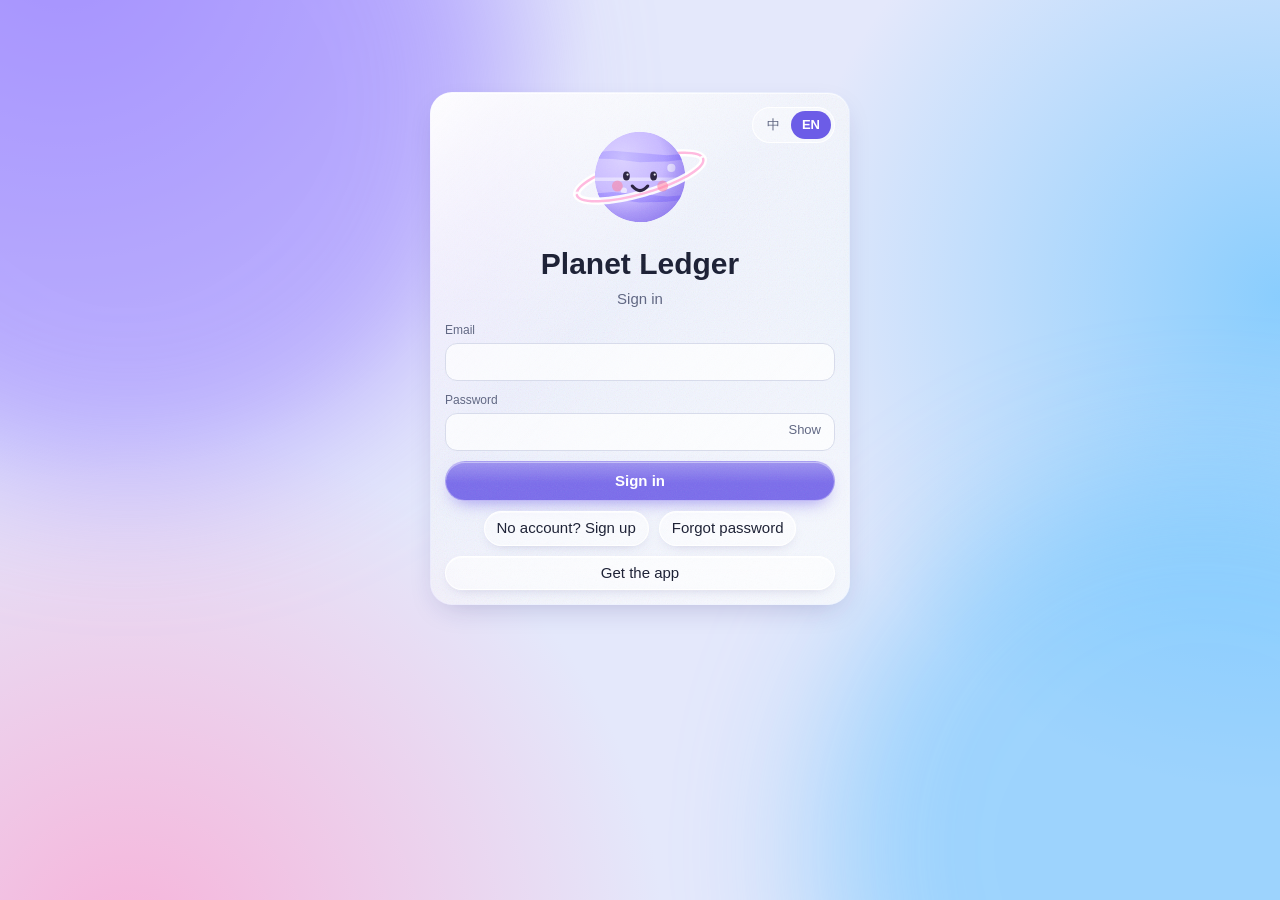
==== commit 0889c312: "网页版更新：首页卡片、按钮样式、代收分类与导入核对均已改进。 1. 首页卡片可在「设置」中选择显示净收支、支出或收入 2. 按钮统一为毛玻璃样式，整理页按钮更醒目 3. 新增「代收」「代收转回」分类，" ====
--- a/index.html
+++ b/index.html
@@ -30,55 +30,55 @@
 <!-- 主屏幕图标 = 外观里选的"桌面图标"（记在 hl.launcherIcon，默认紫色品牌星）；越早换越好，"添加到主屏幕"时 Safari 取的是这时的图标 -->
 <script>try{var p=JSON.parse(localStorage.getItem('hl.launcherIcon'));if(/^(mercury|venus|earth|mars|jupiter|saturn|uranus|neptune|pluto)$/.test(p))document.querySelector('link[rel="apple-touch-icon"]').href='icons/planets/'+p+'-180.png';}catch(e){}</script>
 <link rel="icon" type="image/png" href="icons/favicon-32.png">
-<link rel="stylesheet" href="style.css?v=20261123130657">
-<link rel="stylesheet" href="css/home.css?v=20261123130657">
-<link rel="stylesheet" href="css/stats.css?v=20261123130657">
-<link rel="stylesheet" href="css/tags.css?v=20261123130657">
-<link rel="stylesheet" href="css/import.css?v=20261123130657">
-<link rel="stylesheet" href="css/aikey.css?v=20261123130657">
-<link rel="stylesheet" href="css/tidy.css?v=20261123130657">
-<link rel="stylesheet" href="css/extras.css?v=20261123130657">
-<link rel="stylesheet" href="css/editor.css?v=20261123130657">
-<link rel="stylesheet" href="css/ai.css?v=20261123130657">
-<link rel="stylesheet" href="css/cosmos.css?v=20261123130657">
-<link rel="stylesheet" href="css/onboard.css?v=20261123130657">
-<link rel="stylesheet" href="css/links.css?v=20261123130657">
-<link rel="stylesheet" href="css/intro.css?v=20261123130657">
-<link rel="stylesheet" href="css/themes.css?v=20261123130657">
+<link rel="stylesheet" href="style.css?v=20261128103549">
+<link rel="stylesheet" href="css/home.css?v=20261128103549">
+<link rel="stylesheet" href="css/stats.css?v=20261128103549">
+<link rel="stylesheet" href="css/tags.css?v=20261128103549">
+<link rel="stylesheet" href="css/import.css?v=20261128103549">
+<link rel="stylesheet" href="css/aikey.css?v=20261128103549">
+<link rel="stylesheet" href="css/tidy.css?v=20261128103549">
+<link rel="stylesheet" href="css/extras.css?v=20261128103549">
+<link rel="stylesheet" href="css/editor.css?v=20261128103549">
+<link rel="stylesheet" href="css/ai.css?v=20261128103549">
+<link rel="stylesheet" href="css/cosmos.css?v=20261128103549">
+<link rel="stylesheet" href="css/onboard.css?v=20261128103549">
+<link rel="stylesheet" href="css/links.css?v=20261128103549">
+<link rel="stylesheet" href="css/intro.css?v=20261128103549">
+<link rel="stylesheet" href="css/themes.css?v=20261128103549">
 </head>
 <body>
 <div id="app"></div>
-<script src="config.js?v=20261123130657"></script>
-<script src="shared.js?v=20261123130657"></script>
-<script src="planets.js?v=20261123130657"></script>
-<script src="flags.js?v=20261123130657"></script>
-<script src="icons.js?v=20261123130657"></script>
-<script src="more.js?v=20261123130657"></script>
-<script src="ai.js?v=20261123130657"></script>
+<script src="config.js?v=20261128103549"></script>
+<script src="shared.js?v=20261128103549"></script>
+<script src="planets.js?v=20261128103549"></script>
+<script src="flags.js?v=20261128103549"></script>
+<script src="icons.js?v=20261128103549"></script>
+<script src="more.js?v=20261128103549"></script>
+<script src="ai.js?v=20261128103549"></script>
 <!-- 功能模块（和手机端对齐的那些页面），各自往 MOD 里登记 -->
-<script src="modules/budget.js?v=20261123130657"></script>
-<script src="modules/monthly.js?v=20261123130657"></script>
-<script src="modules/mood.js?v=20261123130657"></script>
-<script src="modules/loans.js?v=20261123130657"></script>
-<script src="modules/schedules.js?v=20261123130657"></script>
-<script src="modules/backup.js?v=20261123130657"></script>
-<script src="modules/manage.js?v=20261123130657"></script>
-<script src="modules/editor.js?v=20261123130657"></script>
-<script src="modules/links.js?v=20261123130657"></script>
-<script src="modules/split.js?v=20261123130657"></script>
-<script src="modules/art.js?v=20261123130657"></script>
-<script src="modules/cosmos.js?v=20261123130657"></script>
+<script src="modules/budget.js?v=20261128103549"></script>
+<script src="modules/monthly.js?v=20261128103549"></script>
+<script src="modules/mood.js?v=20261128103549"></script>
+<script src="modules/loans.js?v=20261128103549"></script>
+<script src="modules/schedules.js?v=20261128103549"></script>
+<script src="modules/backup.js?v=20261128103549"></script>
+<script src="modules/manage.js?v=20261128103549"></script>
+<script src="modules/editor.js?v=20261128103549"></script>
+<script src="modules/links.js?v=20261128103549"></script>
+<script src="modules/split.js?v=20261128103549"></script>
+<script src="modules/art.js?v=20261128103549"></script>
+<script src="modules/cosmos.js?v=20261128103549"></script>
 <!-- 开场：品牌星 + 这个月的星飞过来；要在 app.js 之前，先盖住页面 -->
-<script src="modules/intro.js?v=20261123130657"></script>
-<script src="modules/tags.js?v=20261123130657"></script>
-<script src="modules/import.js?v=20261123130657"></script>
-<script src="modules/aikey.js?v=20261123130657"></script>
-<script src="modules/tidy.js?v=20261123130657"></script>
-<script src="modules/lock.js?v=20261123130657"></script>
-<script src="modules/reminders.js?v=20261123130657"></script>
-<script src="modules/voice.js?v=20261123130657"></script>
-<script src="modules/appearance.js?v=20261123130657"></script>
-<script src="modules/onboard.js?v=20261123130657"></script>
-<script src="app.js?v=20261123130657"></script>
+<script src="modules/intro.js?v=20261128103549"></script>
+<script src="modules/tags.js?v=20261128103549"></script>
+<script src="modules/import.js?v=20261128103549"></script>
+<script src="modules/aikey.js?v=20261128103549"></script>
+<script src="modules/tidy.js?v=20261128103549"></script>
+<script src="modules/lock.js?v=20261128103549"></script>
+<script src="modules/reminders.js?v=20261128103549"></script>
+<script src="modules/voice.js?v=20261128103549"></script>
+<script src="modules/appearance.js?v=20261128103549"></script>
+<script src="modules/onboard.js?v=20261128103549"></script>
+<script src="app.js?v=20261128103549"></script>
 </body>
 </html>
--- a/style.css
+++ b/style.css
@@ -57,9 +57,17 @@
 .grid > *, .cols > * { min-width: 0; }
 .cols { display: grid; gap: 14px; grid-template-columns: minmax(0, 1fr); }
 @media (min-width: 860px) { .cols { grid-template-columns: 320px minmax(0, 1fr); align-items: start; } .sticky { position: sticky; top: 16px; } }
-.btn { border: 1px solid var(--stroke); background: var(--card); border-radius: 999px; padding: 8px 16px; cursor: pointer; }
-.btn.primary { background: var(--primary); color: var(--on-primary); border-color: transparent; font-weight: 600; }
-.btn.link { border: 0; background: none; color: var(--primary); padding: 4px 6px; }
+/* 毛玻璃按钮（和 App 的 GlassButtons.kt 一样）：半透明的面、背后模糊提亮、上沿一道反光；主按钮是略透的主题色 */
+.btn { border: 1px solid var(--stroke); border-radius: 999px; padding: 8px 16px; cursor: pointer;
+  background: linear-gradient(180deg, var(--shine2), transparent 60%), var(--card);
+  backdrop-filter: blur(16px) saturate(170%); -webkit-backdrop-filter: blur(16px) saturate(170%);
+  box-shadow: inset 0 1px 0 var(--shine), 0 4px 14px -8px rgba(40, 30, 110, .35); }
+.btn.primary { color: var(--on-primary); border-color: rgba(255, 255, 255, .32); font-weight: 600;
+  background: linear-gradient(180deg, rgba(255, 255, 255, .26), rgba(255, 255, 255, 0) 55%), color-mix(in srgb, var(--primary) 90%, transparent);
+  box-shadow: inset 0 1px 0 rgba(255, 255, 255, .4), 0 8px 18px -8px color-mix(in srgb, var(--primary) 70%, transparent); }
+/* 原来的文字按钮也是小块玻璃（行内链接用 .btn.link.plain 保持纯文字） */
+.btn.link { padding: 5px 12px !important; }
+.btn.link.plain { border: 0; background: none; box-shadow: none; backdrop-filter: none; -webkit-backdrop-filter: none; padding: 4px 6px !important; }
 .btn.danger { color: var(--expense); }
 .btn:disabled { opacity: .5; cursor: default; }
 .muted { color: var(--muted); } .small { font-size: 12px; } .right { text-align: right; }
--- a/css/import.css
+++ b/css/import.css
@@ -122,3 +122,16 @@
 .imp-cf .wn-lead { margin: 0 0 4px; }
 .imp-cf-b { width: 100%; min-height: 46px; font-size: 16px; }
 .imp-cf-b.link { min-height: 36px; font-size: 14px; }
+
+/* 核对列表：分类按钮、分类选择（小胶囊）、一笔的详情 */
+.imp-catbtn { display: block; max-width: 100%; padding: 0; border: 0; background: none; font: inherit; font-weight: 500; color: inherit; text-align: left; cursor: pointer; overflow: hidden; text-overflow: ellipsis; white-space: nowrap; }
+.imp-main[data-act] { cursor: pointer; }
+.imp-pks { display: grid; gap: 8px; }
+.imp-pkw { display: flex; flex-wrap: wrap; gap: 6px; }
+.imp-pk { display: inline-flex; align-items: center; gap: 5px; padding: 5px 11px 5px 6px; border-radius: 999px; border: 1px solid var(--stroke); background: linear-gradient(180deg, var(--shine2), transparent 60%), var(--card); backdrop-filter: blur(16px) saturate(170%); -webkit-backdrop-filter: blur(16px) saturate(170%); box-shadow: inset 0 1px 0 var(--shine); color: var(--text); font: inherit; font-size: 13px; cursor: pointer; }
+.imp-pk.add { padding-left: 11px; color: var(--primary); font-weight: 600; }
+.imp-pk.on { background: var(--primary); border-color: transparent; color: var(--on-primary); font-weight: 600; }
+.imp-pk .imp-pkt { width: 20px; height: 20px; border-radius: 7px; }
+.imp-pk .imp-pkt svg { width: 14px; height: 14px; }
+.imp-dacc { display: flex; align-items: center; gap: 8px; margin-top: 4px; }
+.imp-dacc select { flex: 1; min-width: 0; font-size: 16px; }
--- a/css/tidy.css
+++ b/css/tidy.css
@@ -5,8 +5,8 @@
 .subbar[data-tdp] { display: flex; align-items: center; gap: 10px; }
 .subbar[data-tdp] > b { flex: 1; min-width: 0; white-space: nowrap; overflow: hidden; text-overflow: ellipsis; }
 .td-acts { display: flex; flex: none; gap: 2px; }
-.td-tb { border: 0; background: none; color: var(--primary); font: inherit; font-size: 14px; font-weight: 500; padding: 8px 8px; border-radius: 999px; cursor: pointer; white-space: nowrap; }
-.td-tb:active { background: color-mix(in srgb, var(--primary) 12%, transparent); }
+.td-tb { color: var(--primary); font: inherit; font-size: 14px; font-weight: 500; padding: 6px 12px; border-radius: 999px; cursor: pointer; white-space: nowrap; }
+.td-tb:active, .td-ign:active { transform: scale(.94); }
 
 .td-empty { margin: 4px 16px; }
 .td-sum { display: flex; align-items: center; gap: 8px; padding: 0 0 6px 16px; font-size: 14px; }
@@ -33,8 +33,11 @@
 
 .td-r2 { display: flex; align-items: center; padding-left: 42px; gap: 4px; }
 .td-what { flex: 1; min-width: 0; font-size: 12px; font-weight: 500; color: var(--primary); }
-.td-ign { flex: none; border: 0; background: none; font: inherit; font-size: 12px; color: var(--muted); padding: 6px 8px; border-radius: 999px; cursor: pointer; }
-.td-ign:active { background: color-mix(in srgb, var(--muted) 14%, transparent); }
+.td-ign { flex: none; font: inherit; font-size: 12.5px; font-weight: 500; color: var(--text); padding: 5px 12px; border-radius: 999px; cursor: pointer; }
+/* 整理页的小按钮（全选、重新识别、不是重复…）：和 .btn 一样的毛玻璃 */
+.td-tb, .td-ign { border: 1px solid var(--stroke); background: linear-gradient(180deg, var(--shine2), transparent 60%), var(--card);
+  backdrop-filter: blur(16px) saturate(170%); -webkit-backdrop-filter: blur(16px) saturate(170%);
+  box-shadow: inset 0 1px 0 var(--shine), 0 4px 14px -8px rgba(40, 30, 110, .35); transition: transform .2s cubic-bezier(.2, .9, .3, 1.4); }
 
 /* 两笔账单的完整记录：日期一行，下面一条账单（点开看全部内容） */
 .td-txs { padding: 0 6px; }
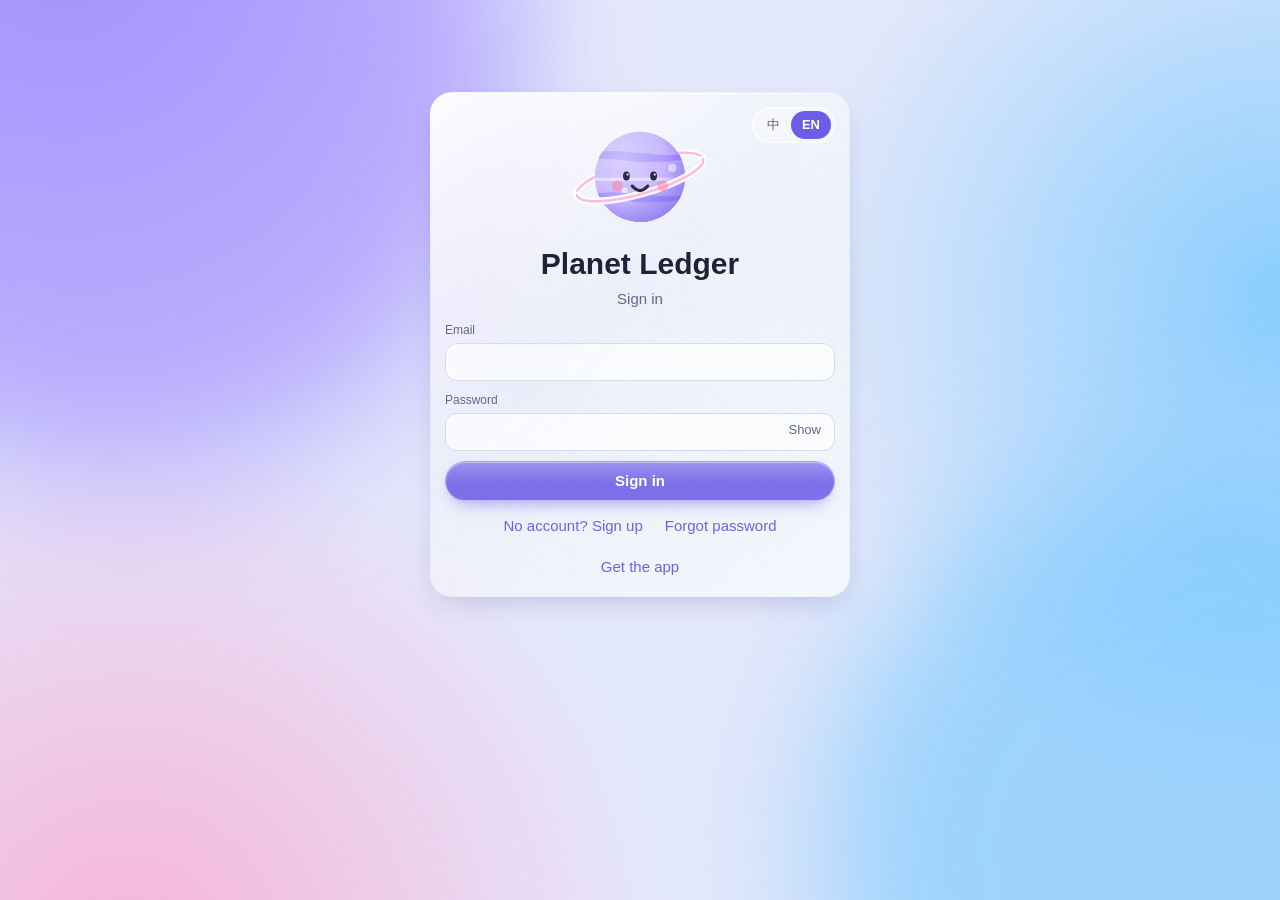
==== commit 07258298: "网页版登录页细节调整。 1. 登录页的「注册」「忘记密码」「下载 App」恢复为文字链接样式 Co-Authored-By: Claude Opus 5.5 <noreply@anthropic.co" ====
--- a/index.html
+++ b/index.html
@@ -30,55 +30,55 @@
 <!-- 主屏幕图标 = 外观里选的"桌面图标"（记在 hl.launcherIcon，默认紫色品牌星）；越早换越好，"添加到主屏幕"时 Safari 取的是这时的图标 -->
 <script>try{var p=JSON.parse(localStorage.getItem('hl.launcherIcon'));if(/^(mercury|venus|earth|mars|jupiter|saturn|uranus|neptune|pluto)$/.test(p))document.querySelector('link[rel="apple-touch-icon"]').href='icons/planets/'+p+'-180.png';}catch(e){}</script>
 <link rel="icon" type="image/png" href="icons/favicon-32.png">
-<link rel="stylesheet" href="style.css?v=20261128103549">
-<link rel="stylesheet" href="css/home.css?v=20261128103549">
-<link rel="stylesheet" href="css/stats.css?v=20261128103549">
-<link rel="stylesheet" href="css/tags.css?v=20261128103549">
-<link rel="stylesheet" href="css/import.css?v=20261128103549">
-<link rel="stylesheet" href="css/aikey.css?v=20261128103549">
-<link rel="stylesheet" href="css/tidy.css?v=20261128103549">
-<link rel="stylesheet" href="css/extras.css?v=20261128103549">
-<link rel="stylesheet" href="css/editor.css?v=20261128103549">
-<link rel="stylesheet" href="css/ai.css?v=20261128103549">
-<link rel="stylesheet" href="css/cosmos.css?v=20261128103549">
-<link rel="stylesheet" href="css/onboard.css?v=20261128103549">
-<link rel="stylesheet" href="css/links.css?v=20261128103549">
-<link rel="stylesheet" href="css/intro.css?v=20261128103549">
-<link rel="stylesheet" href="css/themes.css?v=20261128103549">
+<link rel="stylesheet" href="style.css?v=20261128105339">
+<link rel="stylesheet" href="css/home.css?v=20261128105339">
+<link rel="stylesheet" href="css/stats.css?v=20261128105339">
+<link rel="stylesheet" href="css/tags.css?v=20261128105339">
+<link rel="stylesheet" href="css/import.css?v=20261128105339">
+<link rel="stylesheet" href="css/aikey.css?v=20261128105339">
+<link rel="stylesheet" href="css/tidy.css?v=20261128105339">
+<link rel="stylesheet" href="css/extras.css?v=20261128105339">
+<link rel="stylesheet" href="css/editor.css?v=20261128105339">
+<link rel="stylesheet" href="css/ai.css?v=20261128105339">
+<link rel="stylesheet" href="css/cosmos.css?v=20261128105339">
+<link rel="stylesheet" href="css/onboard.css?v=20261128105339">
+<link rel="stylesheet" href="css/links.css?v=20261128105339">
+<link rel="stylesheet" href="css/intro.css?v=20261128105339">
+<link rel="stylesheet" href="css/themes.css?v=20261128105339">
 </head>
 <body>
 <div id="app"></div>
-<script src="config.js?v=20261128103549"></script>
-<script src="shared.js?v=20261128103549"></script>
-<script src="planets.js?v=20261128103549"></script>
-<script src="flags.js?v=20261128103549"></script>
-<script src="icons.js?v=20261128103549"></script>
-<script src="more.js?v=20261128103549"></script>
-<script src="ai.js?v=20261128103549"></script>
+<script src="config.js?v=20261128105339"></script>
+<script src="shared.js?v=20261128105339"></script>
+<script src="planets.js?v=20261128105339"></script>
+<script src="flags.js?v=20261128105339"></script>
+<script src="icons.js?v=20261128105339"></script>
+<script src="more.js?v=20261128105339"></script>
+<script src="ai.js?v=20261128105339"></script>
 <!-- 功能模块（和手机端对齐的那些页面），各自往 MOD 里登记 -->
-<script src="modules/budget.js?v=20261128103549"></script>
-<script src="modules/monthly.js?v=20261128103549"></script>
-<script src="modules/mood.js?v=20261128103549"></script>
-<script src="modules/loans.js?v=20261128103549"></script>
-<script src="modules/schedules.js?v=20261128103549"></script>
-<script src="modules/backup.js?v=20261128103549"></script>
-<script src="modules/manage.js?v=20261128103549"></script>
-<script src="modules/editor.js?v=20261128103549"></script>
-<script src="modules/links.js?v=20261128103549"></script>
-<script src="modules/split.js?v=20261128103549"></script>
-<script src="modules/art.js?v=20261128103549"></script>
-<script src="modules/cosmos.js?v=20261128103549"></script>
+<script src="modules/budget.js?v=20261128105339"></script>
+<script src="modules/monthly.js?v=20261128105339"></script>
+<script src="modules/mood.js?v=20261128105339"></script>
+<script src="modules/loans.js?v=20261128105339"></script>
+<script src="modules/schedules.js?v=20261128105339"></script>
+<script src="modules/backup.js?v=20261128105339"></script>
+<script src="modules/manage.js?v=20261128105339"></script>
+<script src="modules/editor.js?v=20261128105339"></script>
+<script src="modules/links.js?v=20261128105339"></script>
+<script src="modules/split.js?v=20261128105339"></script>
+<script src="modules/art.js?v=20261128105339"></script>
+<script src="modules/cosmos.js?v=20261128105339"></script>
 <!-- 开场：品牌星 + 这个月的星飞过来；要在 app.js 之前，先盖住页面 -->
-<script src="modules/intro.js?v=20261128103549"></script>
-<script src="modules/tags.js?v=20261128103549"></script>
-<script src="modules/import.js?v=20261128103549"></script>
-<script src="modules/aikey.js?v=20261128103549"></script>
-<script src="modules/tidy.js?v=20261128103549"></script>
-<script src="modules/lock.js?v=20261128103549"></script>
-<script src="modules/reminders.js?v=20261128103549"></script>
-<script src="modules/voice.js?v=20261128103549"></script>
-<script src="modules/appearance.js?v=20261128103549"></script>
-<script src="modules/onboard.js?v=20261128103549"></script>
-<script src="app.js?v=20261128103549"></script>
+<script src="modules/intro.js?v=20261128105339"></script>
+<script src="modules/tags.js?v=20261128105339"></script>
+<script src="modules/import.js?v=20261128105339"></script>
+<script src="modules/aikey.js?v=20261128105339"></script>
+<script src="modules/tidy.js?v=20261128105339"></script>
+<script src="modules/lock.js?v=20261128105339"></script>
+<script src="modules/reminders.js?v=20261128105339"></script>
+<script src="modules/voice.js?v=20261128105339"></script>
+<script src="modules/appearance.js?v=20261128105339"></script>
+<script src="modules/onboard.js?v=20261128105339"></script>
+<script src="app.js?v=20261128105339"></script>
 </body>
 </html>
--- a/style.css
+++ b/style.css
@@ -66,8 +66,11 @@
   background: linear-gradient(180deg, rgba(255, 255, 255, .26), rgba(255, 255, 255, 0) 55%), color-mix(in srgb, var(--primary) 90%, transparent);
   box-shadow: inset 0 1px 0 rgba(255, 255, 255, .4), 0 8px 18px -8px color-mix(in srgb, var(--primary) 70%, transparent); }
 /* 原来的文字按钮也是小块玻璃（行内链接用 .btn.link.plain 保持纯文字） */
-.btn.link { padding: 5px 12px !important; }
-.btn.link.plain { border: 0; background: none; box-shadow: none; backdrop-filter: none; -webkit-backdrop-filter: none; padding: 4px 6px !important; }
+.btn.link { padding: 5px 12px !important; color: var(--primary); }
+/* 登录页这类文字链接：不加玻璃底，主题色文字即可看出能点 */
+.btn.link.plain { border: 0; background: none; box-shadow: none; backdrop-filter: none; -webkit-backdrop-filter: none; padding: 4px 6px !important; font-weight: 500; }
+.btn.link.plain:hover { text-decoration: underline; text-underline-offset: 3px; }
+.btn.link.dl-app { display: block; margin: 0 auto; text-align: center; text-decoration: none; }
 .btn.danger { color: var(--expense); }
 .btn:disabled { opacity: .5; cursor: default; }
 .muted { color: var(--muted); } .small { font-size: 12px; } .right { text-align: right; }
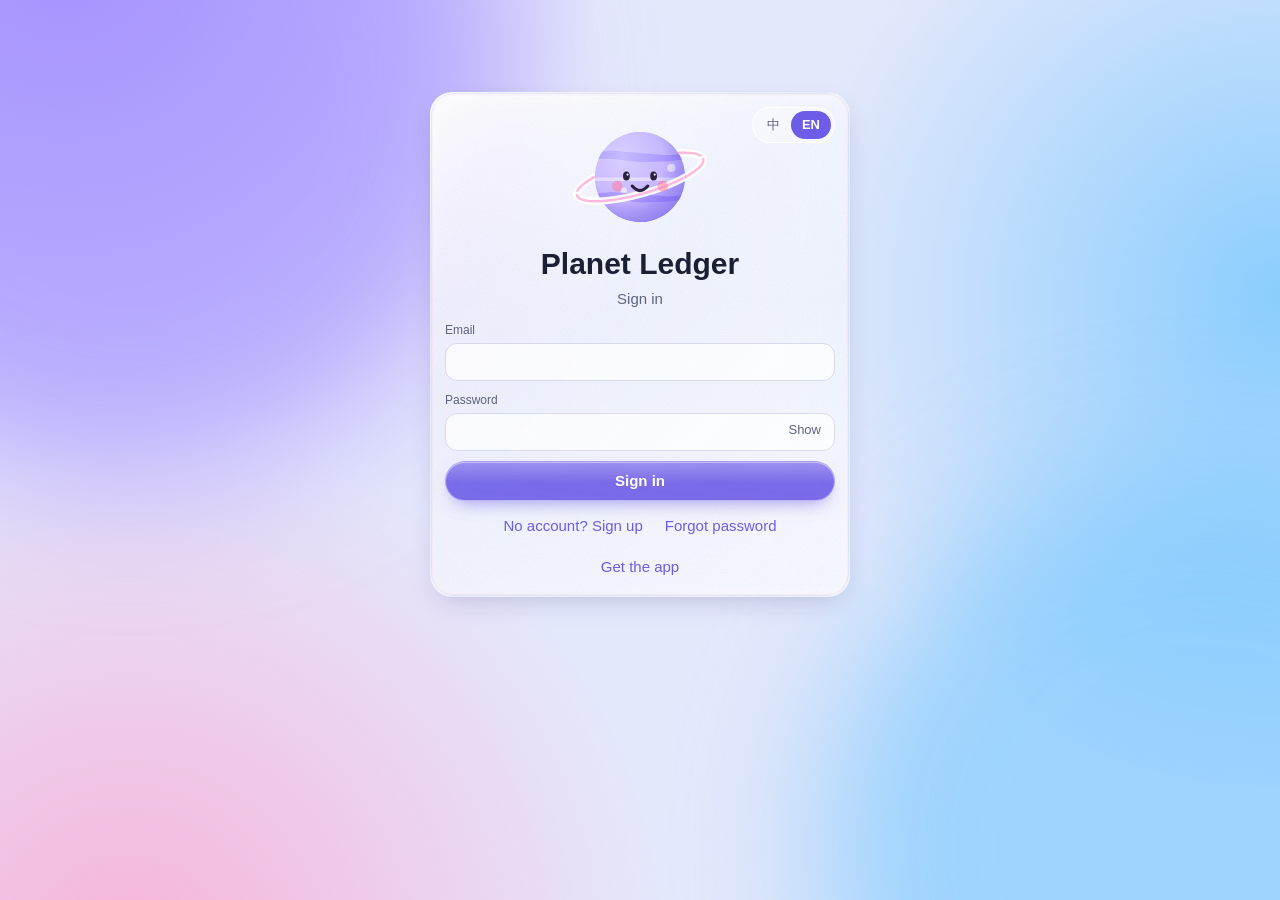
==== commit 1a52963f: "卡片外观更新： 1. 液态玻璃卡片新增边缘高光与折射色边，更有玻璃的厚度感 2. 卡通外观改为可爱风：细粉边、圆角更大、糖果色投影，不再使用黑色粗描边 Co-Authored-By: Claude F" ====
--- a/index.html
+++ b/index.html
@@ -30,55 +30,55 @@
 <!-- 主屏幕图标 = 外观里选的"桌面图标"（记在 hl.launcherIcon，默认紫色品牌星）；越早换越好，"添加到主屏幕"时 Safari 取的是这时的图标 -->
 <script>try{var p=JSON.parse(localStorage.getItem('hl.launcherIcon'));if(/^(mercury|venus|earth|mars|jupiter|saturn|uranus|neptune|pluto)$/.test(p))document.querySelector('link[rel="apple-touch-icon"]').href='icons/planets/'+p+'-180.png';}catch(e){}</script>
 <link rel="icon" type="image/png" href="icons/favicon-32.png">
-<link rel="stylesheet" href="style.css?v=20261128105339">
-<link rel="stylesheet" href="css/home.css?v=20261128105339">
-<link rel="stylesheet" href="css/stats.css?v=20261128105339">
-<link rel="stylesheet" href="css/tags.css?v=20261128105339">
-<link rel="stylesheet" href="css/import.css?v=20261128105339">
-<link rel="stylesheet" href="css/aikey.css?v=20261128105339">
-<link rel="stylesheet" href="css/tidy.css?v=20261128105339">
-<link rel="stylesheet" href="css/extras.css?v=20261128105339">
-<link rel="stylesheet" href="css/editor.css?v=20261128105339">
-<link rel="stylesheet" href="css/ai.css?v=20261128105339">
-<link rel="stylesheet" href="css/cosmos.css?v=20261128105339">
-<link rel="stylesheet" href="css/onboard.css?v=20261128105339">
-<link rel="stylesheet" href="css/links.css?v=20261128105339">
-<link rel="stylesheet" href="css/intro.css?v=20261128105339">
-<link rel="stylesheet" href="css/themes.css?v=20261128105339">
+<link rel="stylesheet" href="style.css?v=20261128155313">
+<link rel="stylesheet" href="css/home.css?v=20261128155313">
+<link rel="stylesheet" href="css/stats.css?v=20261128155313">
+<link rel="stylesheet" href="css/tags.css?v=20261128155313">
+<link rel="stylesheet" href="css/import.css?v=20261128155313">
+<link rel="stylesheet" href="css/aikey.css?v=20261128155313">
+<link rel="stylesheet" href="css/tidy.css?v=20261128155313">
+<link rel="stylesheet" href="css/extras.css?v=20261128155313">
+<link rel="stylesheet" href="css/editor.css?v=20261128155313">
+<link rel="stylesheet" href="css/ai.css?v=20261128155313">
+<link rel="stylesheet" href="css/cosmos.css?v=20261128155313">
+<link rel="stylesheet" href="css/onboard.css?v=20261128155313">
+<link rel="stylesheet" href="css/links.css?v=20261128155313">
+<link rel="stylesheet" href="css/intro.css?v=20261128155313">
+<link rel="stylesheet" href="css/themes.css?v=20261128155313">
 </head>
 <body>
 <div id="app"></div>
-<script src="config.js?v=20261128105339"></script>
-<script src="shared.js?v=20261128105339"></script>
-<script src="planets.js?v=20261128105339"></script>
-<script src="flags.js?v=20261128105339"></script>
-<script src="icons.js?v=20261128105339"></script>
-<script src="more.js?v=20261128105339"></script>
-<script src="ai.js?v=20261128105339"></script>
+<script src="config.js?v=20261128155313"></script>
+<script src="shared.js?v=20261128155313"></script>
+<script src="planets.js?v=20261128155313"></script>
+<script src="flags.js?v=20261128155313"></script>
+<script src="icons.js?v=20261128155313"></script>
+<script src="more.js?v=20261128155313"></script>
+<script src="ai.js?v=20261128155313"></script>
 <!-- 功能模块（和手机端对齐的那些页面），各自往 MOD 里登记 -->
-<script src="modules/budget.js?v=20261128105339"></script>
-<script src="modules/monthly.js?v=20261128105339"></script>
-<script src="modules/mood.js?v=20261128105339"></script>
-<script src="modules/loans.js?v=20261128105339"></script>
-<script src="modules/schedules.js?v=20261128105339"></script>
-<script src="modules/backup.js?v=20261128105339"></script>
-<script src="modules/manage.js?v=20261128105339"></script>
-<script src="modules/editor.js?v=20261128105339"></script>
-<script src="modules/links.js?v=20261128105339"></script>
-<script src="modules/split.js?v=20261128105339"></script>
-<script src="modules/art.js?v=20261128105339"></script>
-<script src="modules/cosmos.js?v=20261128105339"></script>
+<script src="modules/budget.js?v=20261128155313"></script>
+<script src="modules/monthly.js?v=20261128155313"></script>
+<script src="modules/mood.js?v=20261128155313"></script>
+<script src="modules/loans.js?v=20261128155313"></script>
+<script src="modules/schedules.js?v=20261128155313"></script>
+<script src="modules/backup.js?v=20261128155313"></script>
+<script src="modules/manage.js?v=20261128155313"></script>
+<script src="modules/editor.js?v=20261128155313"></script>
+<script src="modules/links.js?v=20261128155313"></script>
+<script src="modules/split.js?v=20261128155313"></script>
+<script src="modules/art.js?v=20261128155313"></script>
+<script src="modules/cosmos.js?v=20261128155313"></script>
 <!-- 开场：品牌星 + 这个月的星飞过来；要在 app.js 之前，先盖住页面 -->
-<script src="modules/intro.js?v=20261128105339"></script>
-<script src="modules/tags.js?v=20261128105339"></script>
-<script src="modules/import.js?v=20261128105339"></script>
-<script src="modules/aikey.js?v=20261128105339"></script>
-<script src="modules/tidy.js?v=20261128105339"></script>
-<script src="modules/lock.js?v=20261128105339"></script>
-<script src="modules/reminders.js?v=20261128105339"></script>
-<script src="modules/voice.js?v=20261128105339"></script>
-<script src="modules/appearance.js?v=20261128105339"></script>
-<script src="modules/onboard.js?v=20261128105339"></script>
-<script src="app.js?v=20261128105339"></script>
+<script src="modules/intro.js?v=20261128155313"></script>
+<script src="modules/tags.js?v=20261128155313"></script>
+<script src="modules/import.js?v=20261128155313"></script>
+<script src="modules/aikey.js?v=20261128155313"></script>
+<script src="modules/tidy.js?v=20261128155313"></script>
+<script src="modules/lock.js?v=20261128155313"></script>
+<script src="modules/reminders.js?v=20261128155313"></script>
+<script src="modules/voice.js?v=20261128155313"></script>
+<script src="modules/appearance.js?v=20261128155313"></script>
+<script src="modules/onboard.js?v=20261128155313"></script>
+<script src="app.js?v=20261128155313"></script>
 </body>
 </html>
--- a/style.css
+++ b/style.css
@@ -10,6 +10,9 @@
   --text: #1b1f33; --muted: #5d6480; --primary: #6c5ce7; --on-primary: #fff;
   --income: #22a66e; --expense: #e5484d; --amber: #e08a00; --field: rgba(255, 255, 255, .7); --line: #d6daea;
   --edge1: rgba(255, 255, 255, .95); --edge2: rgba(255, 255, 255, .2); --edge3: rgba(255, 255, 255, .6); --shine: rgba(255, 255, 255, .7); --shine2: rgba(255, 255, 255, .22);
+  /* 液态玻璃的边：内侧柔光（厚度）、侧边和下沿的反光、折射圈上的两道高光 */
+  --rim-glow: rgba(255, 255, 255, .85); --rim-glow2: rgba(255, 255, 255, .4); --rim-side: rgba(255, 255, 255, .5); --rim-low: rgba(255, 255, 255, .32);
+  --rim-hi: rgba(255, 255, 255, .55); --rim-hi2: rgba(255, 255, 255, .28); --rim-cool: rgba(120, 200, 255, .22); --rim-warm: rgba(255, 150, 215, .12);
 }
 @media (prefers-color-scheme: dark) {
   :root {
@@ -18,6 +21,8 @@
     --text: #f1f2f8; --muted: #a6abc4; --primary: #a394ff; --on-primary: #14102e;
     --income: #3ddc97; --expense: #ff7b80; --amber: #f0a93a; --field: rgba(255, 255, 255, .06); --line: #34384f;
     --edge1: rgba(255, 255, 255, .34); --edge2: rgba(255, 255, 255, .05); --edge3: rgba(255, 255, 255, .18); --shine: rgba(255, 255, 255, .16); --shine2: rgba(255, 255, 255, .05);
+    --rim-glow: rgba(255, 255, 255, .2); --rim-glow2: rgba(255, 255, 255, .08); --rim-side: rgba(255, 255, 255, .12); --rim-low: rgba(255, 255, 255, .07);
+    --rim-hi: rgba(255, 255, 255, .2); --rim-hi2: rgba(255, 255, 255, .09); --rim-cool: rgba(120, 200, 255, .16); --rim-warm: rgba(255, 150, 215, .09);
     /* 深色下主题色很浅，彩色卡片用深一点的同色，白字才看得清 */
     --card-tint: #6a5ad8;
   }
@@ -39,16 +44,30 @@
 .tabs { display: flex; gap: 4px; padding: 4px; border-radius: 999px; background: var(--card); border: 1px solid var(--stroke); }
 .tabs button { border: 0; background: none; padding: 7px 16px; border-radius: 999px; cursor: pointer; color: var(--muted); }
 .tabs button.on { background: var(--primary); color: var(--on-primary); font-weight: 600; }
-/* 液态玻璃：半透明的面、一圈由亮到暗再到亮的边、上沿一道反光，背后的颜色被模糊并提亮 */
+/* 液态玻璃：一块有厚度的玻璃。半透明的面，背后的颜色被模糊并提亮；
+   边：一圈由亮到暗再到亮的细边，左上、右下各一道高光，边上一圈淡淡的冷暖色边（折射）；再往里一圈柔光是玻璃的厚度 */
 .card {
   position: relative; border-radius: 22px; padding: 14px; border: 1px solid transparent;
   background: linear-gradient(var(--card), var(--card)) padding-box,
     linear-gradient(135deg, var(--edge1), var(--edge2) 42%, var(--edge3)) border-box;
   backdrop-filter: blur(26px) saturate(180%); -webkit-backdrop-filter: blur(26px) saturate(180%);
-  box-shadow: inset 0 1px 0 var(--shine), 0 10px 30px -12px rgba(40, 30, 110, .28);
+  box-shadow: inset 0 1px 0 var(--shine), inset 1px 0 0 var(--rim-side), inset 0 -1px 0 var(--rim-low),
+    inset 0 14px 22px -16px var(--rim-glow), inset 0 -16px 24px -20px var(--rim-glow2), inset 14px 0 22px -20px var(--rim-glow2),
+    0 10px 30px -12px rgba(40, 30, 110, .28);
   transition: transform .25s cubic-bezier(.2, .9, .3, 1.3), box-shadow .25s;
 }
 .card::before { content: ""; position: absolute; inset: 0; border-radius: inherit; pointer-events: none; background: linear-gradient(180deg, var(--shine2), transparent 42%); }
+/* 折射的那一圈：贴着边的十来像素里，左上、右下各一道斜的高光，外面套一圈很淡的冷暖两色（光穿过玻璃边时分出来的色边），往里渐渐没有。
+   只用渐变画，不再叠第二层背景模糊：有的内核里遮罩管不住背景模糊，会把整张卡片的内容都糊掉 */
+.card::after {
+  content: ""; position: absolute; inset: 0; border-radius: inherit; pointer-events: none;
+  background: linear-gradient(135deg, var(--rim-hi), transparent 26%, transparent 72%, var(--rim-hi2));
+  box-shadow: inset 0 0 0 1px var(--rim-cool), inset 0 0 0 2.5px var(--rim-warm);
+  -webkit-mask: linear-gradient(to right, #000, transparent 11px), linear-gradient(to left, #000, transparent 11px), linear-gradient(to bottom, #000, transparent 11px), linear-gradient(to top, #000, transparent 11px);
+  mask: linear-gradient(to right, #000, transparent 11px), linear-gradient(to left, #000, transparent 11px), linear-gradient(to bottom, #000, transparent 11px), linear-gradient(to top, #000, transparent 11px);
+}
+/* 从底下升上来的面板、弹窗是实心的，不画这一圈 */
+.modal .card::after { display: none; }
 .card > * { position: relative; }
 .card.click { cursor: pointer; }
 .card.click:hover { transform: translateY(-3px) scale(1.01); box-shadow: inset 0 1px 0 var(--shine), 0 18px 40px -14px rgba(40, 30, 110, .4); }
@@ -158,10 +177,10 @@
 .bubble.me { align-self: flex-end; justify-self: end; max-width: 80%; background: var(--primary); color: var(--on-primary); padding: 10px 16px; border-radius: 20px; }
 .seg { flex-wrap: wrap; }
 
-/* 浅色下的磨砂：卡片更透，上面撒一层极细的颗粒；深色不变 */
+/* 浅色下的磨砂：卡片更透，上面撒一层极细的颗粒（和上沿的反光叠在同一层）；深色不变 */
 @media (prefers-color-scheme: light) {
-  .card::after { content: ""; position: absolute; inset: 0; border-radius: inherit; pointer-events: none; opacity: .5; mix-blend-mode: soft-light;
-    background-image: url("data:image/svg+xml,%3Csvg xmlns='http://www.w3.org/2000/svg' width='120' height='120'%3E%3Cfilter id='n'%3E%3CfeTurbulence type='fractalNoise' baseFrequency='.9' numOctaves='2' stitchTiles='stitch'/%3E%3C/filter%3E%3Crect width='120' height='120' filter='url(%23n)' opacity='.55'/%3E%3C/svg%3E"); }
+  .card::before { background: linear-gradient(180deg, var(--shine2), transparent 42%),
+    url("data:image/svg+xml,%3Csvg xmlns='http://www.w3.org/2000/svg' width='120' height='120'%3E%3Cfilter id='n'%3E%3CfeTurbulence type='fractalNoise' baseFrequency='.9' numOctaves='2' stitchTiles='stitch'/%3E%3CfeColorMatrix type='saturate' values='0'/%3E%3C/filter%3E%3Crect width='120' height='120' filter='url(%23n)' opacity='.09'/%3E%3C/svg%3E"); }
   .modal .card { background: linear-gradient(rgba(244, 245, 253, .92), rgba(244, 245, 253, .92)) padding-box, linear-gradient(135deg, var(--edge1), var(--edge2) 42%, var(--edge3)) border-box; }
 }
 
--- a/css/themes.css
+++ b/css/themes.css
@@ -55,18 +55,18 @@
   --t1: color-mix(in srgb, var(--primary) 65%, #fff); --t2: color-mix(in srgb, #ff5c9a 65%, #fff); --t3: color-mix(in srgb, #4fa8f0 65%, #fff);
 }
 
-/* ---------------------------------------------------------------- 卡通：奶油底撒波点、粗黑描边、往右下错开的硬投影、糖果粉 */
+/* ---------------------------------------------------------------- 卡通（可爱风）：奶油底撒波点；卡片像软糖——圆圆的角、细细的粉色边、底下一条糖果色的"厚度"和一团粉色的软影，不用黑色描边 */
 html[data-style="cartoon"] {
   color-scheme: light;
   --bg: #fff3d4; --blob1: transparent; --blob2: transparent; --blob3: transparent;
-  --card: #fffdf6; --stroke: var(--ink); --bw: 2.5px;
+  --card: #fffdf8; --stroke: #ffc4d6; --bw: 1.5px; --candy: #ffd3e1; --candy-deep: #ec4a7c;
   --text: #2b2140; --muted: #6b5f85; --primary: #ff5c8a; --on-primary: #fff;
   --income: #22a66e; --expense: #e5484d; --amber: #e08a00; --field: #fff9e8; --line: #e2d3a8;
   --edge1: var(--stroke); --edge2: var(--stroke); --edge3: var(--stroke); --shine: transparent; --shine2: transparent;
   --card-tint: #ff5c8a;
   --nav-bg: rgba(255, 253, 246, .96);
   --pg-surface: rgba(255, 253, 246, .96); --pg-dot: #fffdf6;
-  --card-shadow: 4px 4px 0 var(--ink); --nav-shadow: 4px 4px 0 var(--ink);
+  --card-shadow: inset 0 2px 0 #fff, 0 4px 0 var(--candy), 0 16px 26px -16px rgba(255, 92, 138, .5); --nav-shadow: inset 0 2px 0 #fff, 0 4px 0 var(--candy), 0 14px 24px -14px rgba(255, 92, 138, .55);
   --art: radial-gradient(circle at 14px 14px, #ffe2a0 3px, transparent 3.6px), radial-gradient(circle at 14px 14px, #ffe2a0 3px, transparent 3.6px);
   --art-size: 28px 56px, 28px 56px; --art-pos: 0 0, 14px 28px;
 }
@@ -125,9 +125,17 @@
    :where 让它不高过 home.css 里"非首页标题不要流光"那条 */
 :where(html[data-style]) .top h1 { background-image: linear-gradient(100deg, var(--t1), var(--t2), var(--t3), var(--t1)); }
 
-/* 卡通：主按钮也描粗边；彩色卡片和手机端一样不加边 */
-html[data-style="cartoon"] .btn.primary { border: var(--bw) solid var(--ink); }
-html[data-style="cartoon"] .ed-box { box-shadow: 3px 3px 0 var(--ink); }
+/* 卡通（可爱风）：卡片的角更圆；主按钮是一颗糖——没有描边，底下一条深一点的粉色当厚度，按下去会瘪一点；彩色卡片和手机端一样不加边 */
+html[data-style="cartoon"] .card:not(.cc) { border-radius: 26px; }
+/* 彩色卡片也是一颗糖：右下角不压黑，底下一条浅一号的同色当厚度 */
+html[data-style="cartoon"] .card.cc { border-radius: 26px;
+  background: linear-gradient(180deg, rgba(255, 255, 255, .22), transparent 46%),
+    linear-gradient(135deg, color-mix(in oklab, var(--cc) 76%, #fff), var(--cc) 58%, color-mix(in oklab, var(--cc) 86%, #6d2a55));
+  box-shadow: inset 0 2px 0 rgba(255, 255, 255, .38), 0 5px 0 color-mix(in srgb, var(--cc) 55%, #fff), 0 18px 26px -16px color-mix(in srgb, var(--cc) 75%, transparent); }
+html[data-style="cartoon"] .btn.primary { border: 0; box-shadow: inset 0 2px 0 rgba(255, 255, 255, .45), 0 3px 0 var(--candy-deep), 0 10px 18px -10px rgba(255, 92, 138, .7); }
+html[data-style="cartoon"] .btn.primary:active { transform: translateY(2px) scale(.98); box-shadow: inset 0 2px 0 rgba(255, 255, 255, .45), 0 1px 0 var(--candy-deep); }
+html[data-style="cartoon"] .btn:not(.link):not(.primary), html[data-style="cartoon"] .round, html[data-style="cartoon"] .hm-ib { box-shadow: inset 0 2px 0 #fff, 0 2px 0 var(--candy); }
+html[data-style="cartoon"] .ed-box { box-shadow: inset 0 2px 0 #fff, 0 3px 0 var(--candy); }
 
 /* 手账纸：卡片上叠一层很淡的纸纹（放在内容下面） */
 html[data-style="paper"] .card:not(.cc)::before {
@@ -172,7 +180,7 @@
 html[data-style="dark"]:not(.line-icons) .tile.ap-ic { background: #23262d !important; }
 html[data-style="dark"]:not(.line-icons) .tile.ap-ic svg { stroke: color-mix(in srgb, var(--tc) 65%, #fff); }
 /* 卡通：糖果色实底加粗描边 */
-html[data-style="cartoon"]:not(.line-icons) .tile.ap-ic { background: color-mix(in srgb, var(--tc) 85%, #fff) !important; border: 2px solid var(--ink); }
+html[data-style="cartoon"]:not(.line-icons) .tile.ap-ic { background: color-mix(in srgb, var(--tc) 85%, #fff) !important; border: 2px solid #fff; box-shadow: 0 3px 0 color-mix(in srgb, var(--tc) 55%, #fff), 0 8px 12px -8px color-mix(in srgb, var(--tc) 70%, transparent); }
 /* 线性（手账纸总是）：淡淡的同色底，同色描边和线条 */
 html.line-icons .tile.ap-ic, html[data-style="paper"] .tile.ap-ic {
   background: color-mix(in srgb, var(--tc) var(--li-bg), transparent) !important;
@@ -211,7 +219,7 @@
 .ap-sw[data-p="bento"] { --sw-bg: #f2f2f0; --sw-card: #ffd9cf; --sw-dot: #171717; }
 .ap-sw[data-p="dark"] { --sw-bg: #0e0f12; --sw-card: #23262d; --sw-dot: #3ddc97; }
 .ap-sw[data-p="cartoon"] { --sw-card: #fffdf6; --sw-dot: #ff5c8a; background: radial-gradient(circle, #ffe2a0 1.5px, transparent 2px) 0 0 / 9px 9px, #fff3d4; }
-.ap-sw[data-p="cartoon"] i { border: 1.5px solid var(--ink); box-shadow: 1.5px 1.5px 0 var(--ink); }
+.ap-sw[data-p="cartoon"] i { border: 1px solid #ffc4d6; box-shadow: 0 2px 0 #ffd3e1; }
 .ap-sw[data-p="paper"] { --sw-card: #fffcf5; --sw-dot: #c8643b; background: radial-gradient(circle, rgba(125, 106, 80, .35) .8px, transparent 1.2px) 0 0 / 6px 6px, #f6f0e4; }
 .ap-sw[data-p="paper"] i { box-shadow: 0 1px 1px rgba(107, 82, 54, .18); }
 @media (prefers-color-scheme: dark) {
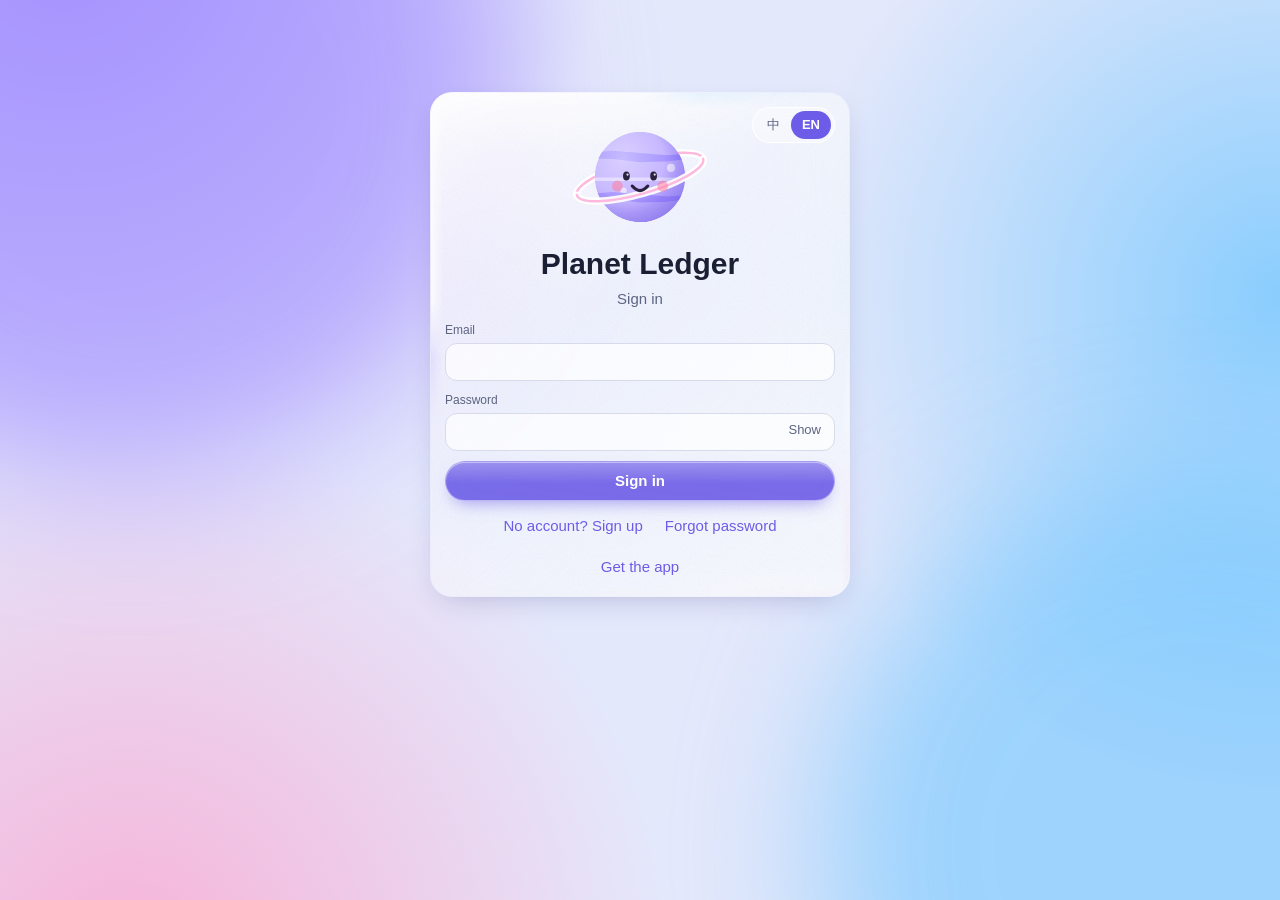
==== commit 245e14d5: "液态玻璃卡片的边缘更自然： 1. 高光与折射不再均匀分布：左上角最亮，沿边缘渐暗，右下为一段弱反光 2. 冷暖色边只出现在高光的尾部 Co-Authored-By: Claude Fable 5.2 " ====
--- a/index.html
+++ b/index.html
@@ -30,55 +30,55 @@
 <!-- 主屏幕图标 = 外观里选的"桌面图标"（记在 hl.launcherIcon，默认紫色品牌星）；越早换越好，"添加到主屏幕"时 Safari 取的是这时的图标 -->
 <script>try{var p=JSON.parse(localStorage.getItem('hl.launcherIcon'));if(/^(mercury|venus|earth|mars|jupiter|saturn|uranus|neptune|pluto)$/.test(p))document.querySelector('link[rel="apple-touch-icon"]').href='icons/planets/'+p+'-180.png';}catch(e){}</script>
 <link rel="icon" type="image/png" href="icons/favicon-32.png">
-<link rel="stylesheet" href="style.css?v=20261128155313">
-<link rel="stylesheet" href="css/home.css?v=20261128155313">
-<link rel="stylesheet" href="css/stats.css?v=20261128155313">
-<link rel="stylesheet" href="css/tags.css?v=20261128155313">
-<link rel="stylesheet" href="css/import.css?v=20261128155313">
-<link rel="stylesheet" href="css/aikey.css?v=20261128155313">
-<link rel="stylesheet" href="css/tidy.css?v=20261128155313">
-<link rel="stylesheet" href="css/extras.css?v=20261128155313">
-<link rel="stylesheet" href="css/editor.css?v=20261128155313">
-<link rel="stylesheet" href="css/ai.css?v=20261128155313">
-<link rel="stylesheet" href="css/cosmos.css?v=20261128155313">
-<link rel="stylesheet" href="css/onboard.css?v=20261128155313">
-<link rel="stylesheet" href="css/links.css?v=20261128155313">
-<link rel="stylesheet" href="css/intro.css?v=20261128155313">
-<link rel="stylesheet" href="css/themes.css?v=20261128155313">
+<link rel="stylesheet" href="style.css?v=20261128155709">
+<link rel="stylesheet" href="css/home.css?v=20261128155709">
+<link rel="stylesheet" href="css/stats.css?v=20261128155709">
+<link rel="stylesheet" href="css/tags.css?v=20261128155709">
+<link rel="stylesheet" href="css/import.css?v=20261128155709">
+<link rel="stylesheet" href="css/aikey.css?v=20261128155709">
+<link rel="stylesheet" href="css/tidy.css?v=20261128155709">
+<link rel="stylesheet" href="css/extras.css?v=20261128155709">
+<link rel="stylesheet" href="css/editor.css?v=20261128155709">
+<link rel="stylesheet" href="css/ai.css?v=20261128155709">
+<link rel="stylesheet" href="css/cosmos.css?v=20261128155709">
+<link rel="stylesheet" href="css/onboard.css?v=20261128155709">
+<link rel="stylesheet" href="css/links.css?v=20261128155709">
+<link rel="stylesheet" href="css/intro.css?v=20261128155709">
+<link rel="stylesheet" href="css/themes.css?v=20261128155709">
 </head>
 <body>
 <div id="app"></div>
-<script src="config.js?v=20261128155313"></script>
-<script src="shared.js?v=20261128155313"></script>
-<script src="planets.js?v=20261128155313"></script>
-<script src="flags.js?v=20261128155313"></script>
-<script src="icons.js?v=20261128155313"></script>
-<script src="more.js?v=20261128155313"></script>
-<script src="ai.js?v=20261128155313"></script>
+<script src="config.js?v=20261128155709"></script>
+<script src="shared.js?v=20261128155709"></script>
+<script src="planets.js?v=20261128155709"></script>
+<script src="flags.js?v=20261128155709"></script>
+<script src="icons.js?v=20261128155709"></script>
+<script src="more.js?v=20261128155709"></script>
+<script src="ai.js?v=20261128155709"></script>
 <!-- 功能模块（和手机端对齐的那些页面），各自往 MOD 里登记 -->
-<script src="modules/budget.js?v=20261128155313"></script>
-<script src="modules/monthly.js?v=20261128155313"></script>
-<script src="modules/mood.js?v=20261128155313"></script>
-<script src="modules/loans.js?v=20261128155313"></script>
-<script src="modules/schedules.js?v=20261128155313"></script>
-<script src="modules/backup.js?v=20261128155313"></script>
-<script src="modules/manage.js?v=20261128155313"></script>
-<script src="modules/editor.js?v=20261128155313"></script>
-<script src="modules/links.js?v=20261128155313"></script>
-<script src="modules/split.js?v=20261128155313"></script>
-<script src="modules/art.js?v=20261128155313"></script>
-<script src="modules/cosmos.js?v=20261128155313"></script>
+<script src="modules/budget.js?v=20261128155709"></script>
+<script src="modules/monthly.js?v=20261128155709"></script>
+<script src="modules/mood.js?v=20261128155709"></script>
+<script src="modules/loans.js?v=20261128155709"></script>
+<script src="modules/schedules.js?v=20261128155709"></script>
+<script src="modules/backup.js?v=20261128155709"></script>
+<script src="modules/manage.js?v=20261128155709"></script>
+<script src="modules/editor.js?v=20261128155709"></script>
+<script src="modules/links.js?v=20261128155709"></script>
+<script src="modules/split.js?v=20261128155709"></script>
+<script src="modules/art.js?v=20261128155709"></script>
+<script src="modules/cosmos.js?v=20261128155709"></script>
 <!-- 开场：品牌星 + 这个月的星飞过来；要在 app.js 之前，先盖住页面 -->
-<script src="modules/intro.js?v=20261128155313"></script>
-<script src="modules/tags.js?v=20261128155313"></script>
-<script src="modules/import.js?v=20261128155313"></script>
-<script src="modules/aikey.js?v=20261128155313"></script>
-<script src="modules/tidy.js?v=20261128155313"></script>
-<script src="modules/lock.js?v=20261128155313"></script>
-<script src="modules/reminders.js?v=20261128155313"></script>
-<script src="modules/voice.js?v=20261128155313"></script>
-<script src="modules/appearance.js?v=20261128155313"></script>
-<script src="modules/onboard.js?v=20261128155313"></script>
-<script src="app.js?v=20261128155313"></script>
+<script src="modules/intro.js?v=20261128155709"></script>
+<script src="modules/tags.js?v=20261128155709"></script>
+<script src="modules/import.js?v=20261128155709"></script>
+<script src="modules/aikey.js?v=20261128155709"></script>
+<script src="modules/tidy.js?v=20261128155709"></script>
+<script src="modules/lock.js?v=20261128155709"></script>
+<script src="modules/reminders.js?v=20261128155709"></script>
+<script src="modules/voice.js?v=20261128155709"></script>
+<script src="modules/appearance.js?v=20261128155709"></script>
+<script src="modules/onboard.js?v=20261128155709"></script>
+<script src="app.js?v=20261128155709"></script>
 </body>
 </html>
--- a/style.css
+++ b/style.css
@@ -11,8 +11,8 @@
   --income: #22a66e; --expense: #e5484d; --amber: #e08a00; --field: rgba(255, 255, 255, .7); --line: #d6daea;
   --edge1: rgba(255, 255, 255, .95); --edge2: rgba(255, 255, 255, .2); --edge3: rgba(255, 255, 255, .6); --shine: rgba(255, 255, 255, .7); --shine2: rgba(255, 255, 255, .22);
   /* 液态玻璃的边：内侧柔光（厚度）、侧边和下沿的反光、折射圈上的两道高光 */
-  --rim-glow: rgba(255, 255, 255, .85); --rim-glow2: rgba(255, 255, 255, .4); --rim-side: rgba(255, 255, 255, .5); --rim-low: rgba(255, 255, 255, .32);
-  --rim-hi: rgba(255, 255, 255, .55); --rim-hi2: rgba(255, 255, 255, .28); --rim-cool: rgba(120, 200, 255, .22); --rim-warm: rgba(255, 150, 215, .12);
+  /* 液态玻璃的边：光从左上来——左上角最亮（--rim-a），对角的右下是一段弱一些的反光（--rim-b），亮段的尾巴上带一点冷色、暖色、紫色的色边；面上两处柔光是玻璃的厚度 */
+  --rim-a: rgba(255, 255, 255, .8); --rim-b: rgba(255, 255, 255, .42); --rim-cool: rgba(120, 200, 255, .13); --rim-warm: rgba(255, 150, 215, .12); --rim-violet: rgba(160, 140, 255, .16); --rim-glow: rgba(255, 255, 255, .5); --rim-glow2: rgba(255, 255, 255, .22);
 }
 @media (prefers-color-scheme: dark) {
   :root {
@@ -21,8 +21,7 @@
     --text: #f1f2f8; --muted: #a6abc4; --primary: #a394ff; --on-primary: #14102e;
     --income: #3ddc97; --expense: #ff7b80; --amber: #f0a93a; --field: rgba(255, 255, 255, .06); --line: #34384f;
     --edge1: rgba(255, 255, 255, .34); --edge2: rgba(255, 255, 255, .05); --edge3: rgba(255, 255, 255, .18); --shine: rgba(255, 255, 255, .16); --shine2: rgba(255, 255, 255, .05);
-    --rim-glow: rgba(255, 255, 255, .2); --rim-glow2: rgba(255, 255, 255, .08); --rim-side: rgba(255, 255, 255, .12); --rim-low: rgba(255, 255, 255, .07);
-    --rim-hi: rgba(255, 255, 255, .2); --rim-hi2: rgba(255, 255, 255, .09); --rim-cool: rgba(120, 200, 255, .16); --rim-warm: rgba(255, 150, 215, .09);
+    --rim-a: rgba(255, 255, 255, .3); --rim-b: rgba(255, 255, 255, .15); --rim-cool: rgba(120, 200, 255, .12); --rim-warm: rgba(255, 150, 215, .09); --rim-violet: rgba(160, 140, 255, .12); --rim-glow: rgba(255, 255, 255, .12); --rim-glow2: rgba(255, 255, 255, .05);
     /* 深色下主题色很浅，彩色卡片用深一点的同色，白字才看得清 */
     --card-tint: #6a5ad8;
   }
@@ -44,33 +43,36 @@
 .tabs { display: flex; gap: 4px; padding: 4px; border-radius: 999px; background: var(--card); border: 1px solid var(--stroke); }
 .tabs button { border: 0; background: none; padding: 7px 16px; border-radius: 999px; cursor: pointer; color: var(--muted); }
 .tabs button.on { background: var(--primary); color: var(--on-primary); font-weight: 600; }
-/* 液态玻璃：一块有厚度的玻璃。半透明的面，背后的颜色被模糊并提亮；
-   边：一圈由亮到暗再到亮的细边，左上、右下各一道高光，边上一圈淡淡的冷暖色边（折射）；再往里一圈柔光是玻璃的厚度 */
+/* 液态玻璃：一块有厚度的玻璃。半透明的面，背后的颜色被模糊并提亮。
+   光从左上来，所以边上的高光和折射是不均匀的：左上角最亮、最宽，沿着上边和左边慢慢暗下去；右上、左下几乎没有；
+   右下角是一段弱一些的反光；亮段的尾巴上带一点冷色、暖色的色边（光穿过玻璃边分出来的颜色）。面上左上、右下各一团柔光是玻璃的厚度 */
 .card {
   position: relative; border-radius: 22px; padding: 14px; border: 1px solid transparent;
   background: linear-gradient(var(--card), var(--card)) padding-box,
     linear-gradient(135deg, var(--edge1), var(--edge2) 42%, var(--edge3)) border-box;
   backdrop-filter: blur(26px) saturate(180%); -webkit-backdrop-filter: blur(26px) saturate(180%);
-  box-shadow: inset 0 1px 0 var(--shine), inset 1px 0 0 var(--rim-side), inset 0 -1px 0 var(--rim-low),
-    inset 0 14px 22px -16px var(--rim-glow), inset 0 -16px 24px -20px var(--rim-glow2), inset 14px 0 22px -20px var(--rim-glow2),
-    0 10px 30px -12px rgba(40, 30, 110, .28);
+  box-shadow: 0 10px 30px -12px rgba(40, 30, 110, .28);
   transition: transform .25s cubic-bezier(.2, .9, .3, 1.3), box-shadow .25s;
-}
-.card::before { content: ""; position: absolute; inset: 0; border-radius: inherit; pointer-events: none; background: linear-gradient(180deg, var(--shine2), transparent 42%); }
-/* 折射的那一圈：贴着边的十来像素里，左上、右下各一道斜的高光，外面套一圈很淡的冷暖两色（光穿过玻璃边时分出来的色边），往里渐渐没有。
-   只用渐变画，不再叠第二层背景模糊：有的内核里遮罩管不住背景模糊，会把整张卡片的内容都糊掉 */
+  /* 面上的两团柔光：左上一团大的，右下一团小的 */
+  --glass-hot: radial-gradient(130% 84px at 10% 0%, var(--rim-glow), transparent 72%), radial-gradient(64% 52px at 94% 100%, var(--rim-glow2), transparent 72%);
+}
+.card::before { content: ""; position: absolute; inset: 0; border-radius: inherit; pointer-events: none; background: var(--glass-hot), linear-gradient(180deg, var(--shine2), transparent 42%); }
+/* 边上的那一圈：绕着卡片走一周，亮度和颜色一路在变（见上面的说明）；宽度也不一样——上边、左边宽，右边、下边窄。
+   只用渐变画，不叠第二层背景模糊：有的内核里遮罩管不住背景模糊，会把整张卡片的内容都糊掉 */
 .card::after {
   content: ""; position: absolute; inset: 0; border-radius: inherit; pointer-events: none;
-  background: linear-gradient(135deg, var(--rim-hi), transparent 26%, transparent 72%, var(--rim-hi2));
-  box-shadow: inset 0 0 0 1px var(--rim-cool), inset 0 0 0 2.5px var(--rim-warm);
-  -webkit-mask: linear-gradient(to right, #000, transparent 11px), linear-gradient(to left, #000, transparent 11px), linear-gradient(to bottom, #000, transparent 11px), linear-gradient(to top, #000, transparent 11px);
-  mask: linear-gradient(to right, #000, transparent 11px), linear-gradient(to left, #000, transparent 11px), linear-gradient(to bottom, #000, transparent 11px), linear-gradient(to top, #000, transparent 11px);
+  /* 角度从正上方顺时针数：左上角（约 285°）最亮，沿上边往右暗下去，尾巴带一点冷色；右下角（约 108°）一段弱反光，沿下边带一点暖色；右上、左下是空的 */
+  background: conic-gradient(from 0deg at 50% 50%, var(--rim-glow2) 0deg, var(--rim-cool) 14deg, transparent 40deg, transparent 84deg,
+    var(--rim-b) 104deg, var(--rim-b) 112deg, var(--rim-warm) 132deg, transparent 160deg, transparent 248deg,
+    var(--rim-violet) 266deg, var(--rim-a) 282deg, var(--rim-a) 292deg, var(--rim-b) 330deg, var(--rim-glow2) 360deg);
+  -webkit-mask: linear-gradient(to bottom, #000, transparent 15px), linear-gradient(to right, #000, transparent 12px), linear-gradient(to left, rgba(0, 0, 0, .75), transparent 7px), linear-gradient(to top, rgba(0, 0, 0, .9), transparent 9px);
+  mask: linear-gradient(to bottom, #000, transparent 15px), linear-gradient(to right, #000, transparent 12px), linear-gradient(to left, rgba(0, 0, 0, .75), transparent 7px), linear-gradient(to top, rgba(0, 0, 0, .9), transparent 9px);
 }
 /* 从底下升上来的面板、弹窗是实心的，不画这一圈 */
 .modal .card::after { display: none; }
 .card > * { position: relative; }
 .card.click { cursor: pointer; }
-.card.click:hover { transform: translateY(-3px) scale(1.01); box-shadow: inset 0 1px 0 var(--shine), 0 18px 40px -14px rgba(40, 30, 110, .4); }
+.card.click:hover { transform: translateY(-3px) scale(1.01); box-shadow: 0 18px 40px -14px rgba(40, 30, 110, .4); }
 .grid { display: grid; gap: 10px; grid-template-columns: minmax(0, 1fr); }
 /* 网格里的每一块都不许被一行不换行的长文字撑宽，否则整列会冲出屏幕，金额被挤到外面 */
 .grid > *, .cols > * { min-width: 0; }
@@ -179,7 +181,7 @@
 
 /* 浅色下的磨砂：卡片更透，上面撒一层极细的颗粒（和上沿的反光叠在同一层）；深色不变 */
 @media (prefers-color-scheme: light) {
-  .card::before { background: linear-gradient(180deg, var(--shine2), transparent 42%),
+  .card::before { background: var(--glass-hot), linear-gradient(180deg, var(--shine2), transparent 42%),
     url("data:image/svg+xml,%3Csvg xmlns='http://www.w3.org/2000/svg' width='120' height='120'%3E%3Cfilter id='n'%3E%3CfeTurbulence type='fractalNoise' baseFrequency='.9' numOctaves='2' stitchTiles='stitch'/%3E%3CfeColorMatrix type='saturate' values='0'/%3E%3C/filter%3E%3Crect width='120' height='120' filter='url(%23n)' opacity='.09'/%3E%3C/svg%3E"); }
   .modal .card { background: linear-gradient(rgba(244, 245, 253, .92), rgba(244, 245, 253, .92)) padding-box, linear-gradient(135deg, var(--edge1), var(--edge2) 42%, var(--edge3)) border-box; }
 }
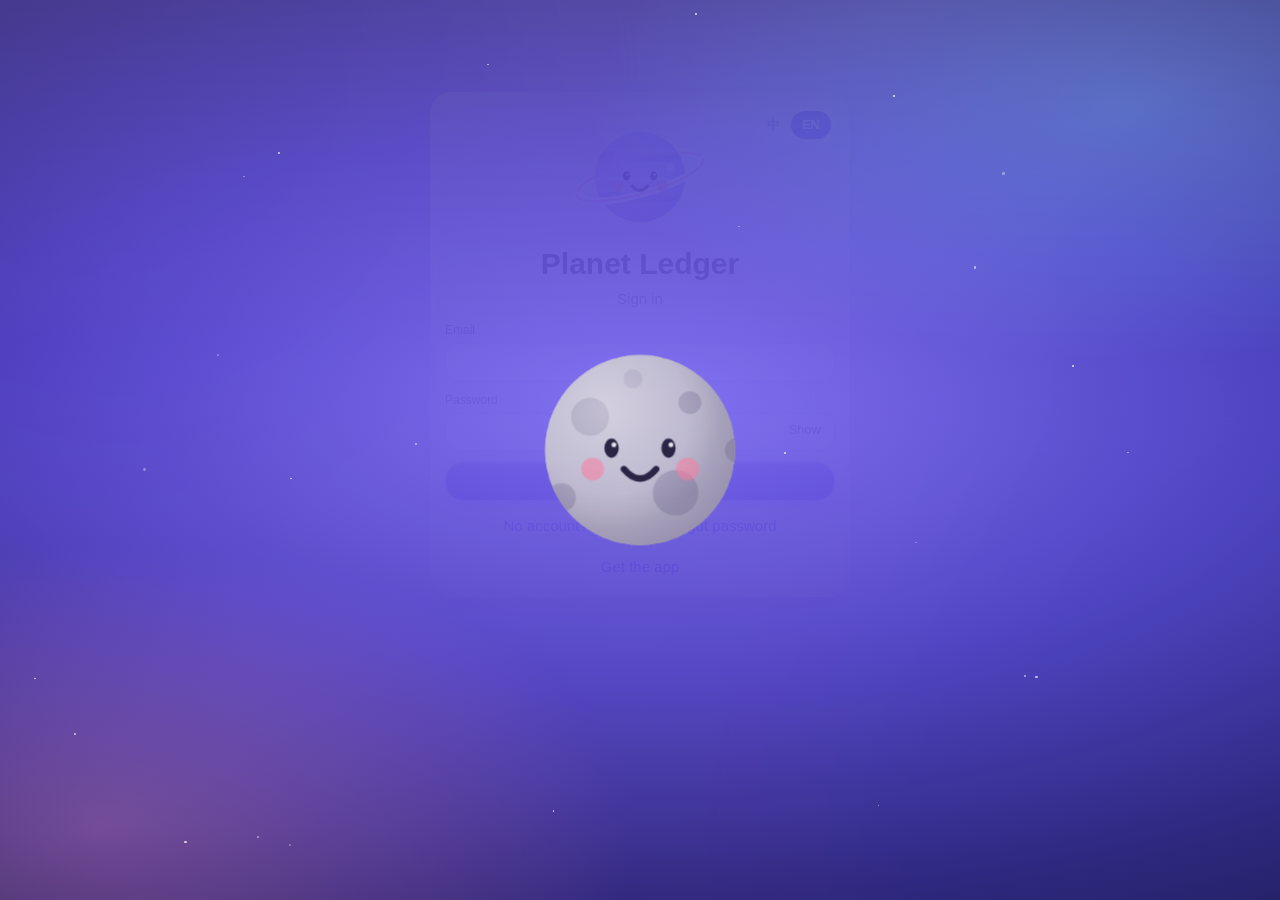
==== commit 30570a09: "记账页面改为一屏显示，无需左右滑动。 1. 分类排成三行；点击一级分类后，子分类以圆弧形式弹出，数量较多时分为两圈。 2. 账户、日期、标签等选项排成整齐的两行。 3. 修改账单时，删除移至标题旁，退" ====
--- a/index.html
+++ b/index.html
@@ -30,55 +30,55 @@
 <!-- 主屏幕图标 = 外观里选的"桌面图标"（记在 hl.launcherIcon，默认紫色品牌星）；越早换越好，"添加到主屏幕"时 Safari 取的是这时的图标 -->
 <script>try{var p=JSON.parse(localStorage.getItem('hl.launcherIcon'));if(/^(mercury|venus|earth|mars|jupiter|saturn|uranus|neptune|pluto)$/.test(p))document.querySelector('link[rel="apple-touch-icon"]').href='icons/planets/'+p+'-180.png';}catch(e){}</script>
 <link rel="icon" type="image/png" href="icons/favicon-32.png">
-<link rel="stylesheet" href="style.css?v=20261128155709">
-<link rel="stylesheet" href="css/home.css?v=20261128155709">
-<link rel="stylesheet" href="css/stats.css?v=20261128155709">
-<link rel="stylesheet" href="css/tags.css?v=20261128155709">
-<link rel="stylesheet" href="css/import.css?v=20261128155709">
-<link rel="stylesheet" href="css/aikey.css?v=20261128155709">
-<link rel="stylesheet" href="css/tidy.css?v=20261128155709">
-<link rel="stylesheet" href="css/extras.css?v=20261128155709">
-<link rel="stylesheet" href="css/editor.css?v=20261128155709">
-<link rel="stylesheet" href="css/ai.css?v=20261128155709">
-<link rel="stylesheet" href="css/cosmos.css?v=20261128155709">
-<link rel="stylesheet" href="css/onboard.css?v=20261128155709">
-<link rel="stylesheet" href="css/links.css?v=20261128155709">
-<link rel="stylesheet" href="css/intro.css?v=20261128155709">
-<link rel="stylesheet" href="css/themes.css?v=20261128155709">
+<link rel="stylesheet" href="style.css?v=20261128172924">
+<link rel="stylesheet" href="css/home.css?v=20261128172924">
+<link rel="stylesheet" href="css/stats.css?v=20261128172924">
+<link rel="stylesheet" href="css/tags.css?v=20261128172924">
+<link rel="stylesheet" href="css/import.css?v=20261128172924">
+<link rel="stylesheet" href="css/aikey.css?v=20261128172924">
+<link rel="stylesheet" href="css/tidy.css?v=20261128172924">
+<link rel="stylesheet" href="css/extras.css?v=20261128172924">
+<link rel="stylesheet" href="css/editor.css?v=20261128172924">
+<link rel="stylesheet" href="css/ai.css?v=20261128172924">
+<link rel="stylesheet" href="css/cosmos.css?v=20261128172924">
+<link rel="stylesheet" href="css/onboard.css?v=20261128172924">
+<link rel="stylesheet" href="css/links.css?v=20261128172924">
+<link rel="stylesheet" href="css/intro.css?v=20261128172924">
+<link rel="stylesheet" href="css/themes.css?v=20261128172924">
 </head>
 <body>
 <div id="app"></div>
-<script src="config.js?v=20261128155709"></script>
-<script src="shared.js?v=20261128155709"></script>
-<script src="planets.js?v=20261128155709"></script>
-<script src="flags.js?v=20261128155709"></script>
-<script src="icons.js?v=20261128155709"></script>
-<script src="more.js?v=20261128155709"></script>
-<script src="ai.js?v=20261128155709"></script>
+<script src="config.js?v=20261128172924"></script>
+<script src="shared.js?v=20261128172924"></script>
+<script src="planets.js?v=20261128172924"></script>
+<script src="flags.js?v=20261128172924"></script>
+<script src="icons.js?v=20261128172924"></script>
+<script src="more.js?v=20261128172924"></script>
+<script src="ai.js?v=20261128172924"></script>
 <!-- 功能模块（和手机端对齐的那些页面），各自往 MOD 里登记 -->
-<script src="modules/budget.js?v=20261128155709"></script>
-<script src="modules/monthly.js?v=20261128155709"></script>
-<script src="modules/mood.js?v=20261128155709"></script>
-<script src="modules/loans.js?v=20261128155709"></script>
-<script src="modules/schedules.js?v=20261128155709"></script>
-<script src="modules/backup.js?v=20261128155709"></script>
-<script src="modules/manage.js?v=20261128155709"></script>
-<script src="modules/editor.js?v=20261128155709"></script>
-<script src="modules/links.js?v=20261128155709"></script>
-<script src="modules/split.js?v=20261128155709"></script>
-<script src="modules/art.js?v=20261128155709"></script>
-<script src="modules/cosmos.js?v=20261128155709"></script>
+<script src="modules/budget.js?v=20261128172924"></script>
+<script src="modules/monthly.js?v=20261128172924"></script>
+<script src="modules/mood.js?v=20261128172924"></script>
+<script src="modules/loans.js?v=20261128172924"></script>
+<script src="modules/schedules.js?v=20261128172924"></script>
+<script src="modules/backup.js?v=20261128172924"></script>
+<script src="modules/manage.js?v=20261128172924"></script>
+<script src="modules/editor.js?v=20261128172924"></script>
+<script src="modules/links.js?v=20261128172924"></script>
+<script src="modules/split.js?v=20261128172924"></script>
+<script src="modules/art.js?v=20261128172924"></script>
+<script src="modules/cosmos.js?v=20261128172924"></script>
 <!-- 开场：品牌星 + 这个月的星飞过来；要在 app.js 之前，先盖住页面 -->
-<script src="modules/intro.js?v=20261128155709"></script>
-<script src="modules/tags.js?v=20261128155709"></script>
-<script src="modules/import.js?v=20261128155709"></script>
-<script src="modules/aikey.js?v=20261128155709"></script>
-<script src="modules/tidy.js?v=20261128155709"></script>
-<script src="modules/lock.js?v=20261128155709"></script>
-<script src="modules/reminders.js?v=20261128155709"></script>
-<script src="modules/voice.js?v=20261128155709"></script>
-<script src="modules/appearance.js?v=20261128155709"></script>
-<script src="modules/onboard.js?v=20261128155709"></script>
-<script src="app.js?v=20261128155709"></script>
+<script src="modules/intro.js?v=20261128172924"></script>
+<script src="modules/tags.js?v=20261128172924"></script>
+<script src="modules/import.js?v=20261128172924"></script>
+<script src="modules/aikey.js?v=20261128172924"></script>
+<script src="modules/tidy.js?v=20261128172924"></script>
+<script src="modules/lock.js?v=20261128172924"></script>
+<script src="modules/reminders.js?v=20261128172924"></script>
+<script src="modules/voice.js?v=20261128172924"></script>
+<script src="modules/appearance.js?v=20261128172924"></script>
+<script src="modules/onboard.js?v=20261128172924"></script>
+<script src="app.js?v=20261128172924"></script>
 </body>
 </html>
--- a/style.css
+++ b/style.css
@@ -27,7 +27,8 @@
   }
 }
 * { box-sizing: border-box; }
-html, body { margin: 0; min-height: 100%; }
+/* overflow-anchor: none：首页卡片收起、页面变矮时，不让浏览器为了"稳住"下面的内容去改滚动位置（会让卡片收了又弹开） */
+html, body { margin: 0; min-height: 100%; overflow-anchor: none; }
 body {
   font: 15px/1.5 -apple-system, BlinkMacSystemFont, "Segoe UI", "PingFang SC", "Microsoft YaHei", sans-serif;
   color: var(--text); background: var(--bg); background-attachment: fixed;
@@ -396,6 +397,9 @@
 .ed-modal .card.ed-sheet { display: flex; flex-direction: column; gap: 10px; padding: 14px; width: min(520px, 100%); height: min(800px, calc(100vh - 32px)); max-height: none; overflow: hidden; }
 .ed-head { flex: none; display: flex; align-items: center; gap: 8px; }
 .ed-head b { font-size: 17px; white-space: nowrap; }
+/* 修改时的删除：标题旁边的小圆钮（不和账户、日期那些选项挤在一起，选项才能两行放完） */
+.ed-del { display: grid; place-items: center; background: color-mix(in srgb, var(--expense) 12%, transparent); }
+.ed-del .ed-ic { width: 16px; height: 16px; stroke: var(--expense); }
 .ed-head .seg { margin-left: auto; flex: 0 1 210px; flex-wrap: nowrap; }
 .ed-head .seg button { padding: 5px 4px; white-space: nowrap; }
 .ed-x { flex: none; width: 32px; height: 32px; border-radius: 50%; border: 0; background: color-mix(in srgb, var(--text) 8%, transparent); color: var(--text); cursor: pointer; font-size: 13px; }
@@ -409,35 +413,87 @@
 .ed-scroll { flex: 1 1 auto; min-height: 0; overflow-y: auto; overscroll-behavior: contain; -webkit-overflow-scrolling: touch; display: grid; gap: 10px; align-content: start; margin: 0 -4px; padding: 2px 4px; }
 .ed-box { border-radius: 20px; padding: 8px; background: var(--card); border: 1px solid var(--stroke); }
 .ed-move { padding: 12px; display: grid; gap: 8px; }
-.ed-cats { display: grid; grid-template-columns: repeat(6, minmax(0, 1fr)); gap: 2px 0; }
-.ed-cat { border: 0; background: none; display: flex; flex-direction: column; align-items: center; gap: 2px; padding: 5px 0 4px; border-radius: 14px; cursor: pointer; color: var(--text); font-size: 10.5px; min-width: 0; touch-action: manipulation; }
-.ed-cat .tile { width: 34px; height: 34px; border-radius: 11px; }
-.ed-cat span { max-width: 100%; padding: 0 2px; overflow: hidden; text-overflow: ellipsis; white-space: nowrap; }
+/* 记一笔要一屏放完：分类格的列数由 editor.js 给（--cols，够宽 7 列），每格的高度固定（--ch，矮屏幕上会小一点），这样三行就放得下 20 个分类 */
+.ed-cats { --ch: clamp(50px, 6.4vh, 56px); --ts: calc(var(--ch) - 20px); --cy: calc(var(--ch) / 2 - 6px); display: grid; grid-template-columns: repeat(var(--cols, 6), minmax(0, 1fr)); gap: 2px 0; }
+.ed-cat { border: 0; background: none; display: flex; flex-direction: column; align-items: center; justify-content: flex-start; gap: 2px; position: relative; height: var(--ch); padding: 4px 0 0; border-radius: 14px; cursor: pointer; color: var(--text); font-size: 10.5px; line-height: 14px; min-width: 0; touch-action: manipulation; }
+.ed-cat .tile { width: var(--ts); height: var(--ts); border-radius: 11px; flex: none; }
+/* 选了子分类的那一格：名字换成子分类的，图标右上角一个小圆点（不占名字的地方，四个字的名字在窄屏上也放得下） */
+.ed-cat.sub::after { content: ""; position: absolute; top: 2px; left: calc(50% + var(--ts) / 2 - 7px); width: 7px; height: 7px; border-radius: 50%; background: var(--primary); border: 2px solid var(--bg); }
+.ed-cat span { max-width: 100%; padding: 0; overflow: hidden; text-overflow: ellipsis; white-space: nowrap; }
 .ed-cat.on { background: color-mix(in srgb, var(--primary) 16%, transparent); color: var(--primary); font-weight: 600; }
-.ed-subs { display: flex; gap: 6px; overflow-x: auto; padding: 6px 4px 2px; scrollbar-width: none; }
-.ed-subs::-webkit-scrollbar { display: none; }
-.ed-sub { flex: none; display: inline-flex; align-items: center; gap: 4px; border: 1px solid var(--stroke); background: var(--field); border-radius: 999px; padding: 5px 10px; font-size: 12px; cursor: pointer; color: var(--text); touch-action: manipulation; }
-.ed-sub .ed-ic { width: 14px; height: 14px; }
-.ed-sub.on { background: var(--primary); color: var(--on-primary); border-color: transparent; }
-.ed-sub.on .ed-ic { stroke: var(--on-primary); }
+/* 子分类的圆弧：点一个一级分类，子分类从它的图标周围弹出来（位置由 editor.js 的 edArc 算好放在 --x / --y 里） */
+.ed-cats { position: relative; }
+.ed-arc { position: absolute; inset: 0; z-index: 6; }
+/* 弹出来时整张记账页都压暗（这一层铺满整页），子分类可以伸到分类格外面去 */
+.ed-scroll.arc { overflow: visible; }
+.ed-arc-bg { position: fixed; inset: 0; border: 0; padding: 0; border-radius: inherit; background: color-mix(in srgb, var(--bg) 74%, transparent); cursor: default; animation: ed-arc-fade .18s ease-out both; }
+.ed-arc-c, .ed-arc-b { position: absolute; left: var(--cx); top: calc(var(--row) * (var(--ch) + 2px) + var(--cy, 20px)); }
+.ed-arc-c { transform: translate(-50%, -50%); pointer-events: none; border-radius: 13px; box-shadow: 0 0 0 3px color-mix(in srgb, var(--primary) 55%, transparent), 0 6px 14px -6px rgba(40, 30, 110, .5); animation: ed-arc-pop .22s cubic-bezier(.2, .9, .3, 1.4) both; }
+.ed-arc-c .tile { width: var(--ts); height: var(--ts); border-radius: 11px; display: grid; }
+.ed-arc-b {
+  display: flex; flex-direction: column; align-items: center; gap: 3px; width: 58px; padding: 0; border: 0; background: none; cursor: pointer;
+  color: var(--text); font-size: 10.5px; line-height: 14px; font-weight: 600; touch-action: manipulation; -webkit-tap-highlight-color: transparent;
+  transform: translate(calc(-50% + var(--x)), calc(-21px + var(--y)));
+  animation: ed-arc-out .34s cubic-bezier(.2, .9, .3, 1.35) var(--d) both;
+}
+.ed-arc-b .tile { width: 42px; height: 42px; border-radius: 50%; box-shadow: 0 6px 14px -6px rgba(40, 30, 110, .45), inset 0 1px 0 rgba(255, 255, 255, .35); }
+.ed-arc-b span:last-child { max-width: 64px; padding: 1px 6px; border-radius: 999px; background: color-mix(in srgb, var(--bg) 82%, transparent); overflow: hidden; text-overflow: ellipsis; white-space: nowrap; }
+.ed-arc-b.on .tile { box-shadow: 0 0 0 3px var(--primary), 0 6px 14px -6px rgba(40, 30, 110, .45); }
+.ed-arc-b.on span:last-child { background: var(--primary); color: var(--on-primary); }
+.ed-arc-b:active .tile { transform: scale(.9); }
+@keyframes ed-arc-out { from { transform: translate(-50%, -21px) scale(.3); opacity: 0; } }
+@keyframes ed-arc-pop { from { transform: translate(-50%, -50%) scale(.7); } }
+@keyframes ed-arc-fade { from { opacity: 0; } }
+@media (prefers-reduced-motion: reduce) { .ed-arc-b, .ed-arc-c, .ed-arc-bg { animation: none; } }
 .ed-chips { display: flex; flex-wrap: wrap; gap: 8px; align-items: center; }
+/* 账户、日期、标签这些选项：固定三列、一样宽，两行放完，不用滑 */
+.ed-grid3 { display: grid; grid-template-columns: repeat(3, minmax(0, 1fr)); gap: 7px; }
+.ed-grid3 .chip { justify-content: center; min-width: 0; height: 36px; padding: 0 8px; }
+.ed-grid3 .chip.lead { padding-left: 6px; }
+/* 备注占一整行；修改支出时右边让出一格给“退款 · 报销” */
+.ed-noterow { align-items: start; }
+.ed-noterow .ed-note { grid-column: span 3; }
+.ed-noterow.two .ed-note { grid-column: span 2; }
 .ed-chips .chip { color: var(--text); touch-action: manipulation; max-width: 100%; }
 .ed-chips .chip > span:not(.tile) { overflow: hidden; text-overflow: ellipsis; white-space: nowrap; }
 .chip.on { background: color-mix(in srgb, var(--primary) 14%, transparent); border-color: color-mix(in srgb, var(--primary) 50%, transparent); }
 .chip.danger { color: var(--expense); border-color: color-mix(in srgb, var(--expense) 45%, transparent); }
 .ed-datechip { position: relative; overflow: hidden; }
 .ed-datechip input { position: absolute; inset: 0; width: 100%; height: 100%; opacity: 0; padding: 0; border: 0; font-size: 16px; cursor: pointer; }
-.ed-note { display: flex; align-items: flex-start; gap: 10px; padding: 10px 14px; border-radius: 16px; background: var(--field); border: 1px solid var(--line); cursor: text; }
+.ed-note { display: flex; align-items: flex-start; gap: 10px; padding: 7px 14px; border-radius: 16px; background: var(--field); border: 1px solid var(--line); cursor: text; }
 .ed-note .ed-ic { margin-top: 3px; }
 .ed-note textarea { flex: 1; border: 0; background: none; padding: 0; min-height: 0; resize: none; outline: none !important; font-size: 16px; line-height: 22px; border-radius: 0; field-sizing: content; max-height: 110px; }
 .ed-keys { flex: none; display: grid; grid-template-columns: repeat(4, minmax(0, 1fr)); gap: 7px; }
-.ed-key { height: 48px; border: 0; border-radius: 14px; background: color-mix(in srgb, var(--text) 6%, transparent); color: var(--text); font: 400 22px var(--num-font); cursor: pointer; touch-action: manipulation; -webkit-user-select: none; user-select: none; transition: background .12s, transform .12s; }
+.ed-key { height: clamp(40px, 5.2vh, 50px); border: 0; border-radius: 14px; background: color-mix(in srgb, var(--text) 6%, transparent); color: var(--text); font: 400 22px var(--num-font); cursor: pointer; touch-action: manipulation; -webkit-user-select: none; user-select: none; transition: background .12s, transform .12s; }
 .ed-key:active { background: color-mix(in srgb, var(--primary) 24%, transparent); transform: scale(.96); }
 .ed-key.op { background: color-mix(in srgb, var(--primary) 11%, transparent); color: var(--primary); font-weight: 500; }
 .ed-key.txt { font: 500 15px -apple-system, BlinkMacSystemFont, "PingFang SC", sans-serif; }
 .ed-key.save { background: var(--primary); color: var(--on-primary); font: 600 17px -apple-system, BlinkMacSystemFont, "PingFang SC", sans-serif; }
 .ed-key.save.dim { opacity: .45; }
 .ed-sheet.typing .ed-keys { display: none; }
+/* 矮屏幕（iPhone SE、8 这一类，高度不到 700）：各处都收紧一点，记一笔仍然一屏放完、不用滑 */
+@media (max-height: 700px) {
+  .ed-modal .card.ed-sheet { gap: 7px; }
+  .ed-amount { padding: 6px 14px; }
+  .ed-amt { font-size: 30px; }
+  .ed-scroll { gap: 7px; }
+  .ed-box { padding: 6px 8px; }
+  .ed-cats { --ch: 47px; --ts: 29px; --cy: 18px; }
+  .ed-cat { padding-top: 3px; gap: 1px; }
+  .ed-cat .tile, .ed-arc-c .tile { border-radius: 10px; }
+  .ed-grid3 { gap: 6px; }
+  .ed-grid3 .chip { height: 33px; }
+  .ed-note { padding: 5px 14px; }
+  .ed-keys { gap: 6px; }
+  .ed-key { height: 39px; font-size: 20px; }
+}
+/* 更矮的（高度不到 650 的旧安卓机） */
+@media (max-height: 650px) {
+  .ed-modal .card.ed-sheet { gap: 6px; }
+  .ed-amount { padding: 4px 14px; }
+  .ed-key { height: 36px; }
+  .ed-note { padding: 4px 14px; }
+}
 .ed-sheet > .ed-pop { position: absolute; inset: 0; z-index: 5; display: flex; align-items: flex-end; background: rgba(10, 12, 30, .35); border-radius: inherit; }
 .ed-popcard { width: 100%; max-height: 72%; overflow-y: auto; overscroll-behavior: contain; background: var(--bg); border-radius: 22px; padding: 14px; display: grid; gap: 10px; align-content: start; box-shadow: 0 -10px 30px -12px rgba(20, 16, 60, .4); }
 .ed-opts { display: grid; gap: 2px; }
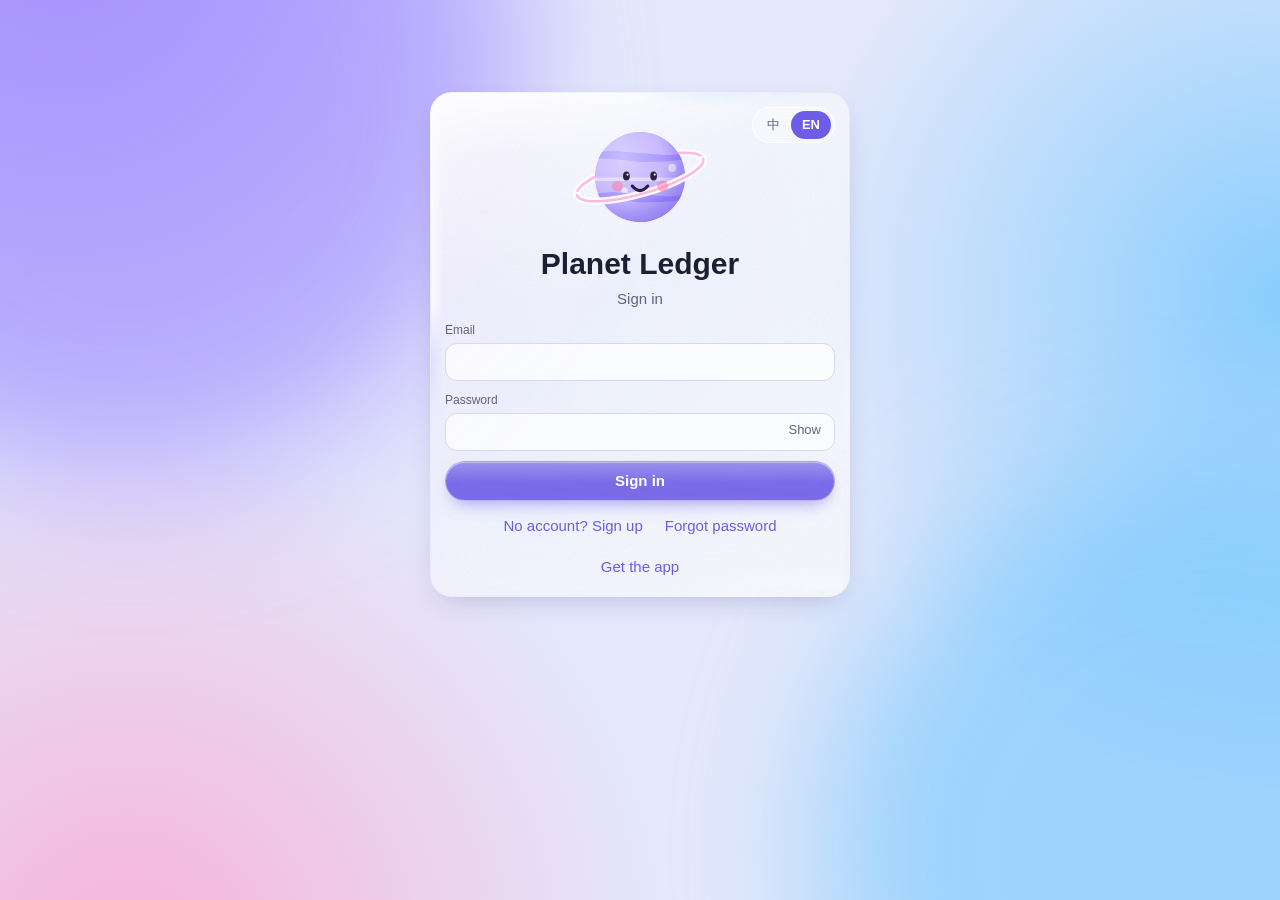
==== commit 97c1e829: "子分类的圆弧弹出做了调整。 1. 子分类最多排成两圈；数量较多时，两圈一同向外放大，不再挤成三圈。 Co-Authored-By: Claude Fable 5.2 <noreply@anthropi" ====
--- a/index.html
+++ b/index.html
@@ -30,55 +30,55 @@
 <!-- 主屏幕图标 = 外观里选的"桌面图标"（记在 hl.launcherIcon，默认紫色品牌星）；越早换越好，"添加到主屏幕"时 Safari 取的是这时的图标 -->
 <script>try{var p=JSON.parse(localStorage.getItem('hl.launcherIcon'));if(/^(mercury|venus|earth|mars|jupiter|saturn|uranus|neptune|pluto)$/.test(p))document.querySelector('link[rel="apple-touch-icon"]').href='icons/planets/'+p+'-180.png';}catch(e){}</script>
 <link rel="icon" type="image/png" href="icons/favicon-32.png">
-<link rel="stylesheet" href="style.css?v=20261128172924">
-<link rel="stylesheet" href="css/home.css?v=20261128172924">
-<link rel="stylesheet" href="css/stats.css?v=20261128172924">
-<link rel="stylesheet" href="css/tags.css?v=20261128172924">
-<link rel="stylesheet" href="css/import.css?v=20261128172924">
-<link rel="stylesheet" href="css/aikey.css?v=20261128172924">
-<link rel="stylesheet" href="css/tidy.css?v=20261128172924">
-<link rel="stylesheet" href="css/extras.css?v=20261128172924">
-<link rel="stylesheet" href="css/editor.css?v=20261128172924">
-<link rel="stylesheet" href="css/ai.css?v=20261128172924">
-<link rel="stylesheet" href="css/cosmos.css?v=20261128172924">
-<link rel="stylesheet" href="css/onboard.css?v=20261128172924">
-<link rel="stylesheet" href="css/links.css?v=20261128172924">
-<link rel="stylesheet" href="css/intro.css?v=20261128172924">
-<link rel="stylesheet" href="css/themes.css?v=20261128172924">
+<link rel="stylesheet" href="style.css?v=20261128181138">
+<link rel="stylesheet" href="css/home.css?v=20261128181138">
+<link rel="stylesheet" href="css/stats.css?v=20261128181138">
+<link rel="stylesheet" href="css/tags.css?v=20261128181138">
+<link rel="stylesheet" href="css/import.css?v=20261128181138">
+<link rel="stylesheet" href="css/aikey.css?v=20261128181138">
+<link rel="stylesheet" href="css/tidy.css?v=20261128181138">
+<link rel="stylesheet" href="css/extras.css?v=20261128181138">
+<link rel="stylesheet" href="css/editor.css?v=20261128181138">
+<link rel="stylesheet" href="css/ai.css?v=20261128181138">
+<link rel="stylesheet" href="css/cosmos.css?v=20261128181138">
+<link rel="stylesheet" href="css/onboard.css?v=20261128181138">
+<link rel="stylesheet" href="css/links.css?v=20261128181138">
+<link rel="stylesheet" href="css/intro.css?v=20261128181138">
+<link rel="stylesheet" href="css/themes.css?v=20261128181138">
 </head>
 <body>
 <div id="app"></div>
-<script src="config.js?v=20261128172924"></script>
-<script src="shared.js?v=20261128172924"></script>
-<script src="planets.js?v=20261128172924"></script>
-<script src="flags.js?v=20261128172924"></script>
-<script src="icons.js?v=20261128172924"></script>
-<script src="more.js?v=20261128172924"></script>
-<script src="ai.js?v=20261128172924"></script>
+<script src="config.js?v=20261128181138"></script>
+<script src="shared.js?v=20261128181138"></script>
+<script src="planets.js?v=20261128181138"></script>
+<script src="flags.js?v=20261128181138"></script>
+<script src="icons.js?v=20261128181138"></script>
+<script src="more.js?v=20261128181138"></script>
+<script src="ai.js?v=20261128181138"></script>
 <!-- 功能模块（和手机端对齐的那些页面），各自往 MOD 里登记 -->
-<script src="modules/budget.js?v=20261128172924"></script>
-<script src="modules/monthly.js?v=20261128172924"></script>
-<script src="modules/mood.js?v=20261128172924"></script>
-<script src="modules/loans.js?v=20261128172924"></script>
-<script src="modules/schedules.js?v=20261128172924"></script>
-<script src="modules/backup.js?v=20261128172924"></script>
-<script src="modules/manage.js?v=20261128172924"></script>
-<script src="modules/editor.js?v=20261128172924"></script>
-<script src="modules/links.js?v=20261128172924"></script>
-<script src="modules/split.js?v=20261128172924"></script>
-<script src="modules/art.js?v=20261128172924"></script>
-<script src="modules/cosmos.js?v=20261128172924"></script>
+<script src="modules/budget.js?v=20261128181138"></script>
+<script src="modules/monthly.js?v=20261128181138"></script>
+<script src="modules/mood.js?v=20261128181138"></script>
+<script src="modules/loans.js?v=20261128181138"></script>
+<script src="modules/schedules.js?v=20261128181138"></script>
+<script src="modules/backup.js?v=20261128181138"></script>
+<script src="modules/manage.js?v=20261128181138"></script>
+<script src="modules/editor.js?v=20261128181138"></script>
+<script src="modules/links.js?v=20261128181138"></script>
+<script src="modules/split.js?v=20261128181138"></script>
+<script src="modules/art.js?v=20261128181138"></script>
+<script src="modules/cosmos.js?v=20261128181138"></script>
 <!-- 开场：品牌星 + 这个月的星飞过来；要在 app.js 之前，先盖住页面 -->
-<script src="modules/intro.js?v=20261128172924"></script>
-<script src="modules/tags.js?v=20261128172924"></script>
-<script src="modules/import.js?v=20261128172924"></script>
-<script src="modules/aikey.js?v=20261128172924"></script>
-<script src="modules/tidy.js?v=20261128172924"></script>
-<script src="modules/lock.js?v=20261128172924"></script>
-<script src="modules/reminders.js?v=20261128172924"></script>
-<script src="modules/voice.js?v=20261128172924"></script>
-<script src="modules/appearance.js?v=20261128172924"></script>
-<script src="modules/onboard.js?v=20261128172924"></script>
-<script src="app.js?v=20261128172924"></script>
+<script src="modules/intro.js?v=20261128181138"></script>
+<script src="modules/tags.js?v=20261128181138"></script>
+<script src="modules/import.js?v=20261128181138"></script>
+<script src="modules/aikey.js?v=20261128181138"></script>
+<script src="modules/tidy.js?v=20261128181138"></script>
+<script src="modules/lock.js?v=20261128181138"></script>
+<script src="modules/reminders.js?v=20261128181138"></script>
+<script src="modules/voice.js?v=20261128181138"></script>
+<script src="modules/appearance.js?v=20261128181138"></script>
+<script src="modules/onboard.js?v=20261128181138"></script>
+<script src="app.js?v=20261128181138"></script>
 </body>
 </html>
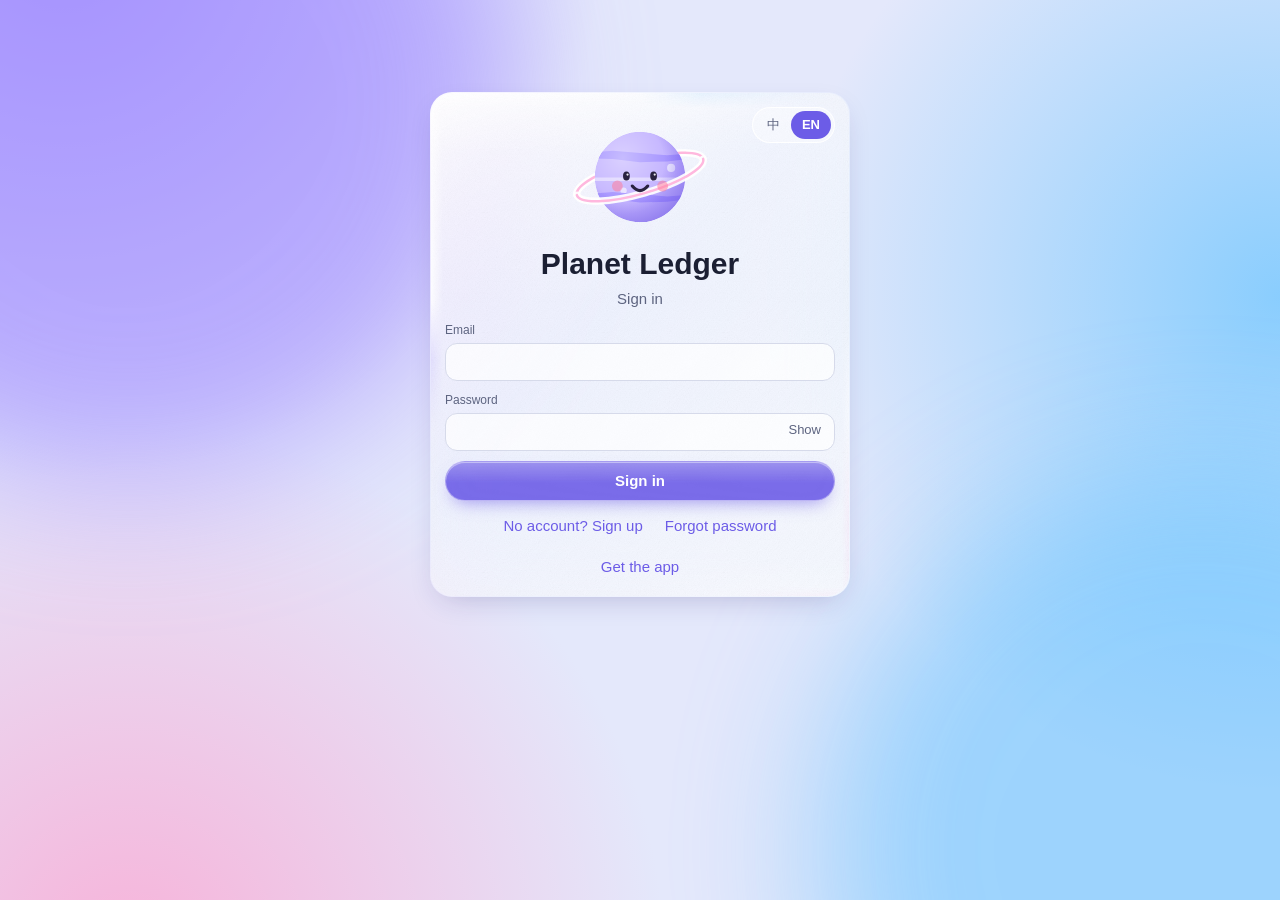
==== commit c732f1d4: "记账页面的数字键盘做了调整。 1. 备注与数字键盘之间不再留空，数字键随屏幕高度加高。 Co-Authored-By: Claude Fable 5.2 <noreply@anthropic.com>" ====
--- a/index.html
+++ b/index.html
@@ -30,55 +30,55 @@
 <!-- 主屏幕图标 = 外观里选的"桌面图标"（记在 hl.launcherIcon，默认紫色品牌星）；越早换越好，"添加到主屏幕"时 Safari 取的是这时的图标 -->
 <script>try{var p=JSON.parse(localStorage.getItem('hl.launcherIcon'));if(/^(mercury|venus|earth|mars|jupiter|saturn|uranus|neptune|pluto)$/.test(p))document.querySelector('link[rel="apple-touch-icon"]').href='icons/planets/'+p+'-180.png';}catch(e){}</script>
 <link rel="icon" type="image/png" href="icons/favicon-32.png">
-<link rel="stylesheet" href="style.css?v=20261128181138">
-<link rel="stylesheet" href="css/home.css?v=20261128181138">
-<link rel="stylesheet" href="css/stats.css?v=20261128181138">
-<link rel="stylesheet" href="css/tags.css?v=20261128181138">
-<link rel="stylesheet" href="css/import.css?v=20261128181138">
-<link rel="stylesheet" href="css/aikey.css?v=20261128181138">
-<link rel="stylesheet" href="css/tidy.css?v=20261128181138">
-<link rel="stylesheet" href="css/extras.css?v=20261128181138">
-<link rel="stylesheet" href="css/editor.css?v=20261128181138">
-<link rel="stylesheet" href="css/ai.css?v=20261128181138">
-<link rel="stylesheet" href="css/cosmos.css?v=20261128181138">
-<link rel="stylesheet" href="css/onboard.css?v=20261128181138">
-<link rel="stylesheet" href="css/links.css?v=20261128181138">
-<link rel="stylesheet" href="css/intro.css?v=20261128181138">
-<link rel="stylesheet" href="css/themes.css?v=20261128181138">
+<link rel="stylesheet" href="style.css?v=20261128190234">
+<link rel="stylesheet" href="css/home.css?v=20261128190234">
+<link rel="stylesheet" href="css/stats.css?v=20261128190234">
+<link rel="stylesheet" href="css/tags.css?v=20261128190234">
+<link rel="stylesheet" href="css/import.css?v=20261128190234">
+<link rel="stylesheet" href="css/aikey.css?v=20261128190234">
+<link rel="stylesheet" href="css/tidy.css?v=20261128190234">
+<link rel="stylesheet" href="css/extras.css?v=20261128190234">
+<link rel="stylesheet" href="css/editor.css?v=20261128190234">
+<link rel="stylesheet" href="css/ai.css?v=20261128190234">
+<link rel="stylesheet" href="css/cosmos.css?v=20261128190234">
+<link rel="stylesheet" href="css/onboard.css?v=20261128190234">
+<link rel="stylesheet" href="css/links.css?v=20261128190234">
+<link rel="stylesheet" href="css/intro.css?v=20261128190234">
+<link rel="stylesheet" href="css/themes.css?v=20261128190234">
 </head>
 <body>
 <div id="app"></div>
-<script src="config.js?v=20261128181138"></script>
-<script src="shared.js?v=20261128181138"></script>
-<script src="planets.js?v=20261128181138"></script>
-<script src="flags.js?v=20261128181138"></script>
-<script src="icons.js?v=20261128181138"></script>
-<script src="more.js?v=20261128181138"></script>
-<script src="ai.js?v=20261128181138"></script>
+<script src="config.js?v=20261128190234"></script>
+<script src="shared.js?v=20261128190234"></script>
+<script src="planets.js?v=20261128190234"></script>
+<script src="flags.js?v=20261128190234"></script>
+<script src="icons.js?v=20261128190234"></script>
+<script src="more.js?v=20261128190234"></script>
+<script src="ai.js?v=20261128190234"></script>
 <!-- 功能模块（和手机端对齐的那些页面），各自往 MOD 里登记 -->
-<script src="modules/budget.js?v=20261128181138"></script>
-<script src="modules/monthly.js?v=20261128181138"></script>
-<script src="modules/mood.js?v=20261128181138"></script>
-<script src="modules/loans.js?v=20261128181138"></script>
-<script src="modules/schedules.js?v=20261128181138"></script>
-<script src="modules/backup.js?v=20261128181138"></script>
-<script src="modules/manage.js?v=20261128181138"></script>
-<script src="modules/editor.js?v=20261128181138"></script>
-<script src="modules/links.js?v=20261128181138"></script>
-<script src="modules/split.js?v=20261128181138"></script>
-<script src="modules/art.js?v=20261128181138"></script>
-<script src="modules/cosmos.js?v=20261128181138"></script>
+<script src="modules/budget.js?v=20261128190234"></script>
+<script src="modules/monthly.js?v=20261128190234"></script>
+<script src="modules/mood.js?v=20261128190234"></script>
+<script src="modules/loans.js?v=20261128190234"></script>
+<script src="modules/schedules.js?v=20261128190234"></script>
+<script src="modules/backup.js?v=20261128190234"></script>
+<script src="modules/manage.js?v=20261128190234"></script>
+<script src="modules/editor.js?v=20261128190234"></script>
+<script src="modules/links.js?v=20261128190234"></script>
+<script src="modules/split.js?v=20261128190234"></script>
+<script src="modules/art.js?v=20261128190234"></script>
+<script src="modules/cosmos.js?v=20261128190234"></script>
 <!-- 开场：品牌星 + 这个月的星飞过来；要在 app.js 之前，先盖住页面 -->
-<script src="modules/intro.js?v=20261128181138"></script>
-<script src="modules/tags.js?v=20261128181138"></script>
-<script src="modules/import.js?v=20261128181138"></script>
-<script src="modules/aikey.js?v=20261128181138"></script>
-<script src="modules/tidy.js?v=20261128181138"></script>
-<script src="modules/lock.js?v=20261128181138"></script>
-<script src="modules/reminders.js?v=20261128181138"></script>
-<script src="modules/voice.js?v=20261128181138"></script>
-<script src="modules/appearance.js?v=20261128181138"></script>
-<script src="modules/onboard.js?v=20261128181138"></script>
-<script src="app.js?v=20261128181138"></script>
+<script src="modules/intro.js?v=20261128190234"></script>
+<script src="modules/tags.js?v=20261128190234"></script>
+<script src="modules/import.js?v=20261128190234"></script>
+<script src="modules/aikey.js?v=20261128190234"></script>
+<script src="modules/tidy.js?v=20261128190234"></script>
+<script src="modules/lock.js?v=20261128190234"></script>
+<script src="modules/reminders.js?v=20261128190234"></script>
+<script src="modules/voice.js?v=20261128190234"></script>
+<script src="modules/appearance.js?v=20261128190234"></script>
+<script src="modules/onboard.js?v=20261128190234"></script>
+<script src="app.js?v=20261128190234"></script>
 </body>
 </html>
--- a/style.css
+++ b/style.css
@@ -410,7 +410,7 @@
 .ed-amt { font-size: 34px; line-height: 1.2; overflow: hidden; text-overflow: ellipsis; }
 .ed-amt.long { font-size: 26px; } .ed-amt.zero { color: var(--muted); opacity: .55; } .ed-amt.bad { color: var(--amber); }
 .ed-amt-sub { font-size: 13px; color: var(--muted); font-family: var(--num-font); }
-.ed-scroll { flex: 1 1 auto; min-height: 0; overflow-y: auto; overscroll-behavior: contain; -webkit-overflow-scrolling: touch; display: grid; gap: 10px; align-content: start; margin: 0 -4px; padding: 2px 4px; }
+.ed-scroll { flex: 0 1 auto; min-height: 0; overflow-y: auto; overscroll-behavior: contain; -webkit-overflow-scrolling: touch; display: grid; gap: 10px; align-content: start; margin: 0 -4px; padding: 2px 4px; }
 .ed-box { border-radius: 20px; padding: 8px; background: var(--card); border: 1px solid var(--stroke); }
 .ed-move { padding: 12px; display: grid; gap: 8px; }
 /* 记一笔要一屏放完：分类格的列数由 editor.js 给（--cols，够宽 7 列），每格的高度固定（--ch，矮屏幕上会小一点），这样三行就放得下 20 个分类 */
@@ -463,8 +463,9 @@
 .ed-note { display: flex; align-items: flex-start; gap: 10px; padding: 7px 14px; border-radius: 16px; background: var(--field); border: 1px solid var(--line); cursor: text; }
 .ed-note .ed-ic { margin-top: 3px; }
 .ed-note textarea { flex: 1; border: 0; background: none; padding: 0; min-height: 0; resize: none; outline: none !important; font-size: 16px; line-height: 22px; border-radius: 0; field-sizing: content; max-height: 110px; }
-.ed-keys { flex: none; display: grid; grid-template-columns: repeat(4, minmax(0, 1fr)); gap: 7px; }
-.ed-key { height: clamp(40px, 5.2vh, 50px); border: 0; border-radius: 14px; background: color-mix(in srgb, var(--text) 6%, transparent); color: var(--text); font: 400 22px var(--num-font); cursor: pointer; touch-action: manipulation; -webkit-user-select: none; user-select: none; transition: background .12s, transform .12s; }
+/* 上面的内容多高就多高，剩下的地方都给数字键（每个键最高 62），备注和键盘之间不留空 */
+.ed-keys { --kh: clamp(40px, 5.2vh, 50px); flex: 1 1 auto; max-height: calc(4 * 62px + 21px); display: grid; grid-template-columns: repeat(4, minmax(0, 1fr)); grid-template-rows: repeat(4, minmax(var(--kh), 1fr)); gap: 7px; }
+.ed-key { min-height: var(--kh); border: 0; border-radius: 14px; background: color-mix(in srgb, var(--text) 6%, transparent); color: var(--text); font: 400 22px var(--num-font); cursor: pointer; touch-action: manipulation; -webkit-user-select: none; user-select: none; transition: background .12s, transform .12s; }
 .ed-key:active { background: color-mix(in srgb, var(--primary) 24%, transparent); transform: scale(.96); }
 .ed-key.op { background: color-mix(in srgb, var(--primary) 11%, transparent); color: var(--primary); font-weight: 500; }
 .ed-key.txt { font: 500 15px -apple-system, BlinkMacSystemFont, "PingFang SC", sans-serif; }
@@ -484,14 +485,14 @@
   .ed-grid3 { gap: 6px; }
   .ed-grid3 .chip { height: 33px; }
   .ed-note { padding: 5px 14px; }
-  .ed-keys { gap: 6px; }
-  .ed-key { height: 39px; font-size: 20px; }
+  .ed-keys { --kh: 39px; gap: 6px; }
+  .ed-key { font-size: 20px; }
 }
 /* 更矮的（高度不到 650 的旧安卓机） */
 @media (max-height: 650px) {
   .ed-modal .card.ed-sheet { gap: 6px; }
   .ed-amount { padding: 4px 14px; }
-  .ed-key { height: 36px; }
+  .ed-keys { --kh: 36px; }
   .ed-note { padding: 4px 14px; }
 }
 .ed-sheet > .ed-pop { position: absolute; inset: 0; z-index: 5; display: flex; align-items: flex-end; background: rgba(10, 12, 30, .35); border-radius: inherit; }
